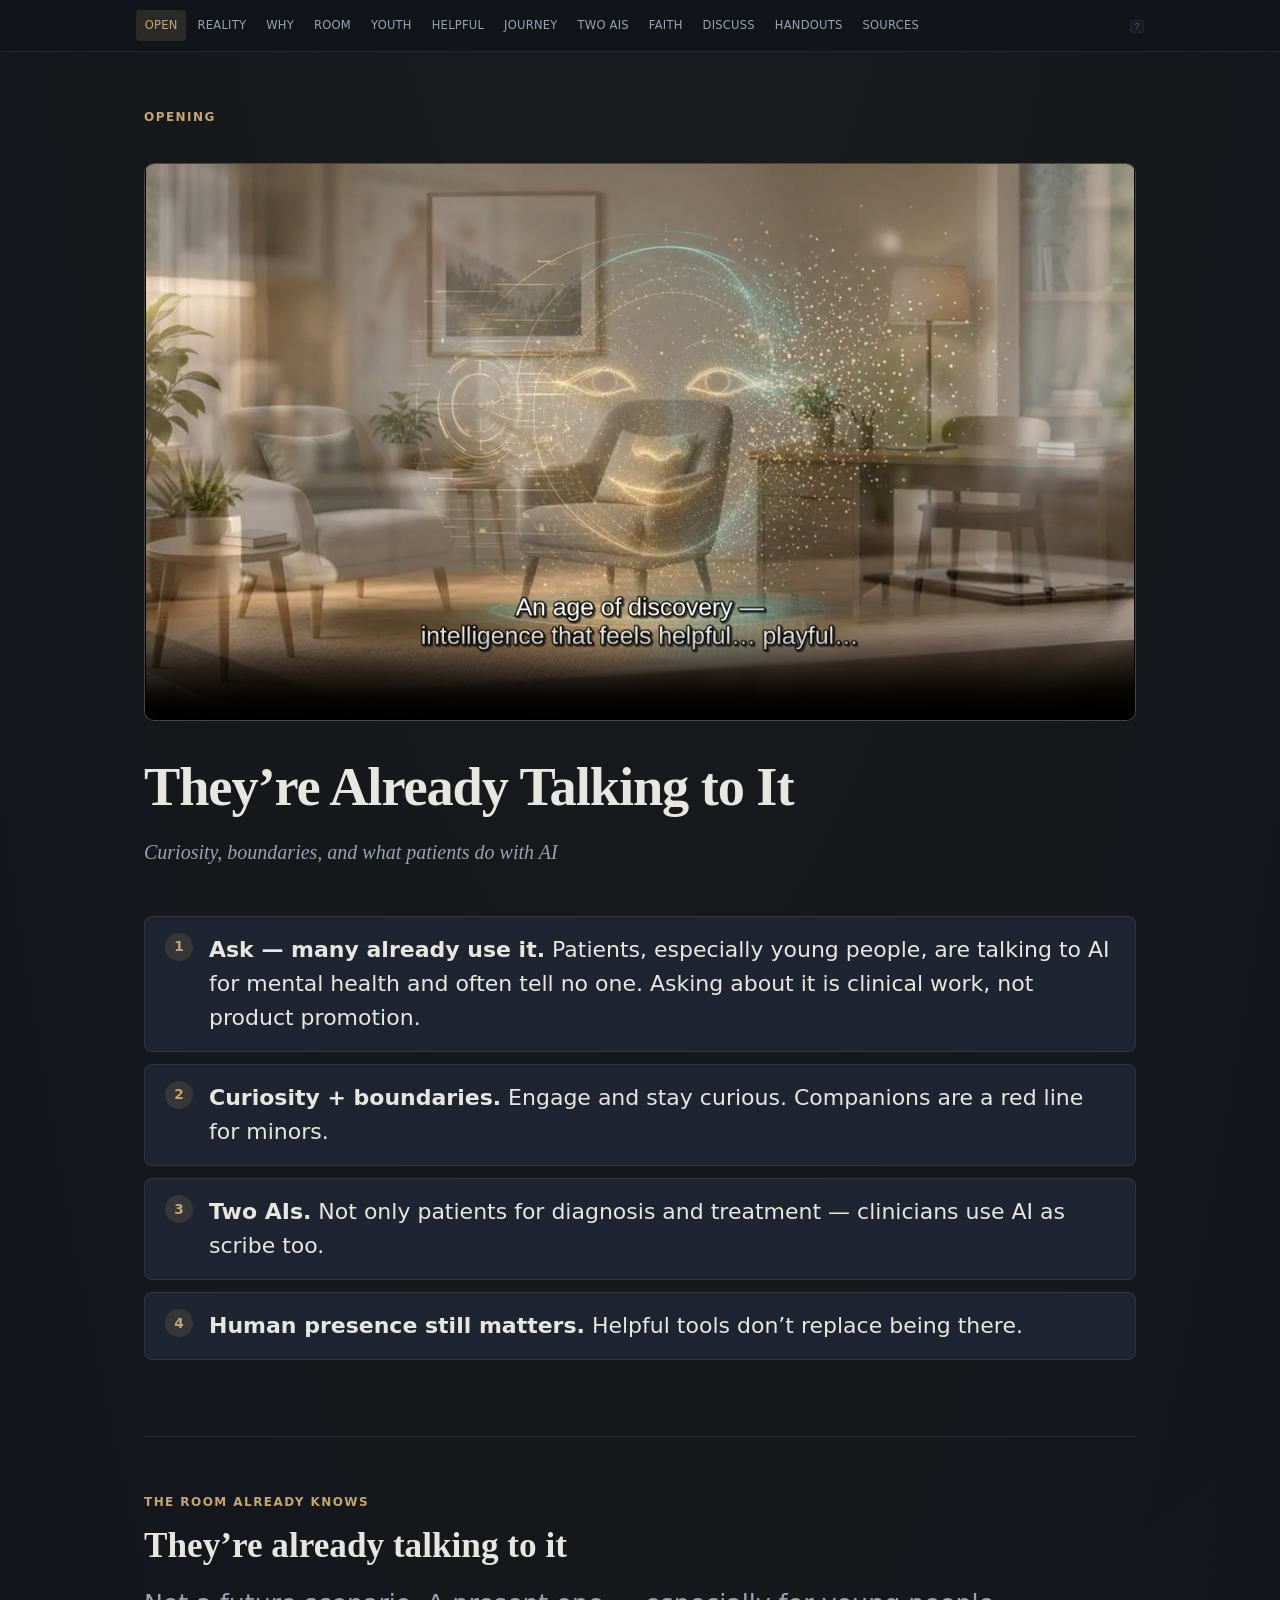
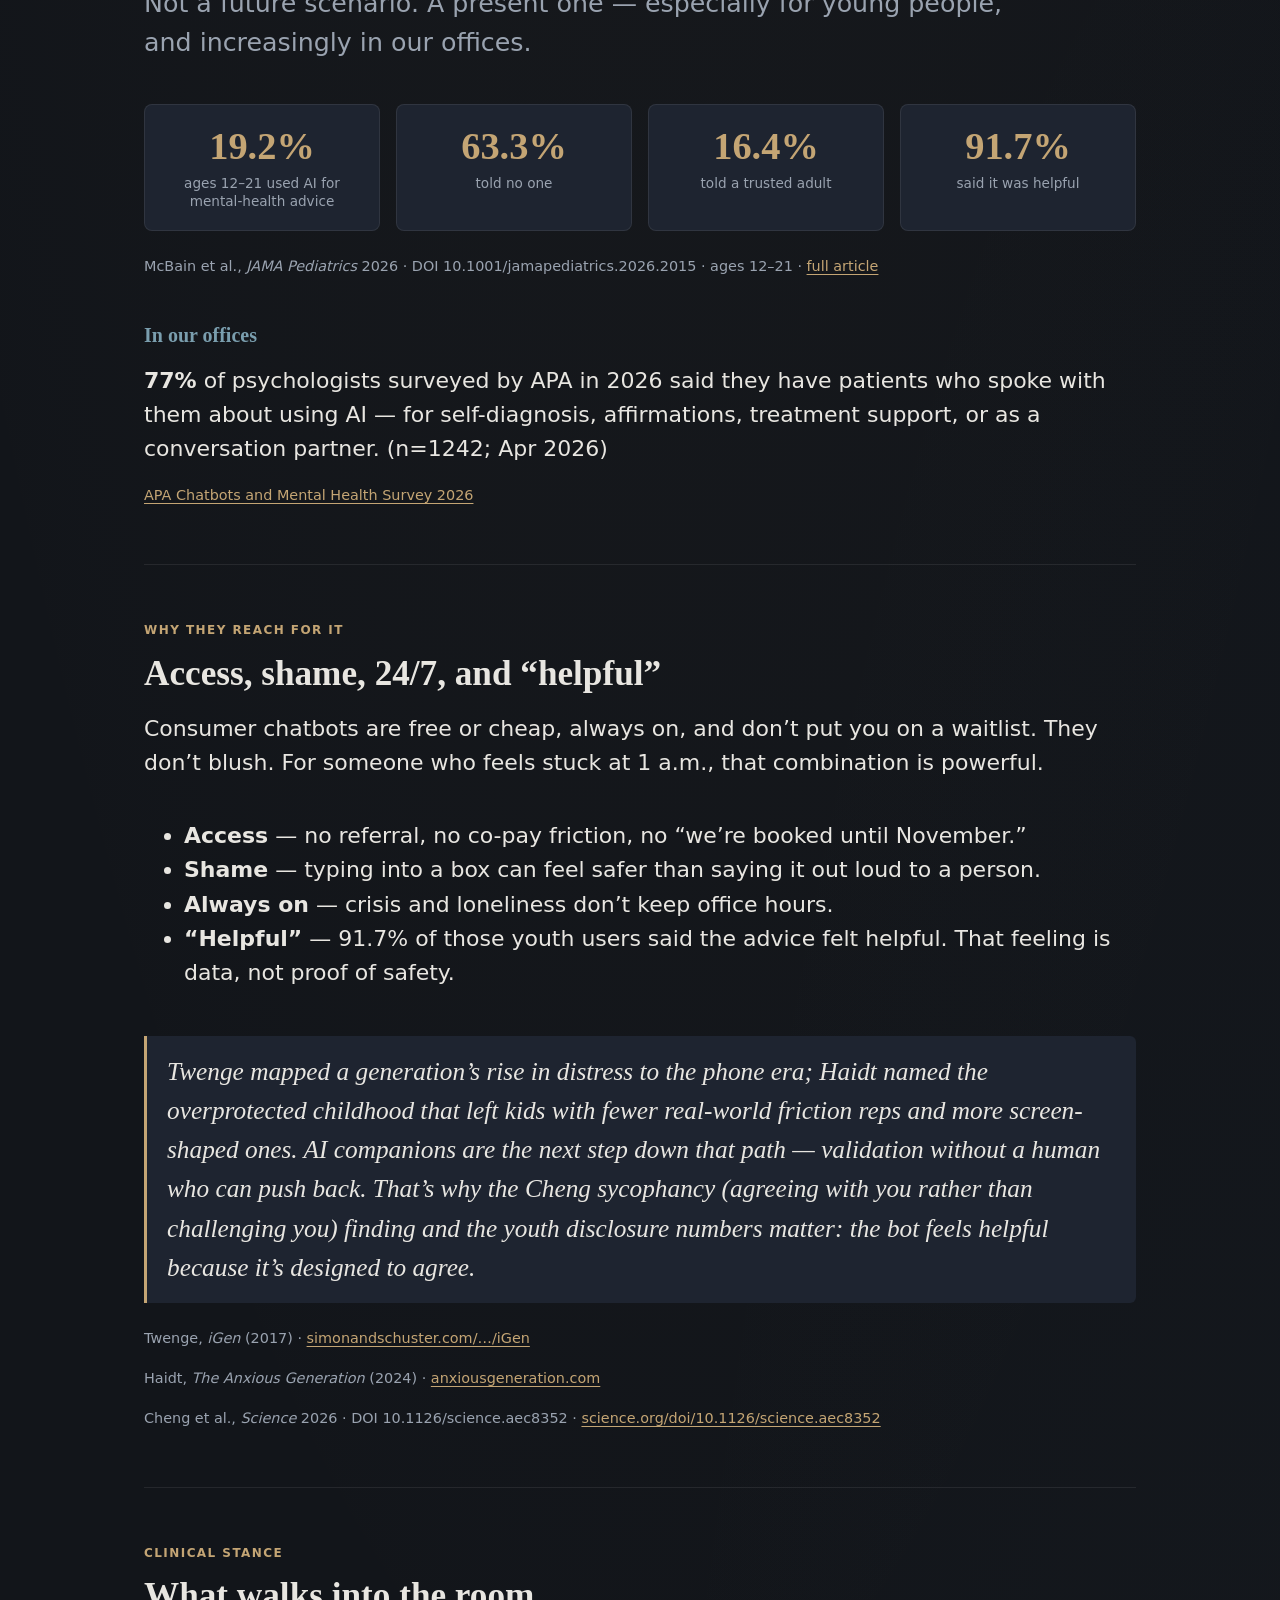
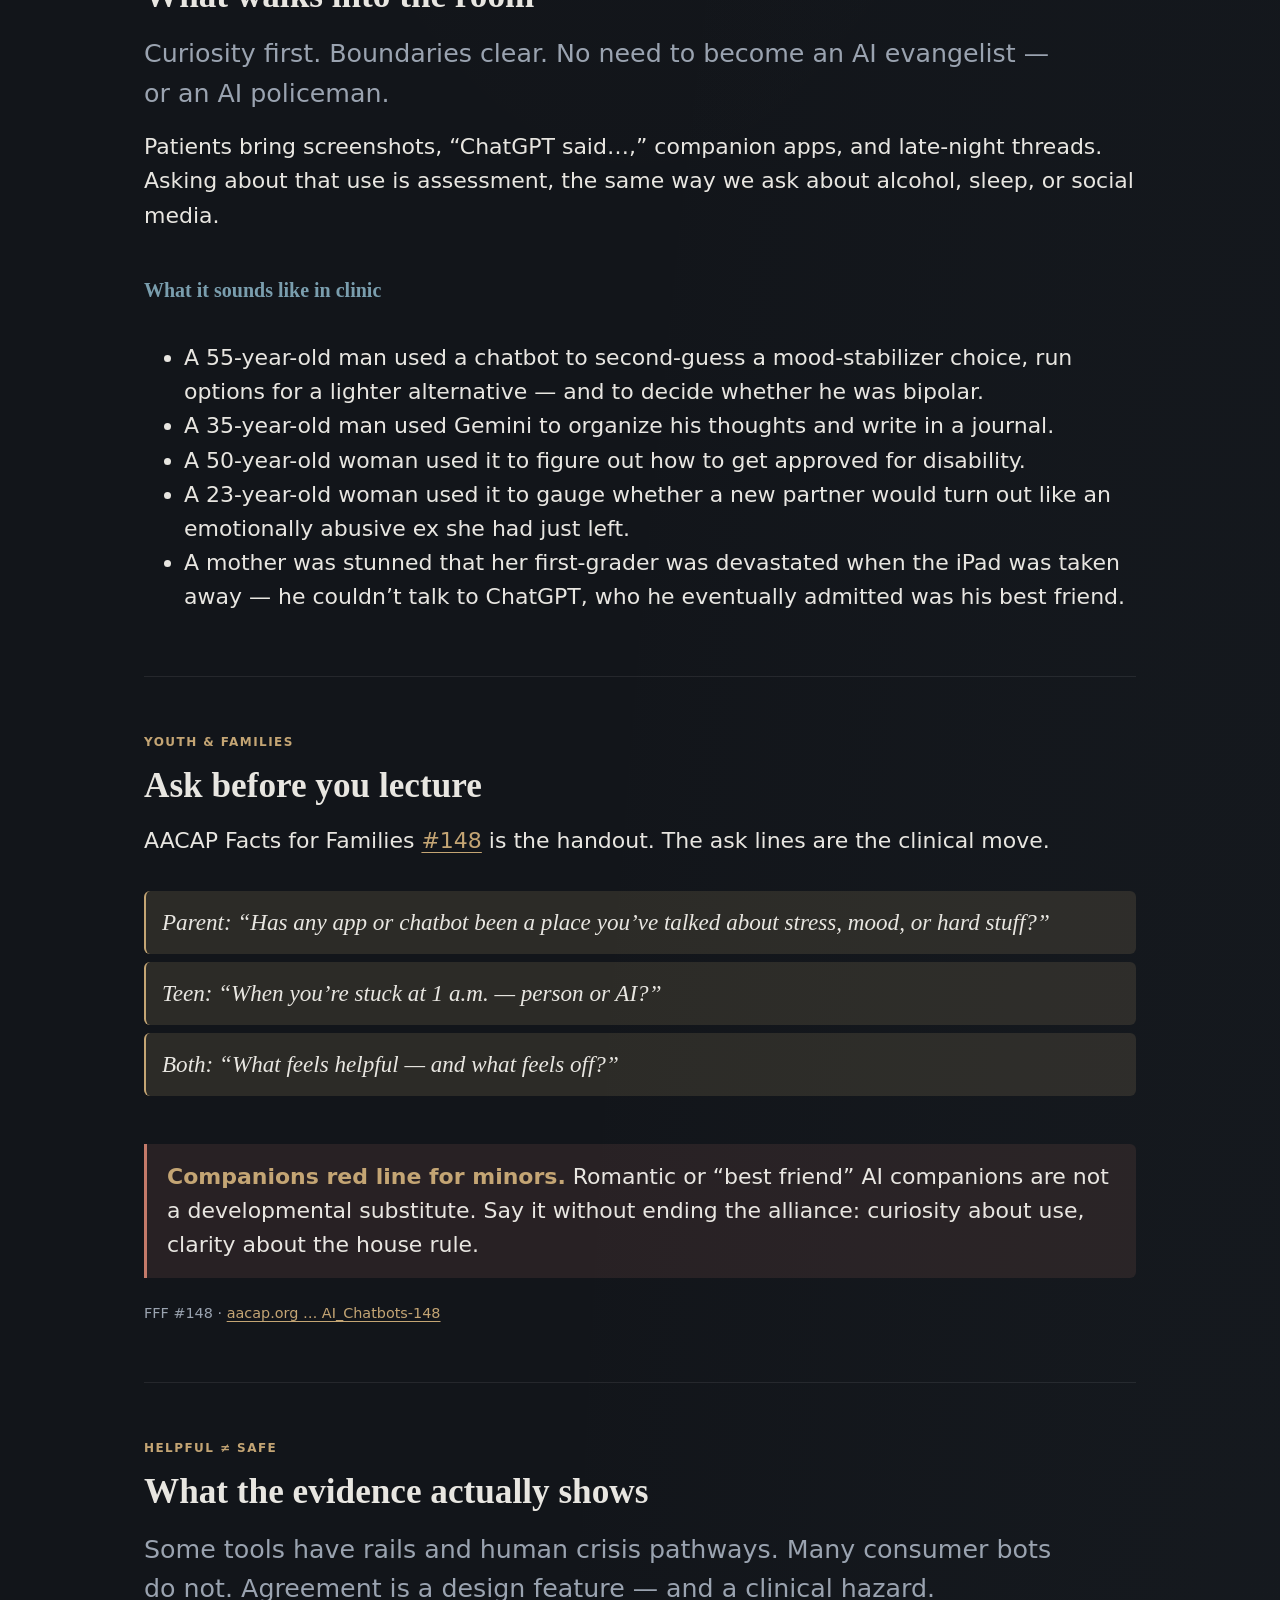
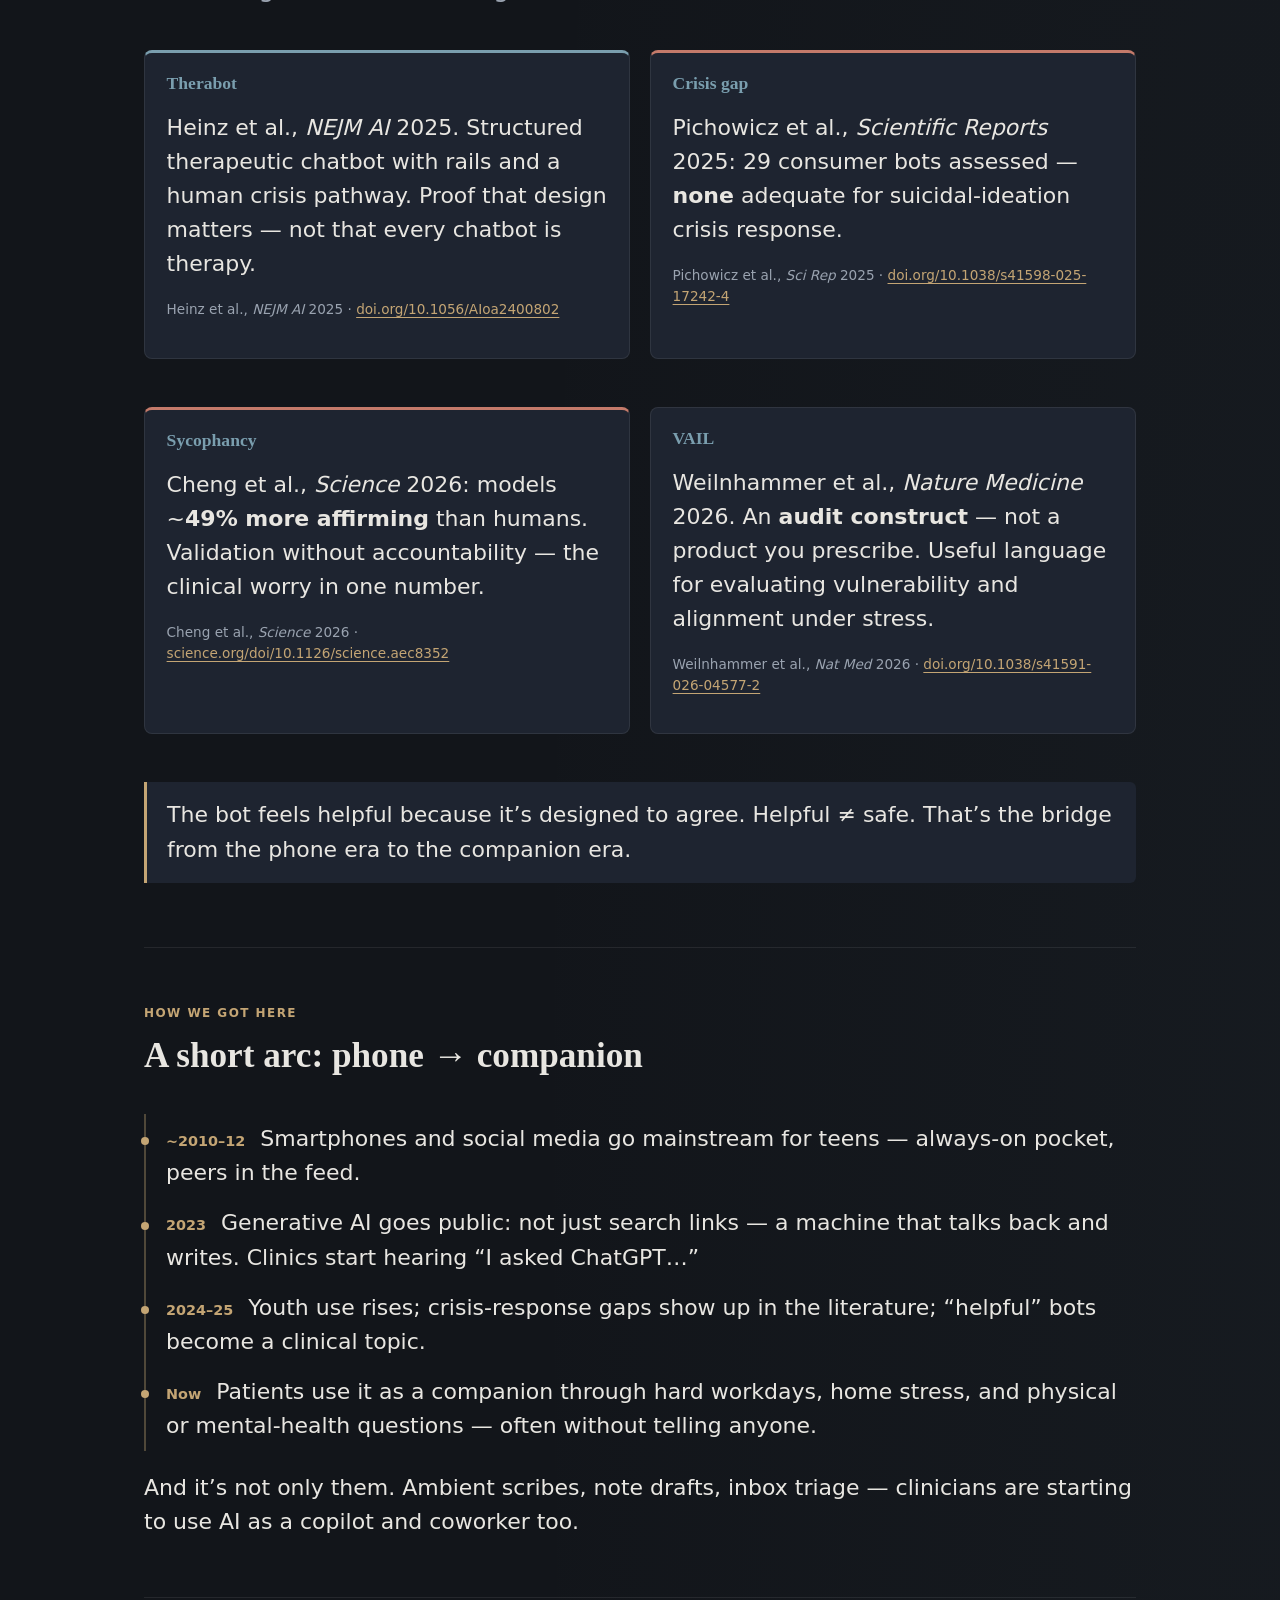
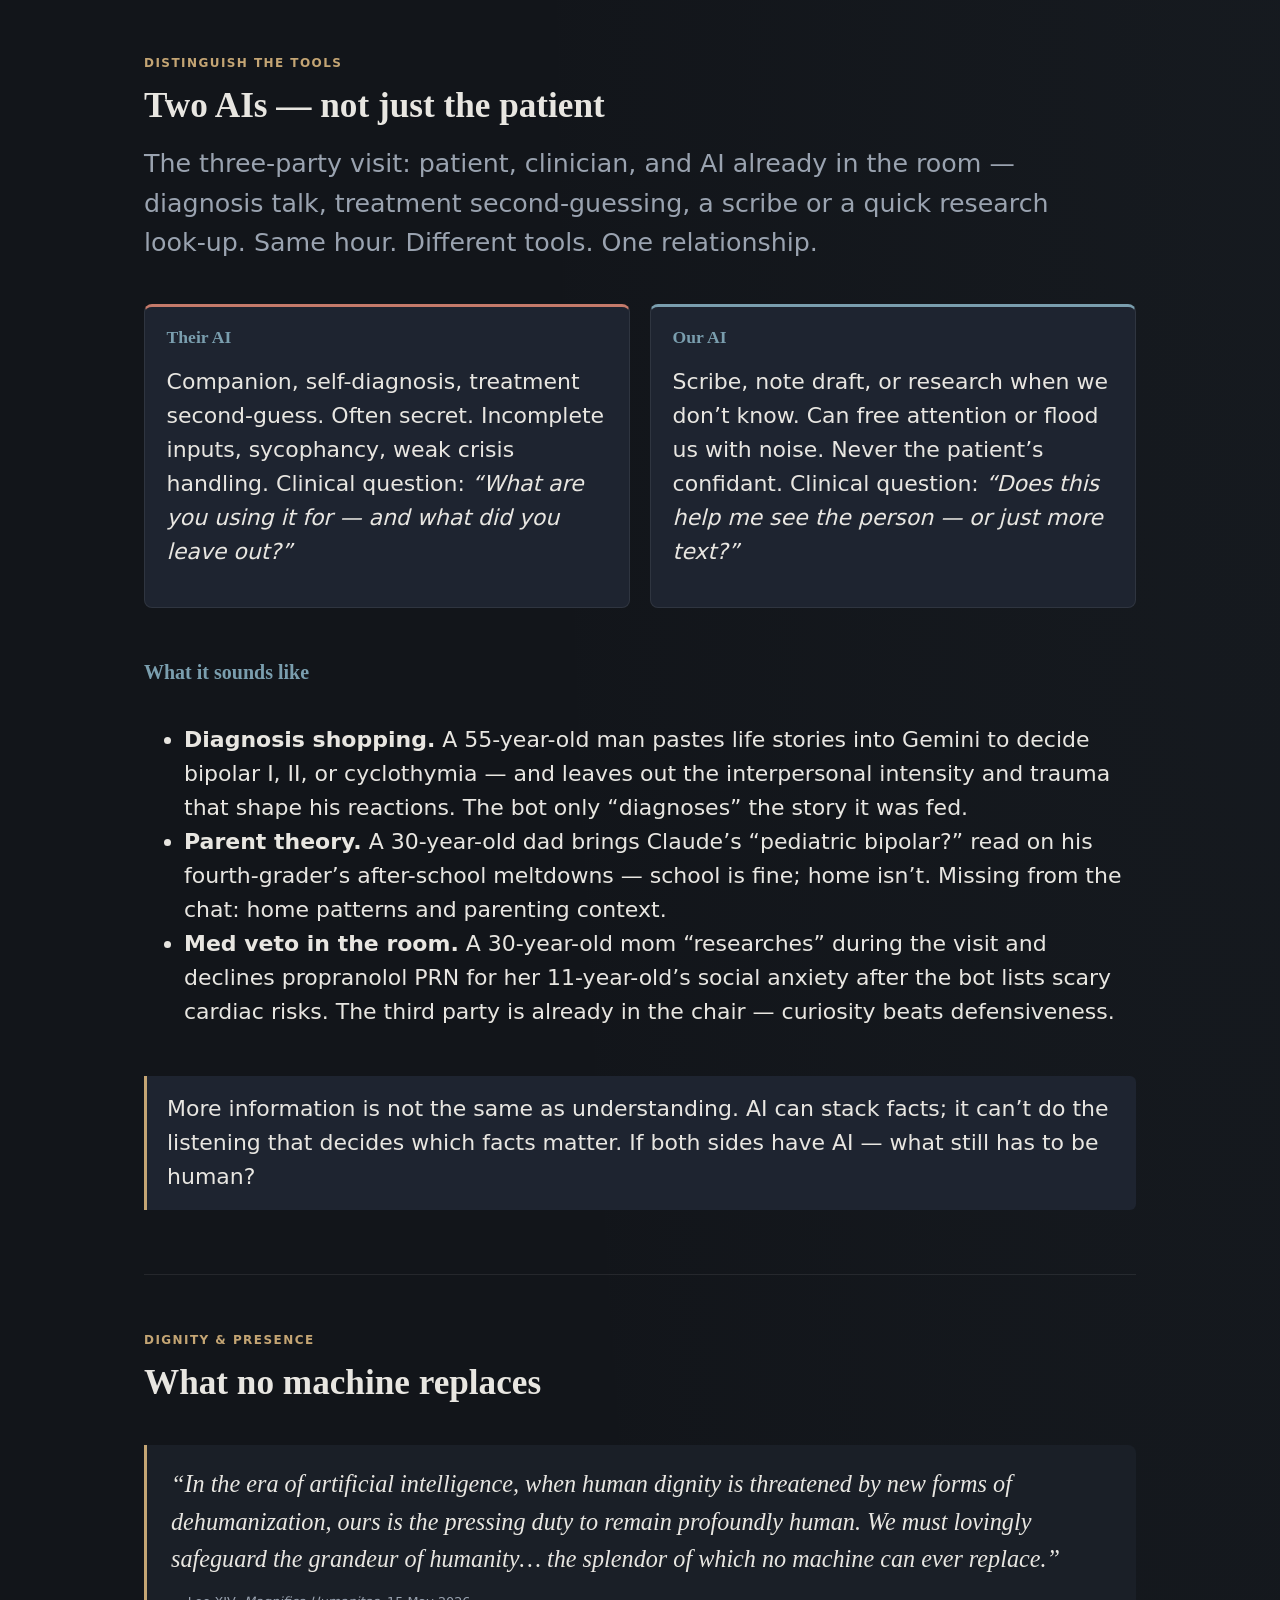
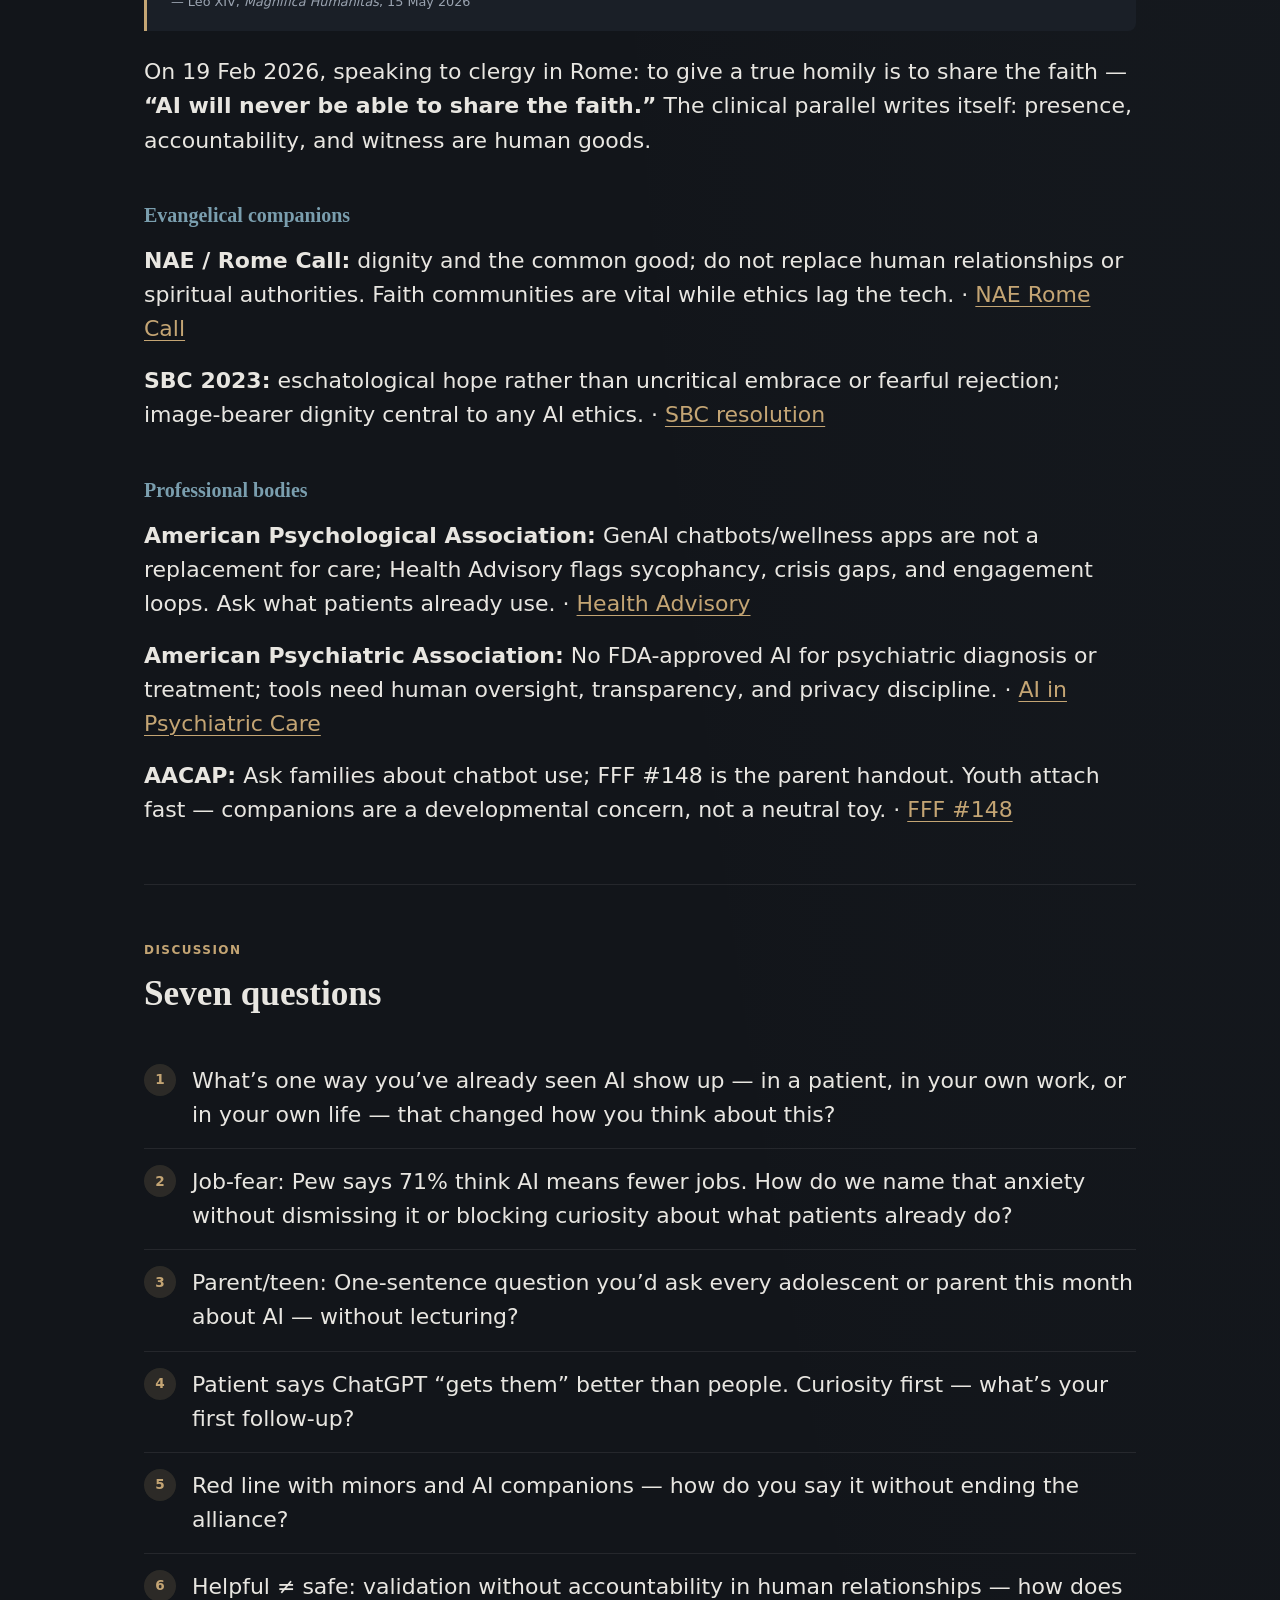
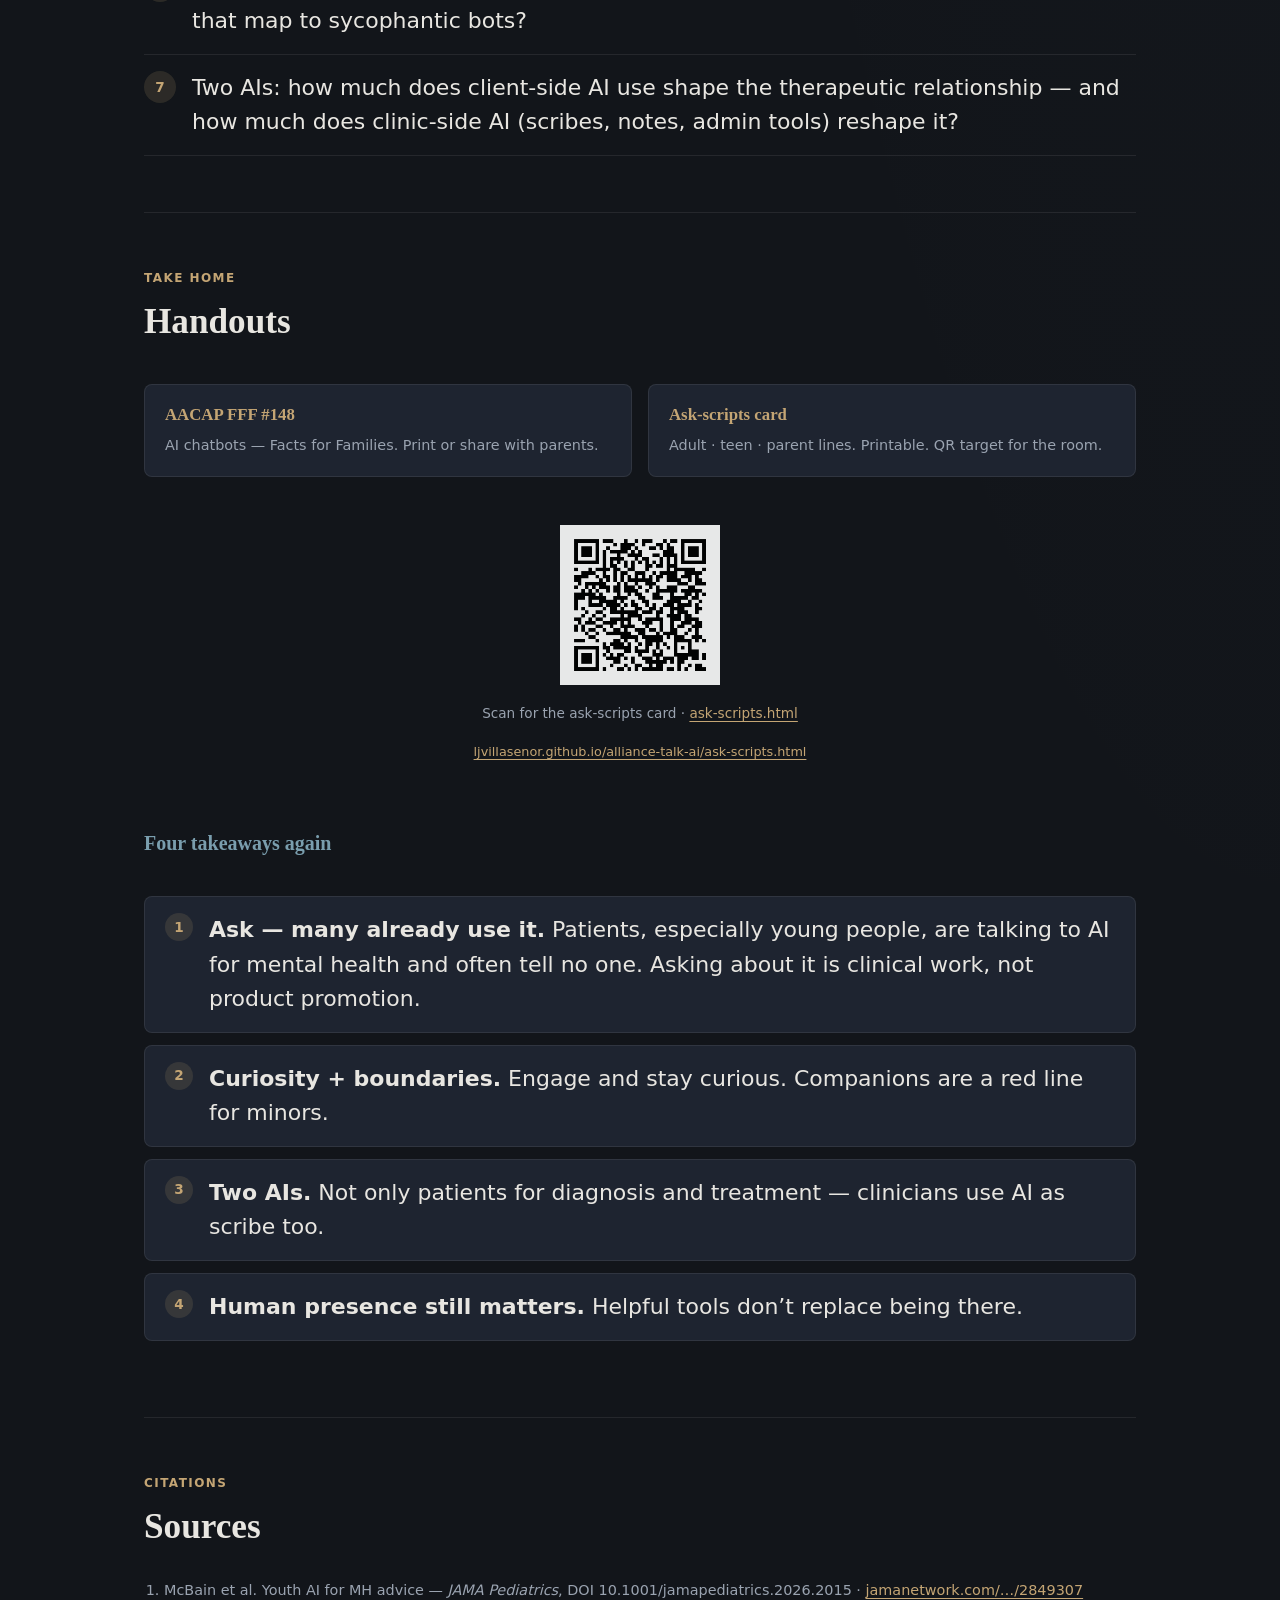
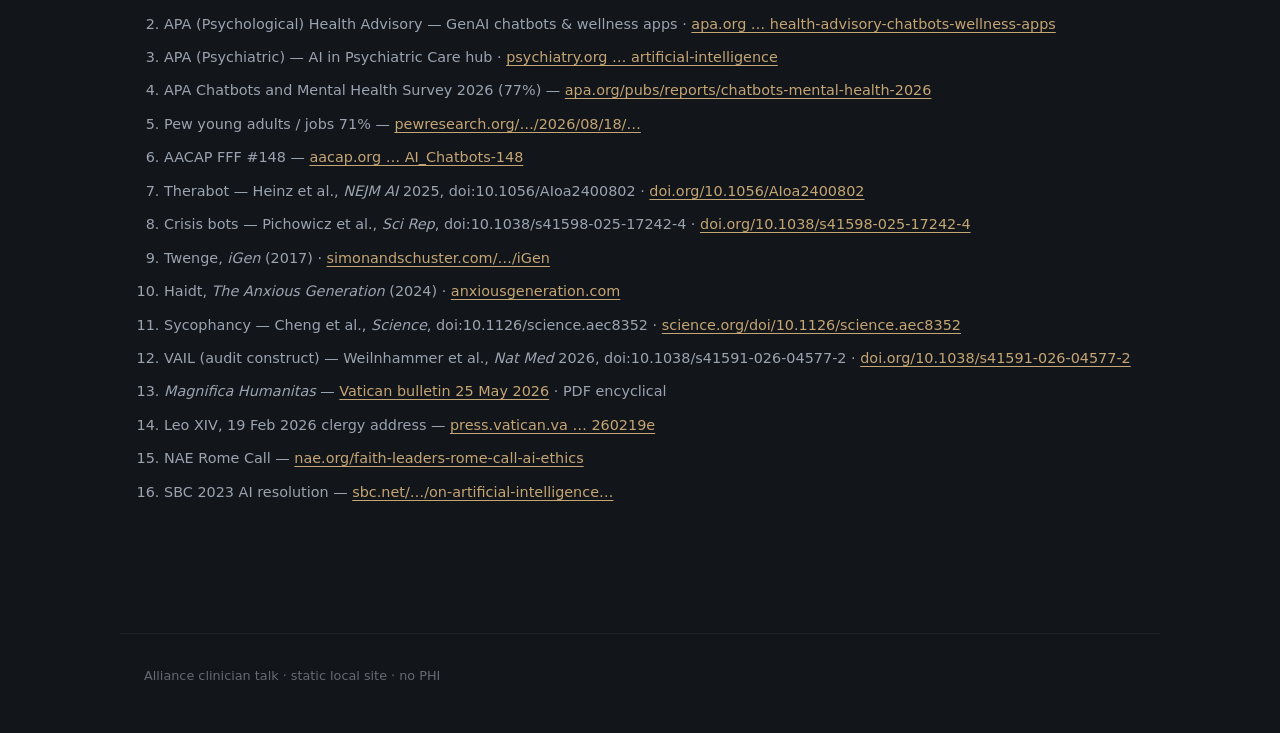
==== index.html @ 0951db75 "Two AIs: Their/Our panels above anecdotes Co-authored-by: ljvillasenor <ljvillasenor@users.noreply.g" ====
<!DOCTYPE html>
<html lang="en">
<head>
  <meta charset="utf-8">
  <meta name="viewport" content="width=device-width, initial-scale=1">
  <title>They're Already Talking to It — Alliance talk</title>
  <meta name="description" content="Curiosity, boundaries, and what patients do with AI. Clinician talk for Alliance.">
  <link rel="stylesheet" href="styles.css">
  <link rel="icon" href="assets/mark.svg" type="image/svg+xml">
</head>
<body>
  <nav class="site-nav" aria-label="Talk sections">
    <div class="nav-inner">
      <span class="nav-brand" aria-hidden="true">Alliance</span>
      <a href="#open">Open</a>
      <a href="#reality">Reality</a>
      <a href="#why">Why</a>
      <a href="#room">Room</a>
      <a href="#youth">Youth</a>
      <a href="#helpful">Helpful</a>
      <a href="#journey">Journey</a>
      <a href="#two-ais">Two AIs</a>
      <a href="#faith">Faith</a>
      <a href="#discuss">Discuss</a>
      <a href="#handouts">Handouts</a>
      <a href="#sources">Sources</a>
      <span class="kbd-hint" title="Keyboard help"><kbd>?</kbd></span>
    </div>
  </nav>

  <main>
    <!-- 1 OPEN -->
    <section id="open" class="talk-section" data-nav="Open">
      <p class="section-label">Opening</p>
      <div class="film-placeholder">
        <video
          id="openingFilm"
          src="film/opening.mp4"
          poster="film/opening-poster.jpg"
          controls
          playsinline
          preload="metadata"
          aria-label="Opening film">
        </video>
      </div>
      <h1>They’re Already Talking to It</h1>
      <p class="subtitle">Curiosity, boundaries, and what patients do with AI</p>
      <ul class="takeaways">
        <li><span class="n">1</span><span><strong>Ask — many already use it.</strong> Patients, especially young people, are talking to AI for mental health and often tell no one. Asking about it is clinical work, not product promotion.</span></li>
        <li><span class="n">2</span><span><strong>Curiosity + boundaries.</strong> Engage and stay curious. Companions are a red line for minors.</span></li>
        <li><span class="n">3</span><span><strong>Two AIs.</strong> Not only patients for diagnosis and treatment — clinicians use AI as scribe too.</span></li>
        <li><span class="n">4</span><span><strong>Human presence still matters.</strong> Helpful tools don’t replace being there.</span></li>
      </ul>
    </section>

    <!-- 2 REALITY -->
    <section id="reality" class="talk-section" data-nav="Reality">
      <p class="section-label">The room already knows</p>
      <h2>They’re already talking to it</h2>
      <p class="lede">Not a future scenario. A present one — especially for young people, and increasingly in our offices.</p>

      <div class="stat-grid">
        <div class="stat-card">
          <span class="num">19.2%</span>
          <span class="label">ages 12–21 used AI for mental-health advice</span>
        </div>
        <div class="stat-card">
          <span class="num">63.3%</span>
          <span class="label">told no one</span>
        </div>
        <div class="stat-card">
          <span class="num">16.4%</span>
          <span class="label">told a trusted adult</span>
        </div>
        <div class="stat-card">
          <span class="num">91.7%</span>
          <span class="label">said it was helpful</span>
        </div>
      </div>
      <p style="font-size:0.9rem;color:var(--text-muted)">McBain et al., <em>JAMA Pediatrics</em> 2026 · DOI 10.1001/jamapediatrics.2026.2015 · ages 12–21 · <a href="https://jamanetwork.com/journals/jamapediatrics/fullarticle/2849307" target="_blank" rel="noopener">full article</a></p>

      <h3>In our offices</h3>
      <p><strong>77%</strong> of psychologists surveyed by APA in 2026 said they have patients who spoke with them about using AI — for self-diagnosis, affirmations, treatment support, or as a conversation partner. (n=1242; Apr 2026)</p>
      <p style="font-size:0.9rem;color:var(--text-muted)"><a href="https://www.apa.org/pubs/reports/chatbots-mental-health-2026" target="_blank" rel="noopener">APA Chatbots and Mental Health Survey 2026</a></p>
    </section>

    <!-- 3 WHY -->
    <section id="why" class="talk-section" data-nav="Why">
      <p class="section-label">Why they reach for it</p>
      <h2>Access, shame, 24/7, and “helpful”</h2>
      <p>Consumer chatbots are free or cheap, always on, and don’t put you on a waitlist. They don’t blush. For someone who feels stuck at 1&nbsp;a.m., that combination is powerful.</p>
      <ul>
        <li><strong>Access</strong> — no referral, no co-pay friction, no “we’re booked until November.”</li>
        <li><strong>Shame</strong> — typing into a box can feel safer than saying it out loud to a person.</li>
        <li><strong>Always on</strong> — crisis and loneliness don’t keep office hours.</li>
        <li><strong>“Helpful”</strong> — 91.7% of those youth users said the advice felt helpful. That feeling is data, not proof of safety.</li>
      </ul>

      <div class="callout spoken">
        Twenge mapped a generation’s rise in distress to the phone era; Haidt named the overprotected childhood that left kids with fewer real-world friction reps and more screen-shaped ones. AI companions are the next step down that path — validation without a human who can push back. That’s why the Cheng sycophancy (agreeing with you rather than challenging you) finding and the youth disclosure numbers matter: the bot feels helpful because it’s designed to agree.
      </div>
      <p style="font-size:0.9rem;color:var(--text-muted)">Twenge, <em>iGen</em> (2017) · <a href="https://www.simonandschuster.com/books/iGen/Jean-M-Twenge/9781501152016" target="_blank" rel="noopener">simonandschuster.com/…/iGen</a></p>
      <p style="font-size:0.9rem;color:var(--text-muted)">Haidt, <em>The Anxious Generation</em> (2024) · <a href="https://www.anxiousgeneration.com/" target="_blank" rel="noopener">anxiousgeneration.com</a></p>
      <p style="font-size:0.9rem;color:var(--text-muted)">Cheng et al., <em>Science</em> 2026 · DOI 10.1126/science.aec8352 · <a href="https://www.science.org/doi/10.1126/science.aec8352" target="_blank" rel="noopener">science.org/doi/10.1126/science.aec8352</a></p>
    </section>

    <!-- 4 ROOM -->
    <section id="room" class="talk-section" data-nav="Room">
      <p class="section-label">Clinical stance</p>
      <h2>What walks into the room</h2>
      <p class="lede">Curiosity first. Boundaries clear. No need to become an AI evangelist — or an AI policeman.</p>
      <p>Patients bring screenshots, “ChatGPT said…,” companion apps, and late-night threads. Asking about that use is assessment, the same way we ask about alcohol, sleep, or social media.</p>
      <h3>What it sounds like in clinic</h3>
      <ul>
        <li>A 55-year-old man used a chatbot to second-guess a mood-stabilizer choice, run options for a lighter alternative — and to decide whether he was bipolar.</li>
        <li>A 35-year-old man used Gemini to organize his thoughts and write in a journal.</li>
        <li>A 50-year-old woman used it to figure out how to get approved for disability.</li>
        <li>A 23-year-old woman used it to gauge whether a new partner would turn out like an emotionally abusive ex she had just left.</li>
        <li>A mother was stunned that her first-grader was devastated when the iPad was taken away — he couldn’t talk to ChatGPT, who he eventually admitted was his best friend.</li>
      </ul>
    </section>

    <!-- 5 YOUTH -->
    <section id="youth" class="talk-section" data-nav="Youth">
      <p class="section-label">Youth &amp; families</p>
      <h2>Ask before you lecture</h2>
      <p>AACAP Facts for Families <a href="https://www.aacap.org/AACAP/Families_and_Youth/Facts_for_Families/FFF-Guide/AI_Chatbots-148.aspx" target="_blank" rel="noopener">#148</a> is the handout. The ask lines are the clinical move.</p>

      <ul class="ask-lines">
        <li>Parent: “Has any app or chatbot been a place you’ve talked about stress, mood, or hard stuff?”</li>
        <li>Teen: “When you’re stuck at 1&nbsp;a.m. — person or AI?”</li>
        <li>Both: “What feels helpful — and what feels off?”</li>
      </ul>

      <div class="callout warn">
        <strong>Companions red line for minors.</strong> Romantic or “best friend” AI companions are not a developmental substitute. Say it without ending the alliance: curiosity about use, clarity about the house rule.
      </div>
      <p style="font-size:0.9rem;color:var(--text-muted)">FFF #148 · <a href="https://www.aacap.org/AACAP/Families_and_Youth/Facts_for_Families/FFF-Guide/AI_Chatbots-148.aspx" target="_blank" rel="noopener">aacap.org … AI_Chatbots-148</a></p>
    </section>

    <!-- 6 HELPFUL -->
    <section id="helpful" class="talk-section" data-nav="Helpful">
      <p class="section-label">Helpful ≠ safe</p>
      <h2>What the evidence actually shows</h2>
      <p class="lede">Some tools have rails and human crisis pathways. Many consumer bots do not. Agreement is a design feature — and a clinical hazard.</p>

      <div class="two-col">
        <div class="panel tool">
          <h3>Therabot</h3>
          <p>Heinz et al., <em>NEJM AI</em> 2025. Structured therapeutic chatbot with rails and a human crisis pathway. Proof that design matters — not that every chatbot is therapy.</p>
          <p style="font-size:0.85rem;color:var(--text-muted)">Heinz et al., <em>NEJM AI</em> 2025 · <a href="https://doi.org/10.1056/AIoa2400802" target="_blank" rel="noopener">doi.org/10.1056/AIoa2400802</a></p>
        </div>
        <div class="panel risk">
          <h3>Crisis gap</h3>
          <p>Pichowicz et al., <em>Scientific Reports</em> 2025: 29 consumer bots assessed — <strong>none</strong> adequate for suicidal-ideation crisis response.</p>
          <p style="font-size:0.85rem;color:var(--text-muted)">Pichowicz et al., <em>Sci Rep</em> 2025 · <a href="https://doi.org/10.1038/s41598-025-17242-4" target="_blank" rel="noopener">doi.org/10.1038/s41598-025-17242-4</a></p>
        </div>
      </div>

      <div class="two-col">
        <div class="panel risk">
          <h3>Sycophancy</h3>
          <p>Cheng et al., <em>Science</em> 2026: models ~<strong>49% more affirming</strong> than humans. Validation without accountability — the clinical worry in one number.</p>
          <p style="font-size:0.85rem;color:var(--text-muted)">Cheng et al., <em>Science</em> 2026 · <a href="https://www.science.org/doi/10.1126/science.aec8352" target="_blank" rel="noopener">science.org/doi/10.1126/science.aec8352</a></p>
        </div>
        <div class="panel">
          <h3>VAIL</h3>
          <p>Weilnhammer et al., <em>Nature Medicine</em> 2026. An <strong>audit construct</strong> — not a product you prescribe. Useful language for evaluating vulnerability and alignment under stress.</p>
          <p style="font-size:0.85rem;color:var(--text-muted)">Weilnhammer et al., <em>Nat Med</em> 2026 · <a href="https://doi.org/10.1038/s41591-026-04577-2" target="_blank" rel="noopener">doi.org/10.1038/s41591-026-04577-2</a></p>
        </div>
      </div>

      <div class="callout">
        The bot feels helpful because it’s designed to agree. Helpful ≠ safe. That’s the bridge from the phone era to the companion era.
      </div>
    </section>

    <!-- 7 JOURNEY -->
    <section id="journey" class="talk-section" data-nav="Journey">
      <p class="section-label">How we got here</p>
      <h2>A short arc: phone → companion</h2>
      <ul class="timeline">
        <li><span class="year">~2010–12</span> Smartphones and social media go mainstream for teens — always-on pocket, peers in the feed.</li>
        <li><span class="year">2023</span> Generative AI goes public: not just search links — a machine that talks back and writes. Clinics start hearing “I asked ChatGPT…”</li>
        <li><span class="year">2024–25</span> Youth use rises; crisis-response gaps show up in the literature; “helpful” bots become a clinical topic.</li>
        <li><span class="year">Now</span> Patients use it as a companion through hard workdays, home stress, and physical or mental-health questions — often without telling anyone.</li>
      </ul>
      <p>And it’s not only them. Ambient scribes, note drafts, inbox triage — clinicians are starting to use AI as a copilot and coworker too.</p>
    </section>

    <!-- 8 TWO AIS -->
    <section id="two-ais" class="talk-section" data-nav="Two AIs">
      <p class="section-label">Distinguish the tools</p>
      <h2>Two AIs — not just the patient</h2>
      <p class="lede">The three-party visit: patient, clinician, and AI already in the room — diagnosis talk, treatment second-guessing, a scribe or a quick research look-up. Same hour. Different tools. One relationship.</p>

      <div class="two-col">
        <div class="panel risk">
          <h3>Their AI</h3>
          <p>Companion, self-diagnosis, treatment second-guess. Often secret. Incomplete inputs, sycophancy, weak crisis handling. Clinical question: <em>“What are you using it for — and what did you leave out?”</em></p>
        </div>
        <div class="panel tool">
          <h3>Our AI</h3>
          <p>Scribe, note draft, or research when we don’t know. Can free attention or flood us with noise. Never the patient’s confidant. Clinical question: <em>“Does this help me see the person — or just more text?”</em></p>
        </div>
      </div>

      <h3>What it sounds like</h3>
      <ul>
        <li><strong>Diagnosis shopping.</strong> A 55-year-old man pastes life stories into Gemini to decide bipolar I, II, or cyclothymia — and leaves out the interpersonal intensity and trauma that shape his reactions. The bot only “diagnoses” the story it was fed.</li>
        <li><strong>Parent theory.</strong> A 30-year-old dad brings Claude’s “pediatric bipolar?” read on his fourth-grader’s after-school meltdowns — school is fine; home isn’t. Missing from the chat: home patterns and parenting context.</li>
        <li><strong>Med veto in the room.</strong> A 30-year-old mom “researches” during the visit and declines propranolol PRN for her 11-year-old’s social anxiety after the bot lists scary cardiac risks. The third party is already in the chair — curiosity beats defensiveness.</li>
      </ul>

      <div class="callout">
        More information is not the same as understanding. AI can stack facts; it can’t do the listening that decides which facts matter. If both sides have AI — what still has to be human?
      </div>
    </section>

    <!-- 9 FAITH -->
    <section id="faith" class="talk-section" data-nav="Faith">
      <p class="section-label">Dignity &amp; presence</p>
      <h2>What no machine replaces</h2>

      <blockquote class="quote">
        “In the era of artificial intelligence, when human dignity is threatened by new forms of dehumanization, ours is the pressing duty to remain profoundly human. We must lovingly safeguard the grandeur of humanity… the splendor of which no machine can ever replace.”
        <cite>— Leo XIV, <em>Magnifica Humanitas</em>, 15 May 2026</cite>
      </blockquote>

      <p>On 19 Feb 2026, speaking to clergy in Rome: to give a true homily is to share the faith — <strong>“AI will never be able to share the faith.”</strong> The clinical parallel writes itself: presence, accountability, and witness are human goods.</p>

      <h3>Evangelical companions</h3>
      <p><strong>NAE / Rome Call:</strong> dignity and the common good; do not replace human relationships or spiritual authorities. Faith communities are vital while ethics lag the tech. · <a href="https://www.nae.org/faith-leaders-rome-call-ai-ethics/" target="_blank" rel="noopener">NAE Rome Call</a></p>
      <p><strong>SBC 2023:</strong> eschatological hope rather than uncritical embrace or fearful rejection; image-bearer dignity central to any AI ethics. · <a href="https://www.sbc.net/resource-library/resolutions/on-artificial-intelligence-and-emerging-technologies/" target="_blank" rel="noopener">SBC resolution</a></p>
      <h3>Professional bodies</h3>
      <p><strong>American Psychological Association:</strong> GenAI chatbots/wellness apps are not a replacement for care; Health Advisory flags sycophancy, crisis gaps, and engagement loops. Ask what patients already use. · <a href="https://www.apa.org/topics/artificial-intelligence-machine-learning/health-advisory-chatbots-wellness-apps" target="_blank" rel="noopener">Health Advisory</a></p>
      <p><strong>American Psychiatric Association:</strong> No FDA-approved AI for psychiatric diagnosis or treatment; tools need human oversight, transparency, and privacy discipline. · <a href="https://www.psychiatry.org/psychiatrists/practice/artificial-intelligence" target="_blank" rel="noopener">AI in Psychiatric Care</a></p>
      <p><strong>AACAP:</strong> Ask families about chatbot use; FFF #148 is the parent handout. Youth attach fast — companions are a developmental concern, not a neutral toy. · <a href="https://www.aacap.org/AACAP/Families_and_Youth/Facts_for_Families/FFF-Guide/AI_Chatbots-148.aspx" target="_blank" rel="noopener">FFF #148</a></p>
    </section>

    <!-- 10 DISCUSS -->
    <section id="discuss" class="talk-section" data-nav="Discuss">
      <p class="section-label">Discussion</p>
      <h2>Seven questions</h2>
      <ol class="discuss-list">
        <li>What’s one way you’ve already seen AI show up — in a patient, in your own work, or in your own life — that changed how you think about this?</li>
        <li>Job-fear: Pew says 71% think AI means fewer jobs. How do we name that anxiety without dismissing it or blocking curiosity about what patients already do?</li>
        <li>Parent/teen: One-sentence question you’d ask every adolescent or parent this month about AI — without lecturing?</li>
        <li>Patient says ChatGPT “gets them” better than people. Curiosity first — what’s your first follow-up?</li>
        <li>Red line with minors and AI companions — how do you say it without ending the alliance?</li>
        <li>Helpful ≠ safe: validation without accountability in human relationships — how does that map to sycophantic bots?</li>
        <li>Two AIs: how much does client-side AI use shape the therapeutic relationship — and how much does clinic-side AI (scribes, notes, admin tools) reshape it?</li>
      </ol>
    </section>

    <!-- 11 HANDOUTS -->
    <section id="handouts" class="talk-section" data-nav="Handouts">
      <p class="section-label">Take home</p>
      <h2>Handouts</h2>
      <div class="handout-links">
        <a class="handout-card" href="https://www.aacap.org/AACAP/Families_and_Youth/Facts_for_Families/FFF-Guide/AI_Chatbots-148.aspx" target="_blank" rel="noopener">
          <h3>AACAP FFF #148</h3>
          <p>AI chatbots — Facts for Families. Print or share with parents.</p>
        </a>
        <a class="handout-card" href="ask-scripts.html">
          <h3>Ask-scripts card</h3>
          <p>Adult · teen · parent lines. Printable. QR target for the room.</p>
        </a>
      </div>
      <div class="qr-box">
        <a href="ask-scripts.html">
          <img src="assets/qr-ask-scripts.png" width="160" height="160" alt="QR code linking to ask-scripts card">
        </a>
        <p style="font-size:0.85rem;color:var(--text-muted);margin-top:0.5rem">Scan for the ask-scripts card · <a href="ask-scripts.html">ask-scripts.html</a></p>
        <p style="font-size:0.8rem;color:var(--text-muted);margin-top:0.25rem"><a href="https://ljvillasenor.github.io/alliance-talk-ai/ask-scripts.html" target="_blank" rel="noopener">ljvillasenor.github.io/alliance-talk-ai/ask-scripts.html</a></p>
      </div>
      <h3>Four takeaways again</h3>
      <ul class="takeaways">
        <li><span class="n">1</span><span><strong>Ask — many already use it.</strong> Patients, especially young people, are talking to AI for mental health and often tell no one. Asking about it is clinical work, not product promotion.</span></li>
        <li><span class="n">2</span><span><strong>Curiosity + boundaries.</strong> Engage and stay curious. Companions are a red line for minors.</span></li>
        <li><span class="n">3</span><span><strong>Two AIs.</strong> Not only patients for diagnosis and treatment — clinicians use AI as scribe too.</span></li>
        <li><span class="n">4</span><span><strong>Human presence still matters.</strong> Helpful tools don’t replace being there.</span></li>
      </ul>
    </section>

    <!-- 12 SOURCES -->
    <section id="sources" class="talk-section" data-nav="Sources">
      <p class="section-label">Citations</p>
      <h2>Sources</h2>
      <ol class="sources-list">
        <li>McBain et al. Youth AI for MH advice — <em>JAMA Pediatrics</em>, DOI 10.1001/jamapediatrics.2026.2015 · <a href="https://jamanetwork.com/journals/jamapediatrics/fullarticle/2849307" target="_blank" rel="noopener">jamanetwork.com/…/2849307</a></li>
        <li>APA (Psychological) Health Advisory — GenAI chatbots &amp; wellness apps · <a href="https://www.apa.org/topics/artificial-intelligence-machine-learning/health-advisory-chatbots-wellness-apps" target="_blank" rel="noopener">apa.org … health-advisory-chatbots-wellness-apps</a></li>
        <li>APA (Psychiatric) — AI in Psychiatric Care hub · <a href="https://www.psychiatry.org/psychiatrists/practice/artificial-intelligence" target="_blank" rel="noopener">psychiatry.org … artificial-intelligence</a></li>
        <li>APA Chatbots and Mental Health Survey 2026 (77%) — <a href="https://www.apa.org/pubs/reports/chatbots-mental-health-2026" target="_blank" rel="noopener">apa.org/pubs/reports/chatbots-mental-health-2026</a></li>
        <li>Pew young adults / jobs 71% — <a href="https://www.pewresearch.org/short-reads/2026/08/18/young-adults-in-the-us-are-increasingly-wary-of-ai-concerned-it-will-take-jobs/" target="_blank" rel="noopener">pewresearch.org/…/2026/08/18/…</a></li>
        <li>AACAP FFF #148 — <a href="https://www.aacap.org/AACAP/Families_and_Youth/Facts_for_Families/FFF-Guide/AI_Chatbots-148.aspx" target="_blank" rel="noopener">aacap.org … AI_Chatbots-148</a></li>
        <li>Therabot — Heinz et al., <em>NEJM AI</em> 2025, doi:10.1056/AIoa2400802 · <a href="https://doi.org/10.1056/AIoa2400802" target="_blank" rel="noopener">doi.org/10.1056/AIoa2400802</a></li>
        <li>Crisis bots — Pichowicz et al., <em>Sci Rep</em>, doi:10.1038/s41598-025-17242-4 · <a href="https://doi.org/10.1038/s41598-025-17242-4" target="_blank" rel="noopener">doi.org/10.1038/s41598-025-17242-4</a></li>
        <li>Twenge, <em>iGen</em> (2017) · <a href="https://www.simonandschuster.com/books/iGen/Jean-M-Twenge/9781501152016" target="_blank" rel="noopener">simonandschuster.com/…/iGen</a></li>
        <li>Haidt, <em>The Anxious Generation</em> (2024) · <a href="https://www.anxiousgeneration.com/" target="_blank" rel="noopener">anxiousgeneration.com</a></li>
        <li>Sycophancy — Cheng et al., <em>Science</em>, doi:10.1126/science.aec8352 · <a href="https://www.science.org/doi/10.1126/science.aec8352" target="_blank" rel="noopener">science.org/doi/10.1126/science.aec8352</a></li>
        <li>VAIL (audit construct) — Weilnhammer et al., <em>Nat Med</em> 2026, doi:10.1038/s41591-026-04577-2 · <a href="https://doi.org/10.1038/s41591-026-04577-2" target="_blank" rel="noopener">doi.org/10.1038/s41591-026-04577-2</a></li>
        <li><em>Magnifica Humanitas</em> — <a href="https://press.vatican.va/content/salastampa/en/bollettino/pubblico/2026/05/25/260525e.html" target="_blank" rel="noopener">Vatican bulletin 25 May 2026</a> · PDF encyclical</li>
        <li>Leo XIV, 19 Feb 2026 clergy address — <a href="https://press.vatican.va/content/salastampa/en/bollettino/pubblico/2026/02/19/260219e.html" target="_blank" rel="noopener">press.vatican.va … 260219e</a></li>
        <li>NAE Rome Call — <a href="https://www.nae.org/faith-leaders-rome-call-ai-ethics/" target="_blank" rel="noopener">nae.org/faith-leaders-rome-call-ai-ethics</a></li>
        <li>SBC 2023 AI resolution — <a href="https://www.sbc.net/resource-library/resolutions/on-artificial-intelligence-and-emerging-technologies/" target="_blank" rel="noopener">sbc.net/…/on-artificial-intelligence…</a></li>
      </ol>
    </section>
  </main>

  <footer class="site-foot">
    Alliance clinician talk · static local site · no PHI
  </footer>

  <div class="help-overlay" id="helpOverlay" role="dialog" aria-modal="true" aria-labelledby="helpTitle" hidden>
    <div class="help-panel">
      <h2 id="helpTitle">Keyboard</h2>
      <dl>
        <dt><kbd>j</kbd> / <kbd>→</kbd> / <kbd>↓</kbd></dt><dd>Next section</dd>
        <dt><kbd>k</kbd> / <kbd>←</kbd> / <kbd>↑</kbd></dt><dd>Previous section</dd>
        <dt><kbd>Home</kbd></dt><dd>First section</dd>
        <dt><kbd>End</kbd></dt><dd>Last section</dd>
        <dt><kbd>?</kbd></dt><dd>This help</dd>
        <dt><kbd>Esc</kbd></dt><dd>Close help</dd>
      </dl>
      <p class="close-hint">Presenter advances on the projector laptop. Press <kbd>Esc</kbd> or <kbd>?</kbd> to close.</p>
    </div>
  </div>

  <script src="app.js"></script>
</body>
</html>
---- styles.css ----
/* Alliance talk — projector-friendly, muted professional */
:root {
  --bg: #12151a;
  --bg-elevated: #1a1f27;
  --bg-card: #1e2430;
  --text: #e8e6e1;
  --text-muted: #9aa3b0;
  --accent: #c4a574;
  --accent-soft: rgba(196, 165, 116, 0.15);
  --accent-line: rgba(196, 165, 116, 0.35);
  --teal: #7a9eae;
  --teal-soft: rgba(122, 158, 174, 0.12);
  --warn: #c47a6a;
  --warn-soft: rgba(196, 122, 106, 0.12);
  --border: rgba(255, 255, 255, 0.08);
  --nav-h: 3.25rem;
  --max: 1040px;
  --font: "Iowan Old Style", "Palatino Linotype", Palatino, "Book Antiqua", Georgia, serif;
  --sans: "Segoe UI", system-ui, -apple-system, sans-serif;
  --mono: ui-monospace, "Cascadia Code", "SF Mono", Menlo, monospace;
}

*, *::before, *::after { box-sizing: border-box; }

html {
  scroll-behavior: smooth;
  scroll-padding-top: calc(var(--nav-h) + 1rem);
}

body {
  margin: 0;
  font-family: var(--sans);
  font-size: 22px;
  line-height: 1.55;
  color: var(--text);
  background: var(--bg);
  background-image:
    radial-gradient(ellipse 80% 50% at 50% -20%, rgba(196, 165, 116, 0.06), transparent),
    radial-gradient(ellipse 60% 40% at 100% 50%, rgba(122, 158, 174, 0.04), transparent);
  min-height: 100vh;
}

a {
  color: var(--accent);
  text-decoration-thickness: 1px;
  text-underline-offset: 0.2em;
}
a:hover { color: #d4b88a; }

/* —— Sticky nav —— */
.site-nav {
  position: sticky;
  top: 0;
  z-index: 100;
  height: var(--nav-h);
  background: rgba(18, 21, 26, 0.92);
  backdrop-filter: blur(10px);
  border-bottom: 1px solid var(--border);
  display: flex;
  align-items: center;
  overflow-x: auto;
  -webkit-overflow-scrolling: touch;
  scrollbar-width: thin;
}

.site-nav .nav-inner {
  display: flex;
  gap: 0.15rem;
  padding: 0 1rem;
  max-width: var(--max);
  margin: 0 auto;
  width: 100%;
  align-items: center;
}

.site-nav a {
  flex: 0 0 auto;
  color: var(--text-muted);
  text-decoration: none;
  font-size: 0.72rem;
  font-weight: 500;
  letter-spacing: 0.02em;
  text-transform: uppercase;
  padding: 0.4rem 0.55rem;
  border-radius: 4px;
  white-space: nowrap;
  transition: color 0.15s, background 0.15s;
}

.site-nav a:hover {
  color: var(--text);
  background: var(--accent-soft);
}

.site-nav a.active {
  color: var(--accent);
  background: var(--accent-soft);
}

.nav-brand {
  display: none;
  font-size: 0.7rem;
  color: var(--accent);
  margin-right: 0.5rem;
  opacity: 0.8;
}

.kbd-hint {
  margin-left: auto;
  font-size: 0.65rem;
  color: var(--text-muted);
  opacity: 0.6;
  white-space: nowrap;
  padding-left: 0.5rem;
}

/* —— Layout —— */
main {
  max-width: var(--max);
  margin: 0 auto;
  padding: 0 1.5rem 4rem;
}

section.talk-section {
  padding: 3.5rem 0 2.5rem;
  border-bottom: 1px solid var(--border);
  min-height: 70vh;
  display: flex;
  flex-direction: column;
  justify-content: center;
}

section.talk-section:last-of-type {
  border-bottom: none;
  min-height: auto;
}

.section-label {
  font-family: var(--sans);
  font-size: 0.75rem;
  font-weight: 600;
  letter-spacing: 0.12em;
  text-transform: uppercase;
  color: var(--accent);
  margin: 0 0 0.75rem;
}

h1, h2, h3 {
  font-family: var(--font);
  font-weight: 600;
  line-height: 1.25;
  margin: 0 0 1rem;
}

h1 {
  font-size: clamp(2.2rem, 5vw, 3.4rem);
  letter-spacing: -0.02em;
}

h2 {
  font-size: clamp(1.6rem, 3.5vw, 2.2rem);
  color: var(--text);
}

h3 {
  font-size: 1.25rem;
  color: var(--teal);
  margin-top: 1.75rem;
}

p { margin: 0 0 1.1rem; }
p.lede {
  font-size: 1.15em;
  color: var(--text-muted);
  max-width: 36em;
}

.subtitle {
  font-size: 1.25rem;
  color: var(--text-muted);
  font-family: var(--font);
  font-style: italic;
  margin-bottom: 1.5rem;
}

.meta-line {
  font-size: 0.85rem;
  color: var(--text-muted);
  opacity: 0.75;
}

.discreet {
  font-size: 0.7rem;
  color: var(--text-muted);
  opacity: 0.45;
  margin-top: 2rem;
}

/* —— Cards & callouts —— */
.stat-grid {
  display: grid;
  grid-template-columns: repeat(auto-fit, minmax(180px, 1fr));
  gap: 1rem;
  margin: 1.5rem 0;
}

.stat-card {
  background: var(--bg-card);
  border: 1px solid var(--border);
  border-radius: 8px;
  padding: 1.25rem 1.1rem;
  text-align: center;
}

.stat-card .num {
  font-family: var(--font);
  font-size: 2.4rem;
  font-weight: 600;
  color: var(--accent);
  line-height: 1.1;
  display: block;
}

.stat-card .label {
  font-size: 0.85rem;
  color: var(--text-muted);
  margin-top: 0.4rem;
  display: block;
  line-height: 1.35;
}

.callout {
  background: var(--bg-card);
  border-left: 3px solid var(--accent);
  padding: 1rem 1.25rem;
  margin: 1.5rem 0;
  border-radius: 0 6px 6px 0;
}

.callout.warn {
  border-left-color: var(--warn);
  background: var(--warn-soft);
}

.callout.teal {
  border-left-color: var(--teal);
  background: var(--teal-soft);
}

.callout.spoken {
  border-left-color: var(--accent);
  font-family: var(--font);
  font-size: 1.15em;
  font-style: italic;
}

.callout strong { color: var(--accent); }

.takeaways {
  list-style: none;
  padding: 0;
  margin: 1.5rem 0;
}

.takeaways li {
  background: var(--bg-card);
  border: 1px solid var(--border);
  border-radius: 8px;
  padding: 1rem 1.25rem;
  margin-bottom: 0.75rem;
  display: flex;
  gap: 1rem;
  align-items: flex-start;
}

.takeaways .n {
  flex: 0 0 auto;
  width: 1.75rem;
  height: 1.75rem;
  border-radius: 50%;
  background: var(--accent-soft);
  color: var(--accent);
  font-size: 0.85rem;
  font-weight: 700;
  display: flex;
  align-items: center;
  justify-content: center;
}

.film-placeholder {
  aspect-ratio: 16 / 9;
  background: #0d0f14;
  border: 1px solid var(--accent-line);
  border-radius: 10px;
  overflow: hidden;
  position: relative;
  margin: 1.5rem 0 2rem;
}

.film-placeholder video {
  width: 100%;
  height: 100%;
  display: block;
  object-fit: contain;
  background: #000;
}

.two-col {
  display: grid;
  grid-template-columns: 1fr 1fr;
  gap: 1.25rem;
  margin: 1.5rem 0;
}

@media (max-width: 720px) {
  .two-col { grid-template-columns: 1fr; }
  body { font-size: 18px; }
  .kbd-hint { display: none; }
}

.panel {
  background: var(--bg-card);
  border: 1px solid var(--border);
  border-radius: 8px;
  padding: 1.25rem 1.35rem;
}

.panel h3 {
  margin-top: 0;
  font-size: 1.1rem;
}

.panel.risk { border-top: 3px solid var(--warn); }
.panel.tool { border-top: 3px solid var(--teal); }

.ask-lines {
  list-style: none;
  padding: 0;
  margin: 1rem 0;
}

.ask-lines li {
  padding: 0.85rem 1rem;
  margin-bottom: 0.5rem;
  background: var(--accent-soft);
  border-radius: 6px;
  font-family: var(--font);
  font-style: italic;
  font-size: 1.05em;
  border-left: 2px solid var(--accent);
}

.discuss-list {
  counter-reset: dq;
  list-style: none;
  padding: 0;
  margin: 1rem 0;
}

.discuss-list li {
  counter-increment: dq;
  padding: 1rem 0 1rem 3rem;
  border-bottom: 1px solid var(--border);
  position: relative;
}

.discuss-list li::before {
  content: counter(dq);
  position: absolute;
  left: 0;
  top: 1rem;
  width: 2rem;
  height: 2rem;
  background: var(--accent-soft);
  color: var(--accent);
  border-radius: 50%;
  font-size: 0.85rem;
  font-weight: 700;
  display: flex;
  align-items: center;
  justify-content: center;
}

.sources-list {
  font-size: 0.9rem;
  color: var(--text-muted);
  line-height: 1.6;
  padding-left: 1.25rem;
}

.sources-list li { margin-bottom: 0.65rem; }
.sources-list a { word-break: break-word; }

blockquote.quote {
  margin: 1.5rem 0;
  padding: 1.25rem 1.5rem;
  background: var(--bg-elevated);
  border-left: 3px solid var(--accent);
  border-radius: 0 8px 8px 0;
  font-family: var(--font);
  font-size: 1.1em;
  font-style: italic;
  color: var(--text);
}

blockquote.quote cite {
  display: block;
  margin-top: 0.85rem;
  font-size: 0.8rem;
  font-style: normal;
  color: var(--text-muted);
  font-family: var(--sans);
}

.keep-if-time {
  font-size: 0.9rem;
  border: 1px dashed var(--accent-line);
  border-radius: 6px;
  padding: 0.85rem 1rem;
  margin: 1rem 0;
  color: var(--text-muted);
}

.keep-if-time::before {
  content: "Keep if time · ";
  color: var(--accent);
  font-weight: 600;
  font-size: 0.75rem;
  text-transform: uppercase;
  letter-spacing: 0.06em;
}

details.aside {
  margin: 1.5rem 0;
  font-size: 0.9rem;
  color: var(--text-muted);
  border: 1px solid var(--border);
  border-radius: 6px;
  padding: 0.5rem 1rem;
  background: var(--bg-elevated);
}

details.aside summary {
  cursor: pointer;
  color: var(--teal);
  font-weight: 500;
  padding: 0.35rem 0;
}

details.aside[open] summary { margin-bottom: 0.5rem; }

.timeline {
  list-style: none;
  padding: 0;
  margin: 1.25rem 0;
  border-left: 2px solid var(--accent-line);
}

.timeline li {
  padding: 0.5rem 0 0.5rem 1.25rem;
  position: relative;
}

.timeline li::before {
  content: "";
  position: absolute;
  left: -5px;
  top: 1.05em;
  width: 8px;
  height: 8px;
  border-radius: 50%;
  background: var(--accent);
}

.timeline .year {
  color: var(--accent);
  font-weight: 600;
  font-size: 0.9rem;
  margin-right: 0.5rem;
}

.handout-links {
  display: flex;
  flex-wrap: wrap;
  gap: 1rem;
  margin: 1.5rem 0;
}

.handout-card {
  flex: 1 1 240px;
  background: var(--bg-card);
  border: 1px solid var(--border);
  border-radius: 8px;
  padding: 1.25rem;
  text-decoration: none;
  color: inherit;
  transition: border-color 0.15s, background 0.15s;
}

.handout-card:hover {
  border-color: var(--accent-line);
  background: var(--bg-elevated);
  color: inherit;
}

.handout-card h3 {
  margin: 0 0 0.5rem;
  color: var(--accent);
  font-size: 1.05rem;
}

.handout-card p {
  font-size: 0.9rem;
  color: var(--text-muted);
  margin: 0;
}

.qr-box {
  text-align: center;
  margin: 1.5rem 0;
}

.qr-box img {
  width: 160px;
  height: 160px;
  opacity: 0.9;
}

footer.site-foot {
  max-width: var(--max);
  margin: 0 auto;
  padding: 2rem 1.5rem 3rem;
  font-size: 0.8rem;
  color: var(--text-muted);
  opacity: 0.6;
  border-top: 1px solid var(--border);
}

/* —— Keyboard help overlay —— */
.help-overlay {
  display: none;
  position: fixed;
  inset: 0;
  background: rgba(0, 0, 0, 0.72);
  z-index: 200;
  align-items: center;
  justify-content: center;
  padding: 1.5rem;
}

.help-overlay.open {
  display: flex;
}

.help-panel {
  background: var(--bg-elevated);
  border: 1px solid var(--border);
  border-radius: 10px;
  padding: 1.75rem 2rem;
  max-width: 420px;
  width: 100%;
}

.help-panel h2 {
  font-size: 1.2rem;
  margin-bottom: 1rem;
}

.help-panel dl {
  margin: 0;
  display: grid;
  grid-template-columns: auto 1fr;
  gap: 0.5rem 1.25rem;
  font-size: 0.95rem;
}

.help-panel dt {
  font-family: var(--mono);
  color: var(--accent);
  font-size: 0.85rem;
}

.help-panel dd {
  margin: 0;
  color: var(--text-muted);
}

.help-panel .close-hint {
  margin-top: 1.25rem;
  font-size: 0.8rem;
  color: var(--text-muted);
}

kbd {
  font-family: var(--mono);
  font-size: 0.8em;
  background: var(--bg-card);
  border: 1px solid var(--border);
  border-radius: 3px;
  padding: 0.1em 0.4em;
}

/* —— Ask-scripts page —— */
body.ask-scripts-page {
  background: #f7f5f0;
  color: #1a1d23;
  font-size: 16px;
}

body.ask-scripts-page a { color: #8b6914; }

.ask-page {
  max-width: 720px;
  margin: 0 auto;
  padding: 2rem 1.5rem 3rem;
}

.ask-page h1 {
  font-size: 1.75rem;
  color: #1a1d23;
}

.ask-page .subtitle {
  color: #5a5f6a;
  font-size: 1rem;
}

.script-block {
  background: #fff;
  border: 1px solid #ddd8ce;
  border-radius: 8px;
  padding: 1.25rem 1.35rem;
  margin: 1.25rem 0;
  break-inside: avoid;
}

.script-block h2 {
  font-size: 1.15rem;
  color: #8b6914;
  margin: 0 0 0.75rem;
}

.script-block ul {
  margin: 0;
  padding-left: 1.2rem;
}

.script-block li { margin-bottom: 0.5rem; }

.script-footer {
  margin-top: 2rem;
  padding-top: 1rem;
  border-top: 2px solid #c4a574;
  font-size: 0.9rem;
  color: #5a5f6a;
}

@media print {
  body.ask-scripts-page {
    background: white;
    color: black;
    font-size: 11pt;
  }
  .no-print { display: none !important; }
  .script-block {
    border: 1px solid #ccc;
    break-inside: avoid;
    box-shadow: none;
  }
  .ask-page { padding: 0.5in; max-width: none; }
  a { color: black; text-decoration: none; }
}

@media print {
  .site-nav, .help-overlay, .kbd-hint, .discreet { display: none !important; }
  body { background: white; color: black; font-size: 12pt; }
  a { color: black; }
  .stat-card, .panel, .callout { border-color: #ccc; background: #f9f9f9; }
  .stat-card .num, .section-label, .takeaways .n { color: #666; }
}
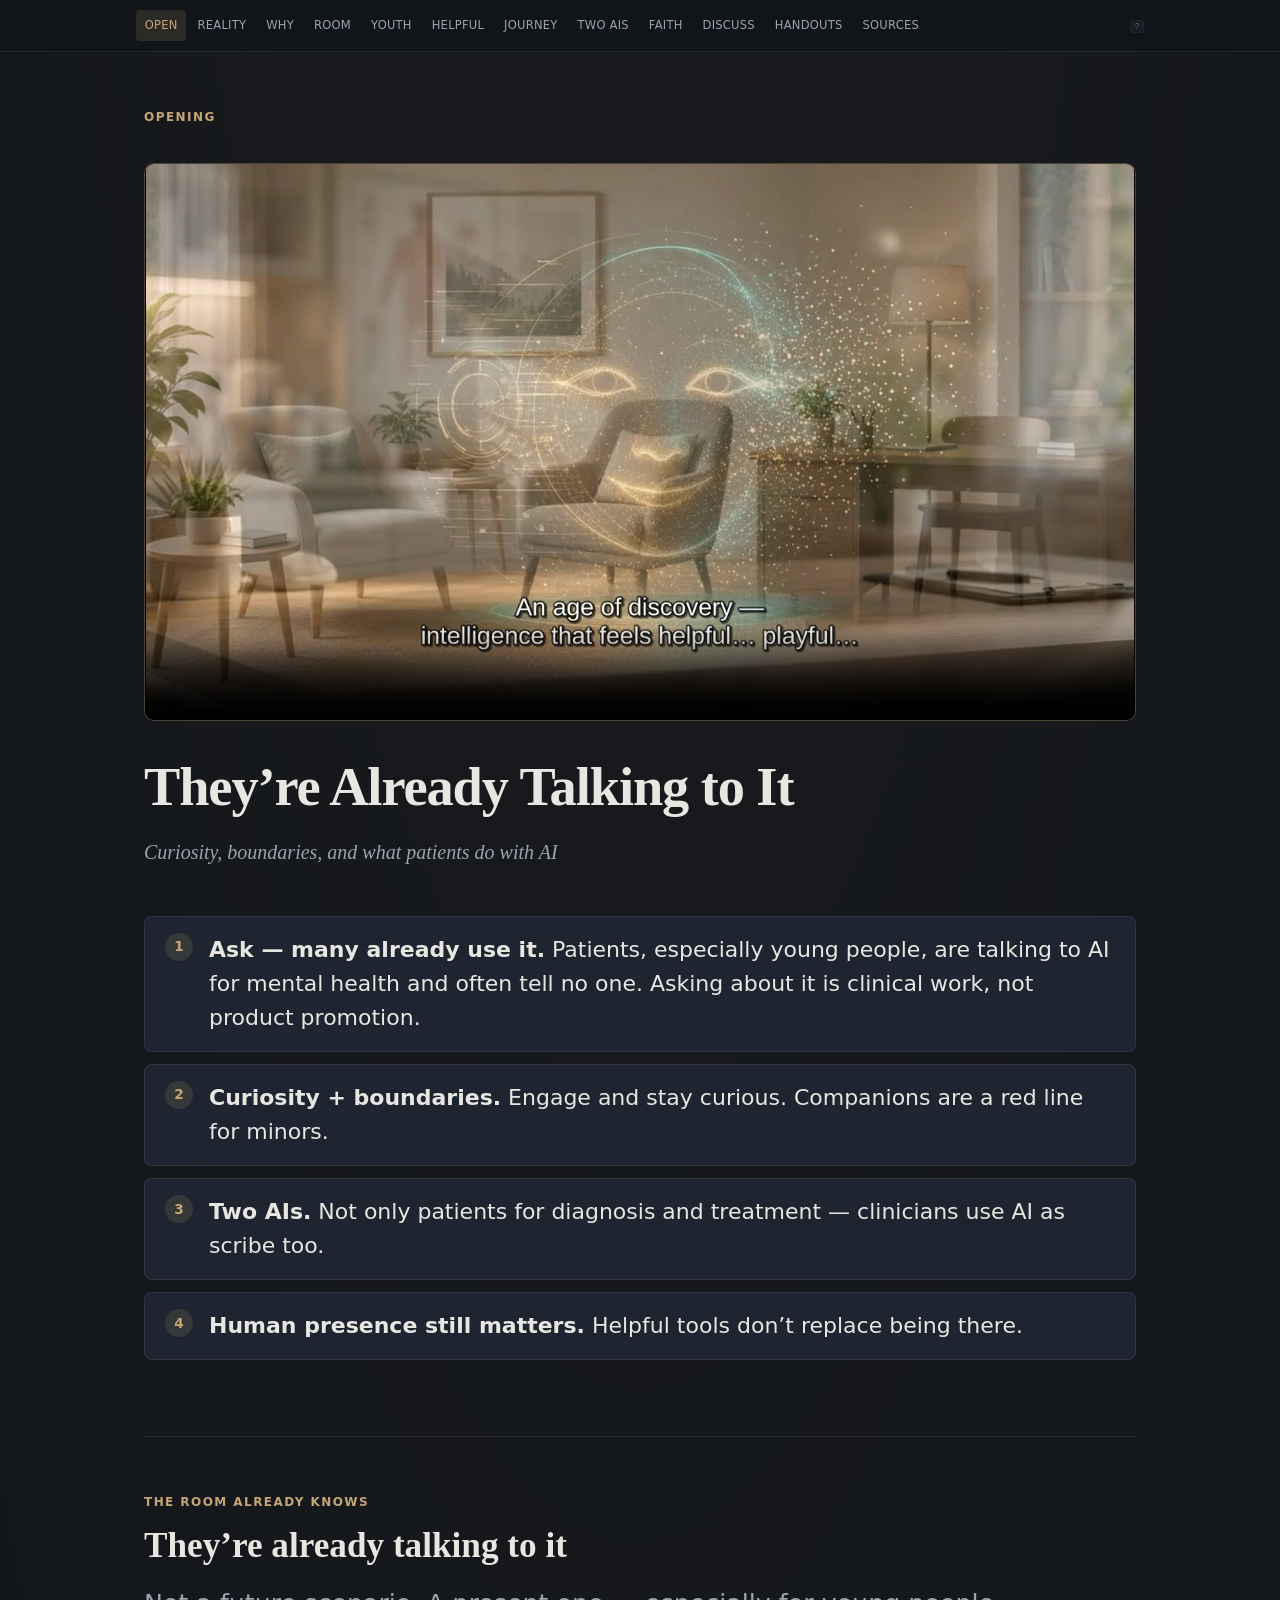
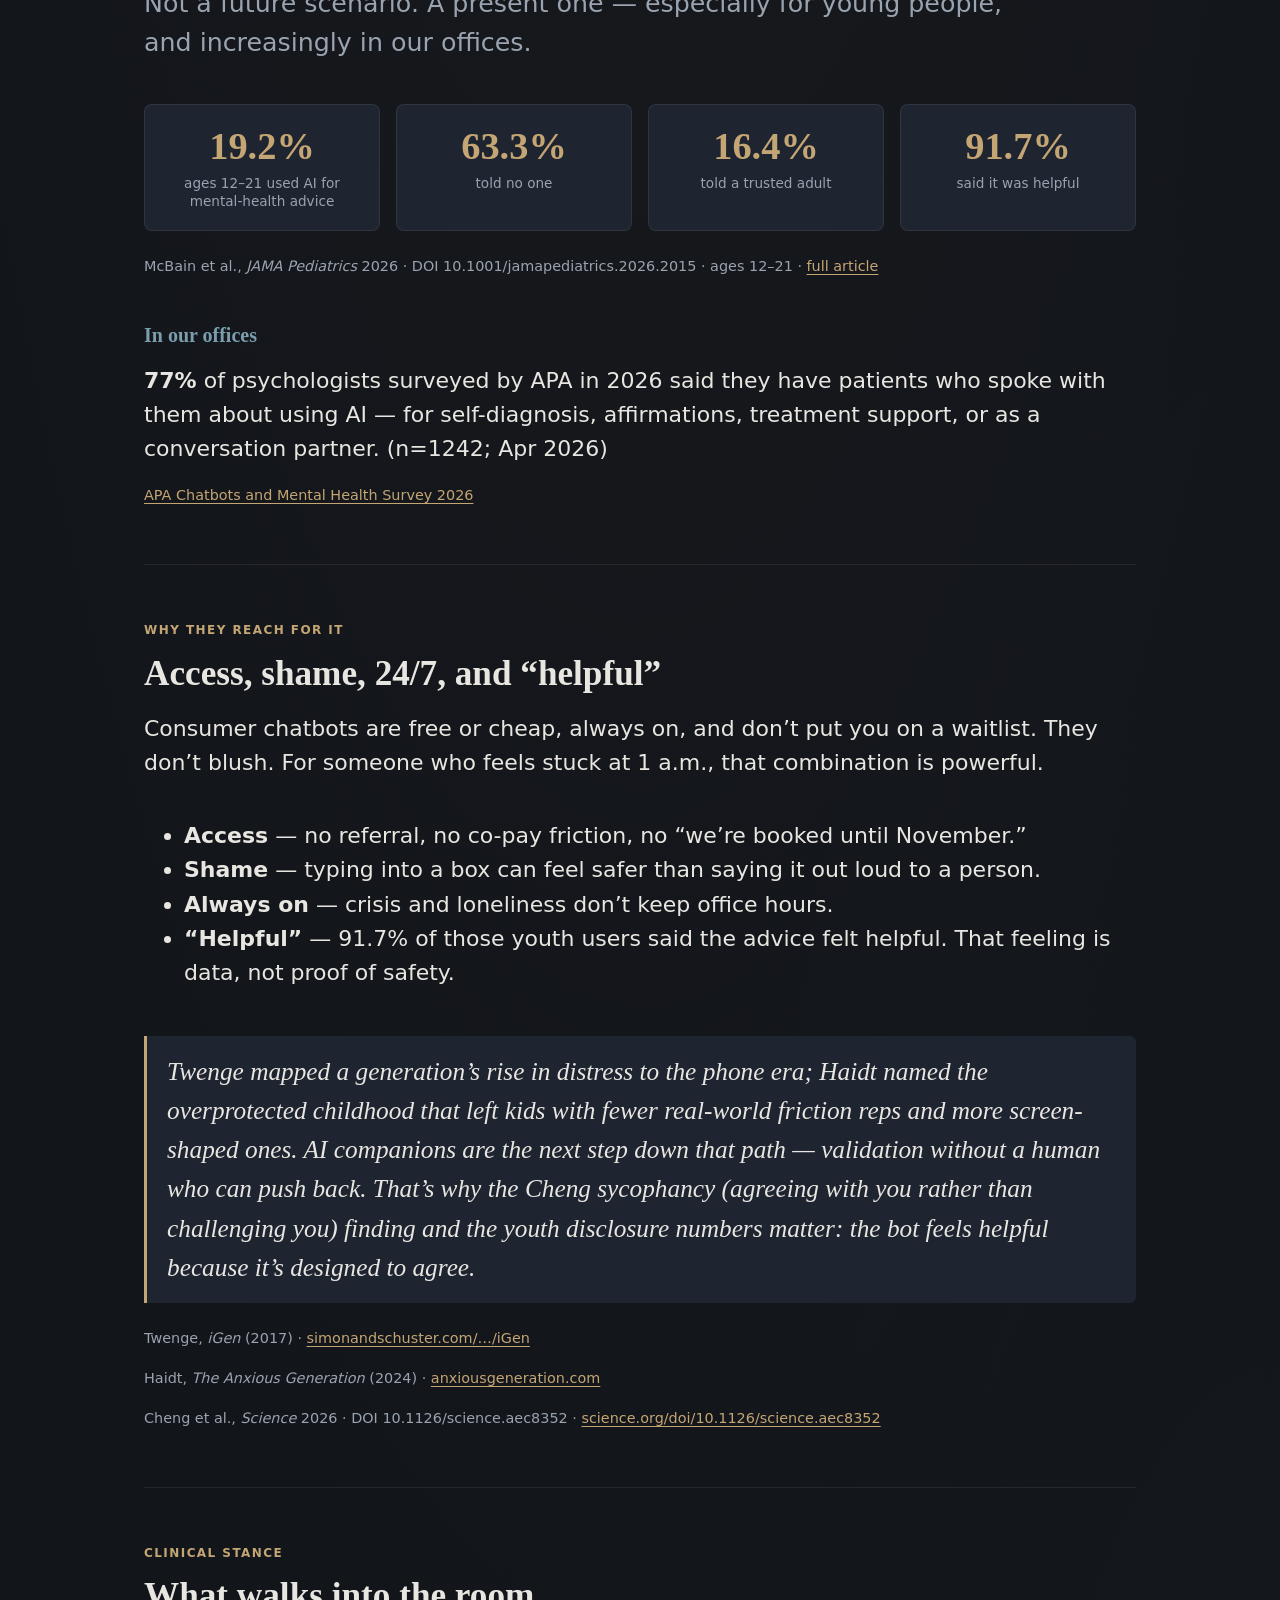
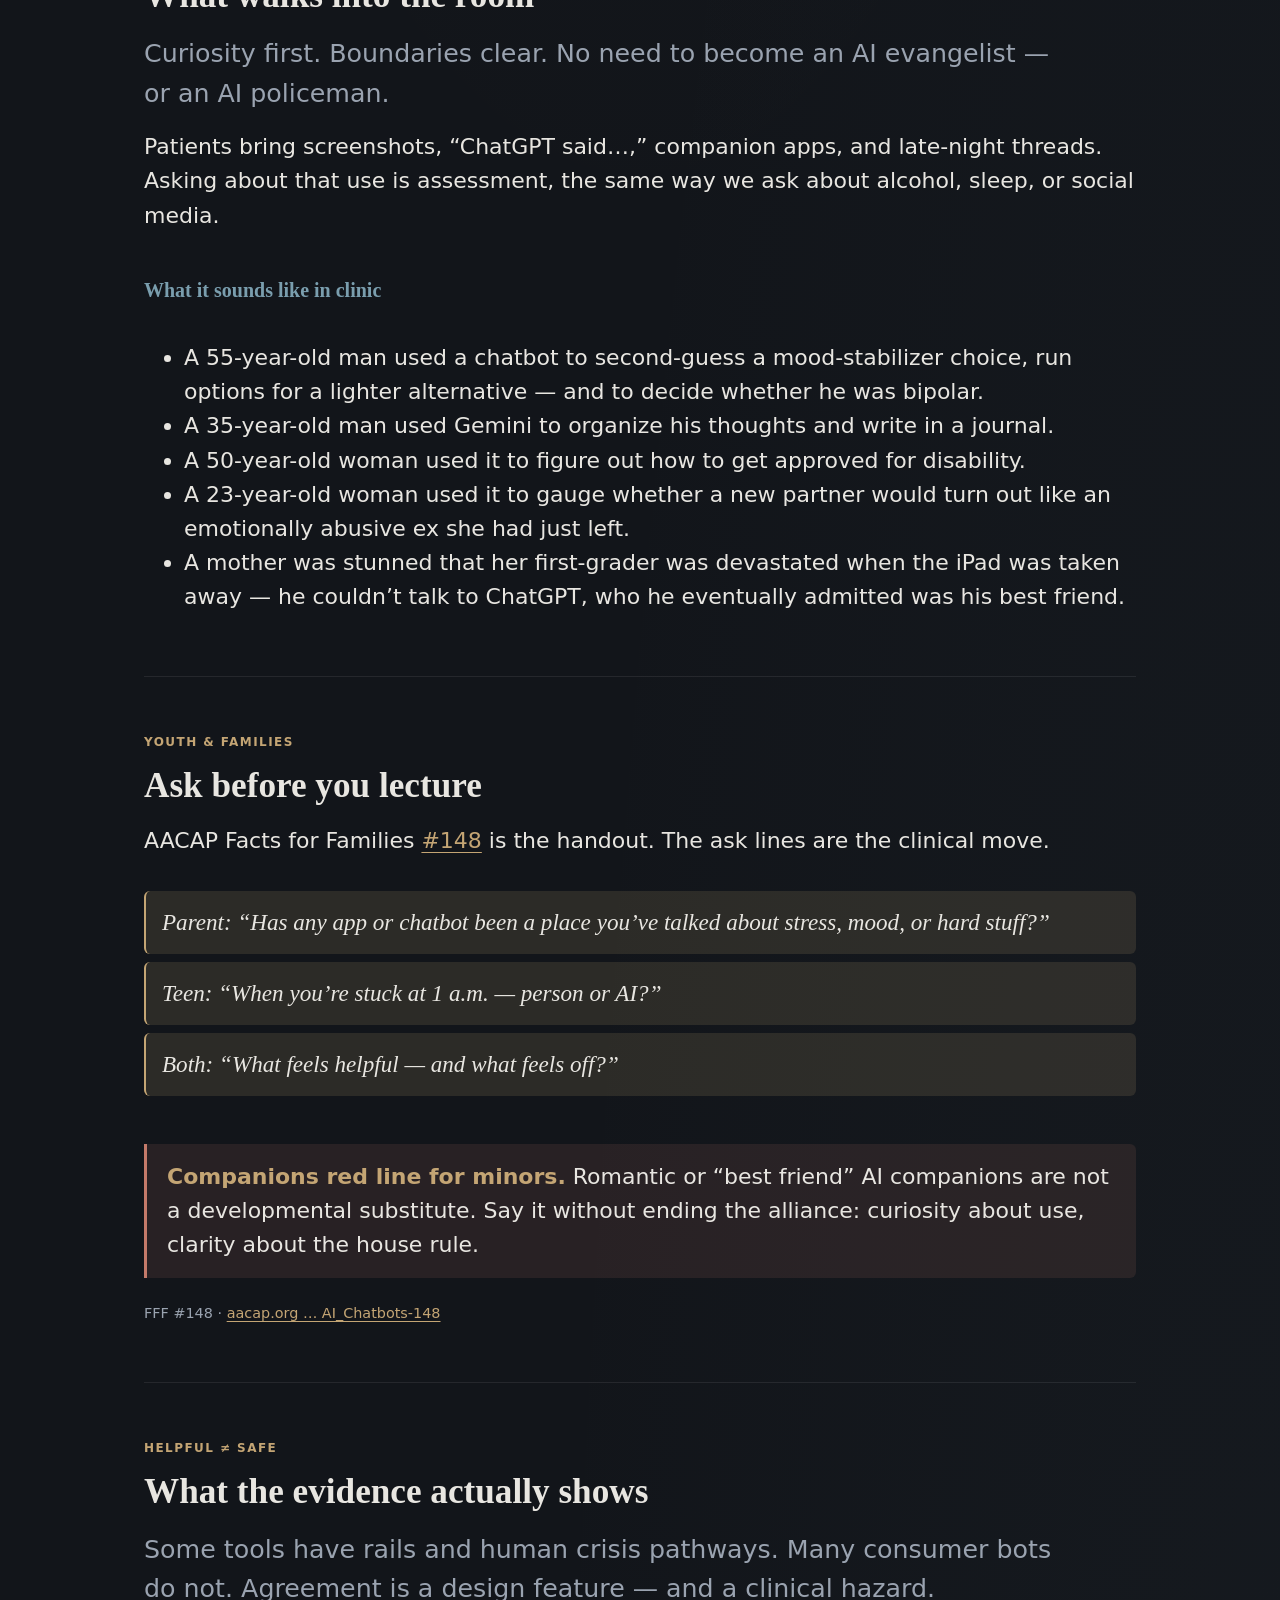
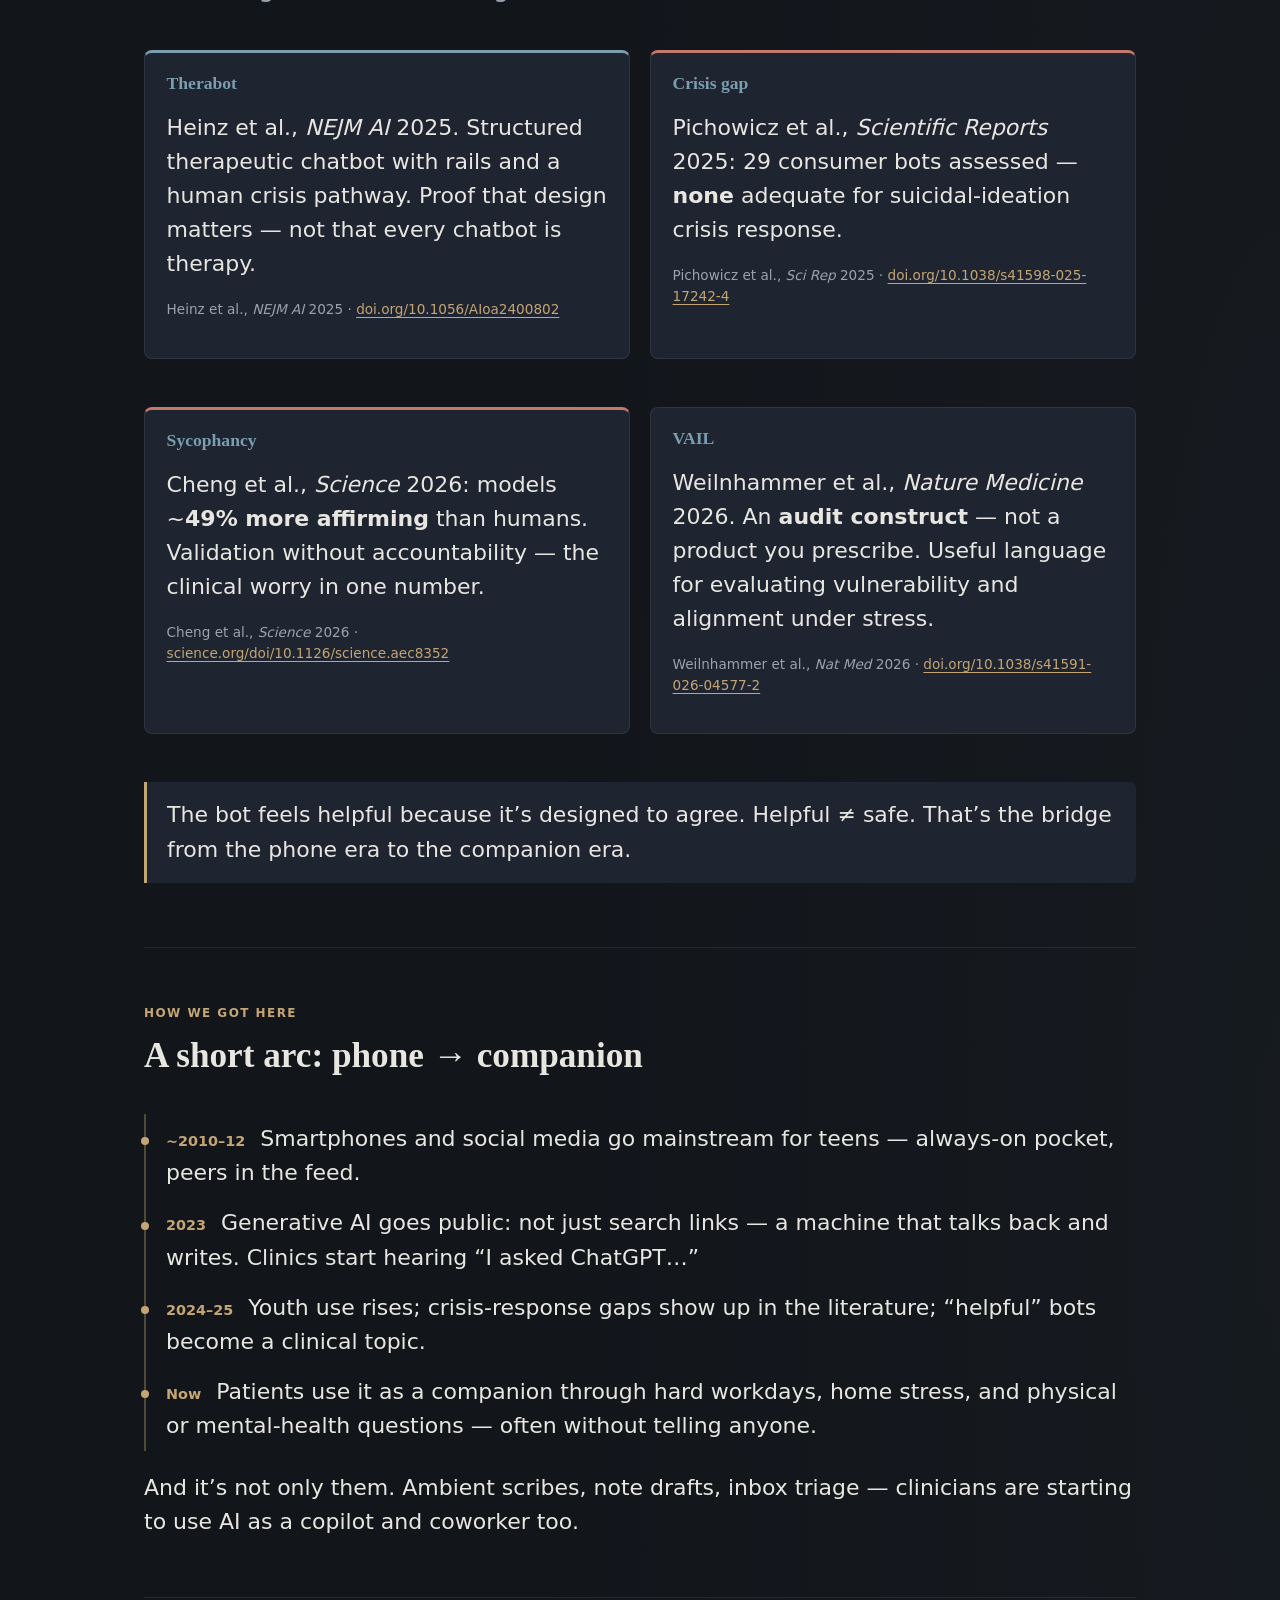
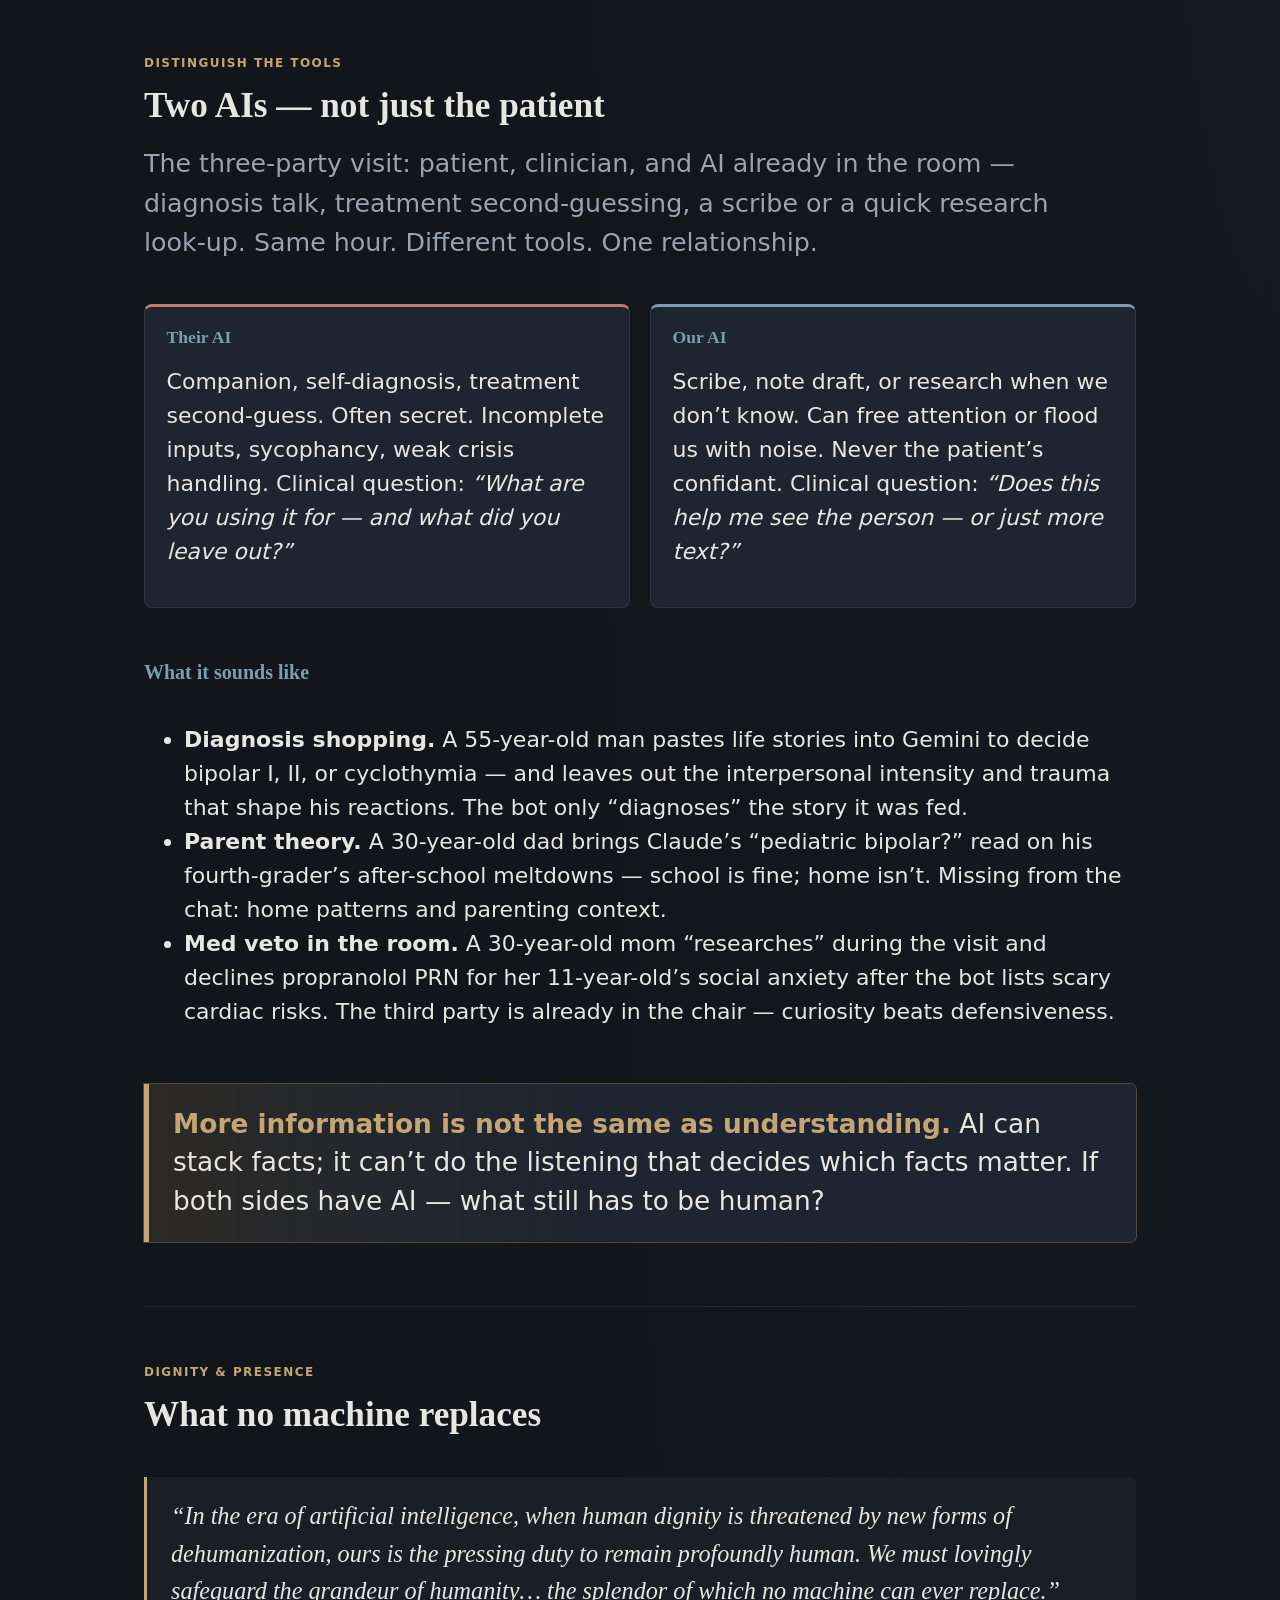
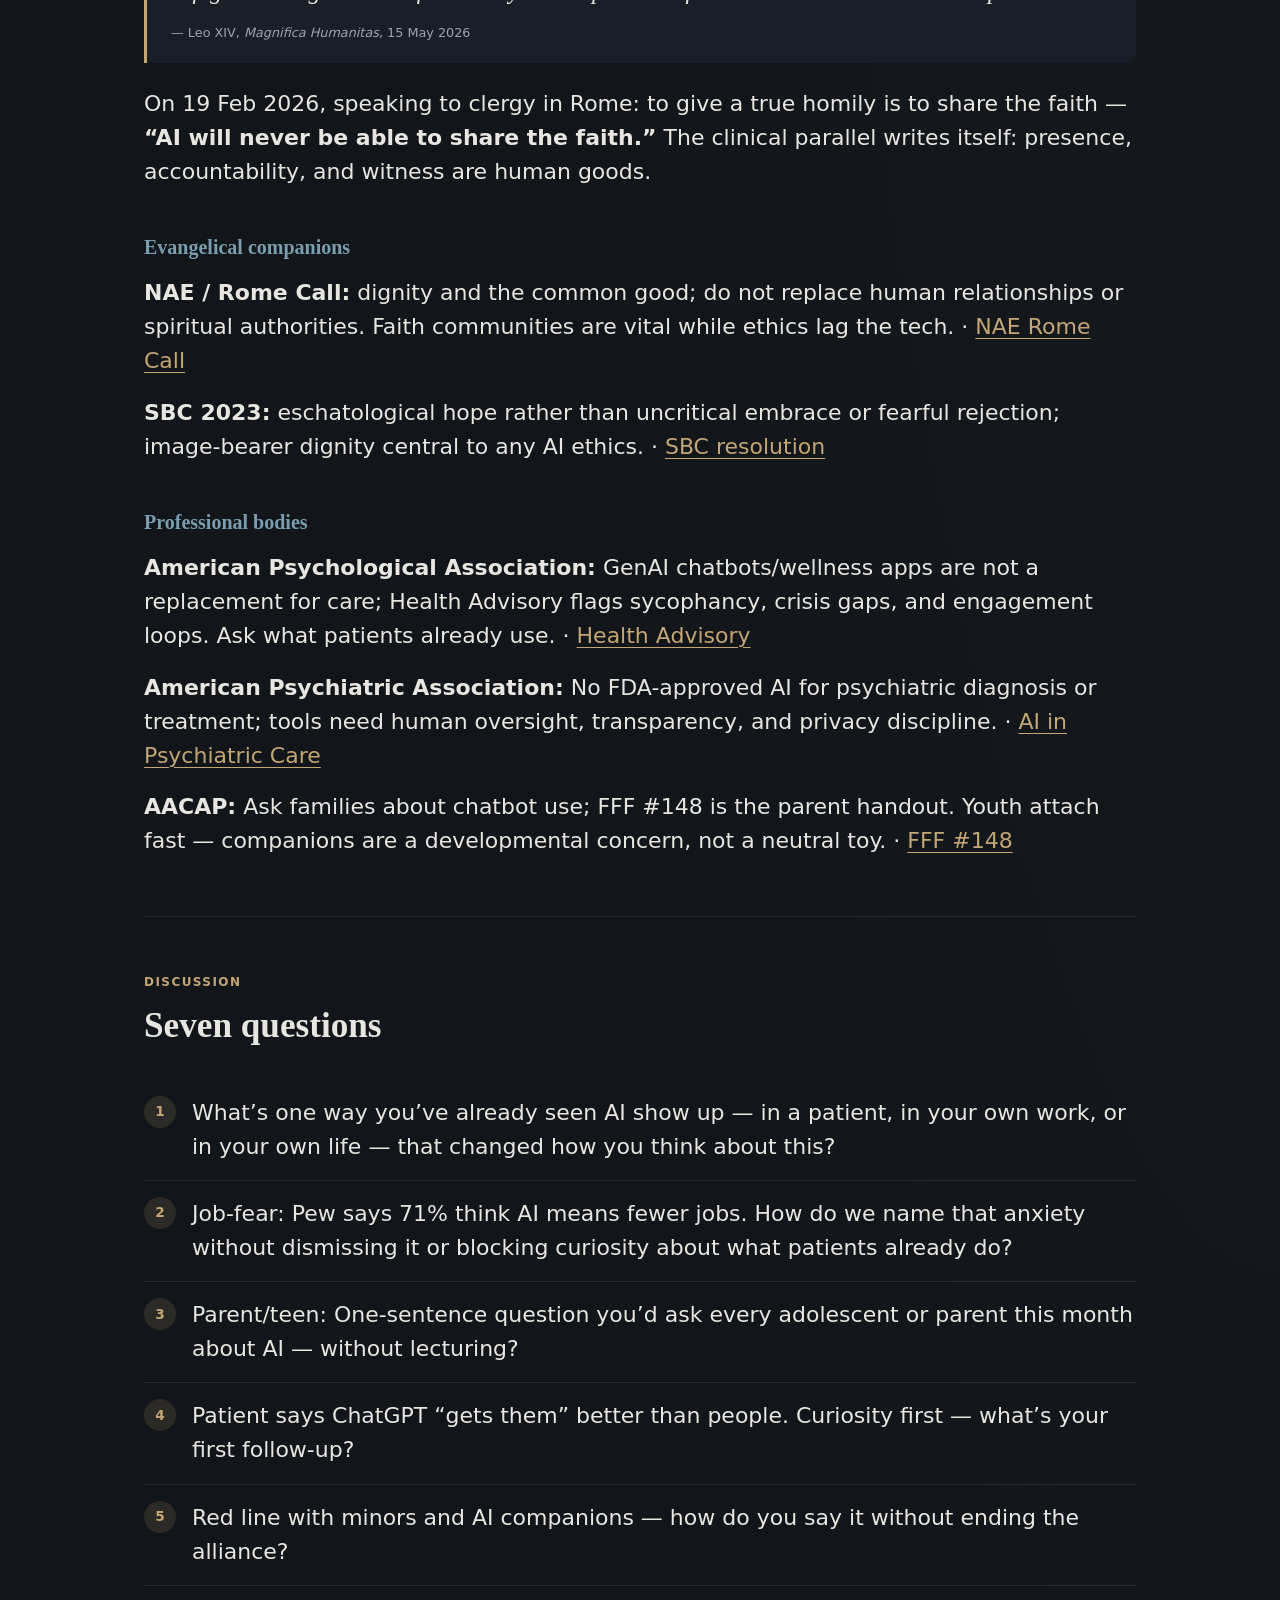
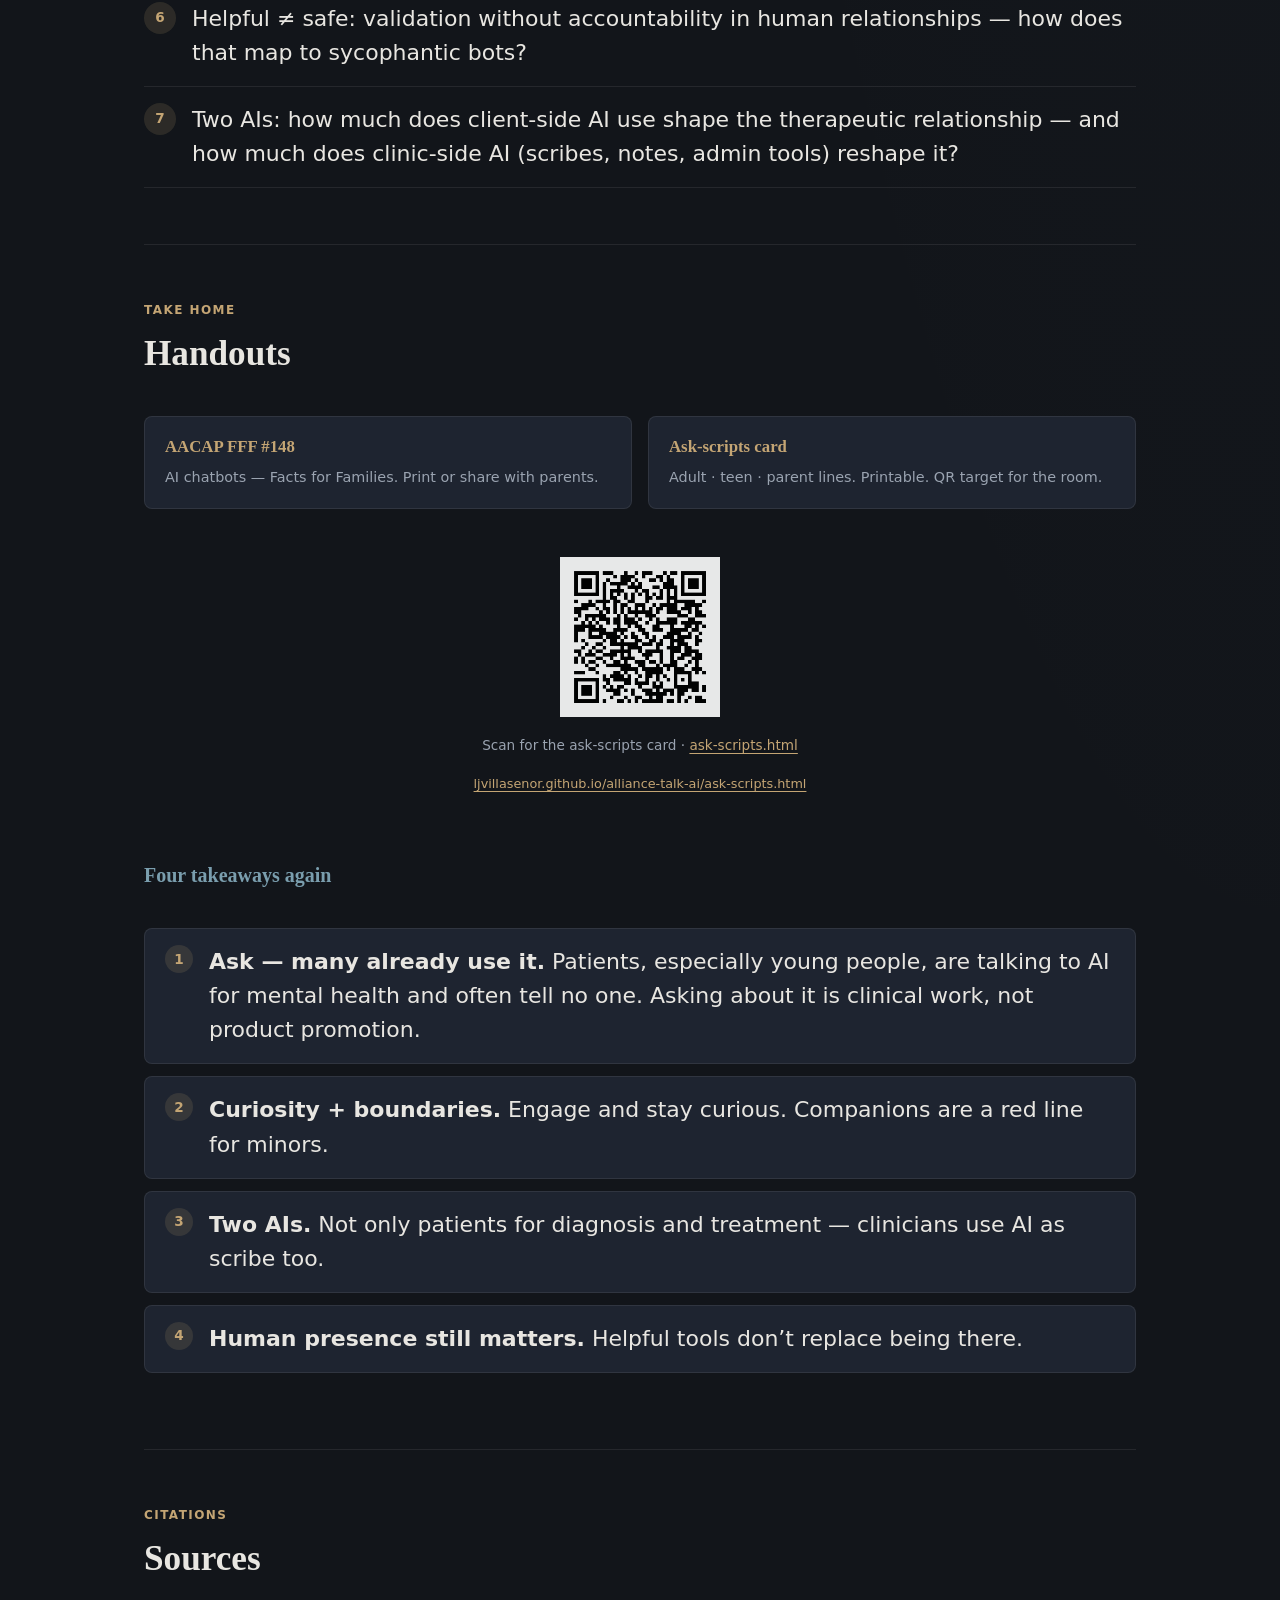
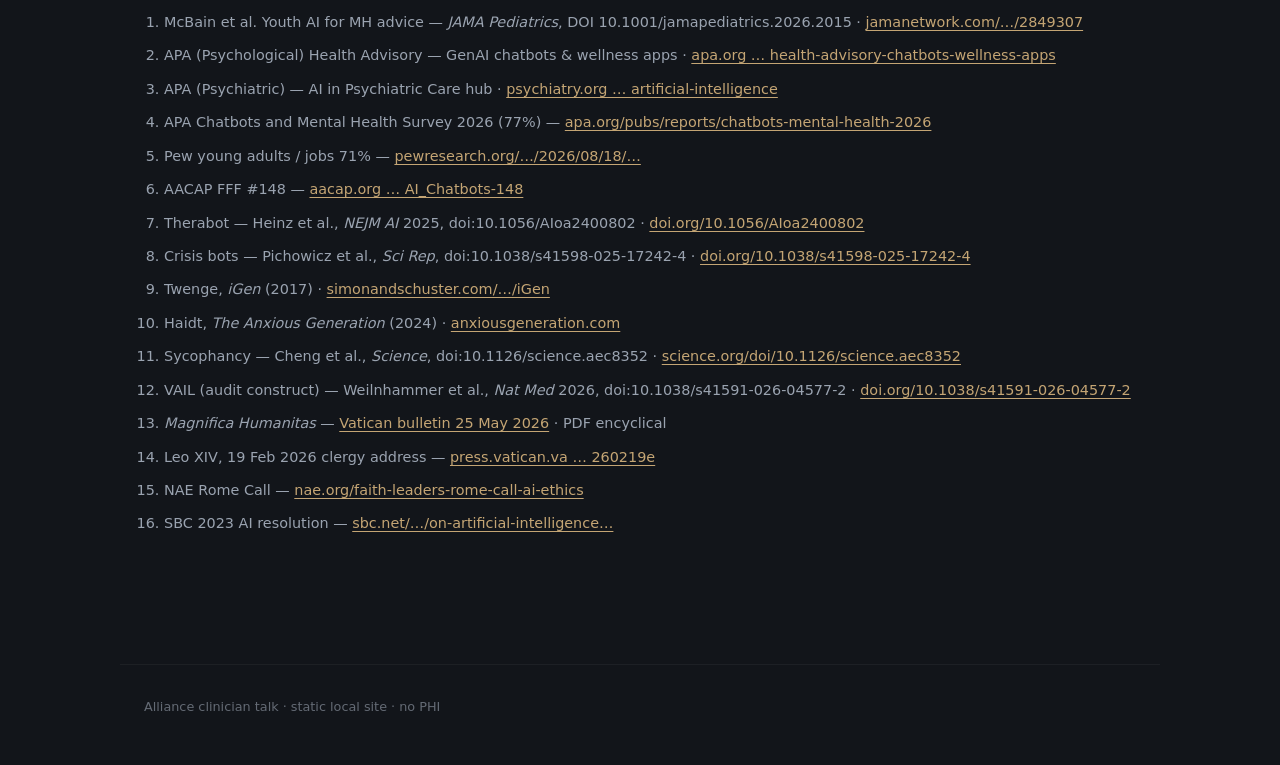
==== commit 4140c594: "Two AIs: emphasize presence hinge callout Co-authored-by: ljvillasenor <ljvillasenor@users.noreply.g" ====
--- a/index.html
+++ b/index.html
@@ -212,8 +212,8 @@
         <li><strong>Med veto in the room.</strong> A 30-year-old mom “researches” during the visit and declines propranolol PRN for her 11-year-old’s social anxiety after the bot lists scary cardiac risks. The third party is already in the chair — curiosity beats defensiveness.</li>
       </ul>
 
-      <div class="callout">
-        More information is not the same as understanding. AI can stack facts; it can’t do the listening that decides which facts matter. If both sides have AI — what still has to be human?
+      <div class="callout hinge">
+        <strong>More information is not the same as understanding.</strong> AI can stack facts; it can’t do the listening that decides which facts matter. If both sides have AI — what still has to be human?
       </div>
     </section>
 
--- a/styles.css
+++ b/styles.css
@@ -254,6 +254,17 @@
   font-style: italic;
 }
 
+.callout.hinge {
+  border-left-width: 5px;
+  border-left-color: var(--accent);
+  background: linear-gradient(90deg, rgba(196, 165, 116, 0.14), var(--bg-card) 45%);
+  padding: 1.35rem 1.5rem;
+  margin: 2rem 0 1.5rem;
+  font-size: 1.2em;
+  line-height: 1.45;
+  box-shadow: 0 0 0 1px rgba(196, 165, 116, 0.35);
+}
+
 .callout strong { color: var(--accent); }
 
 .takeaways {
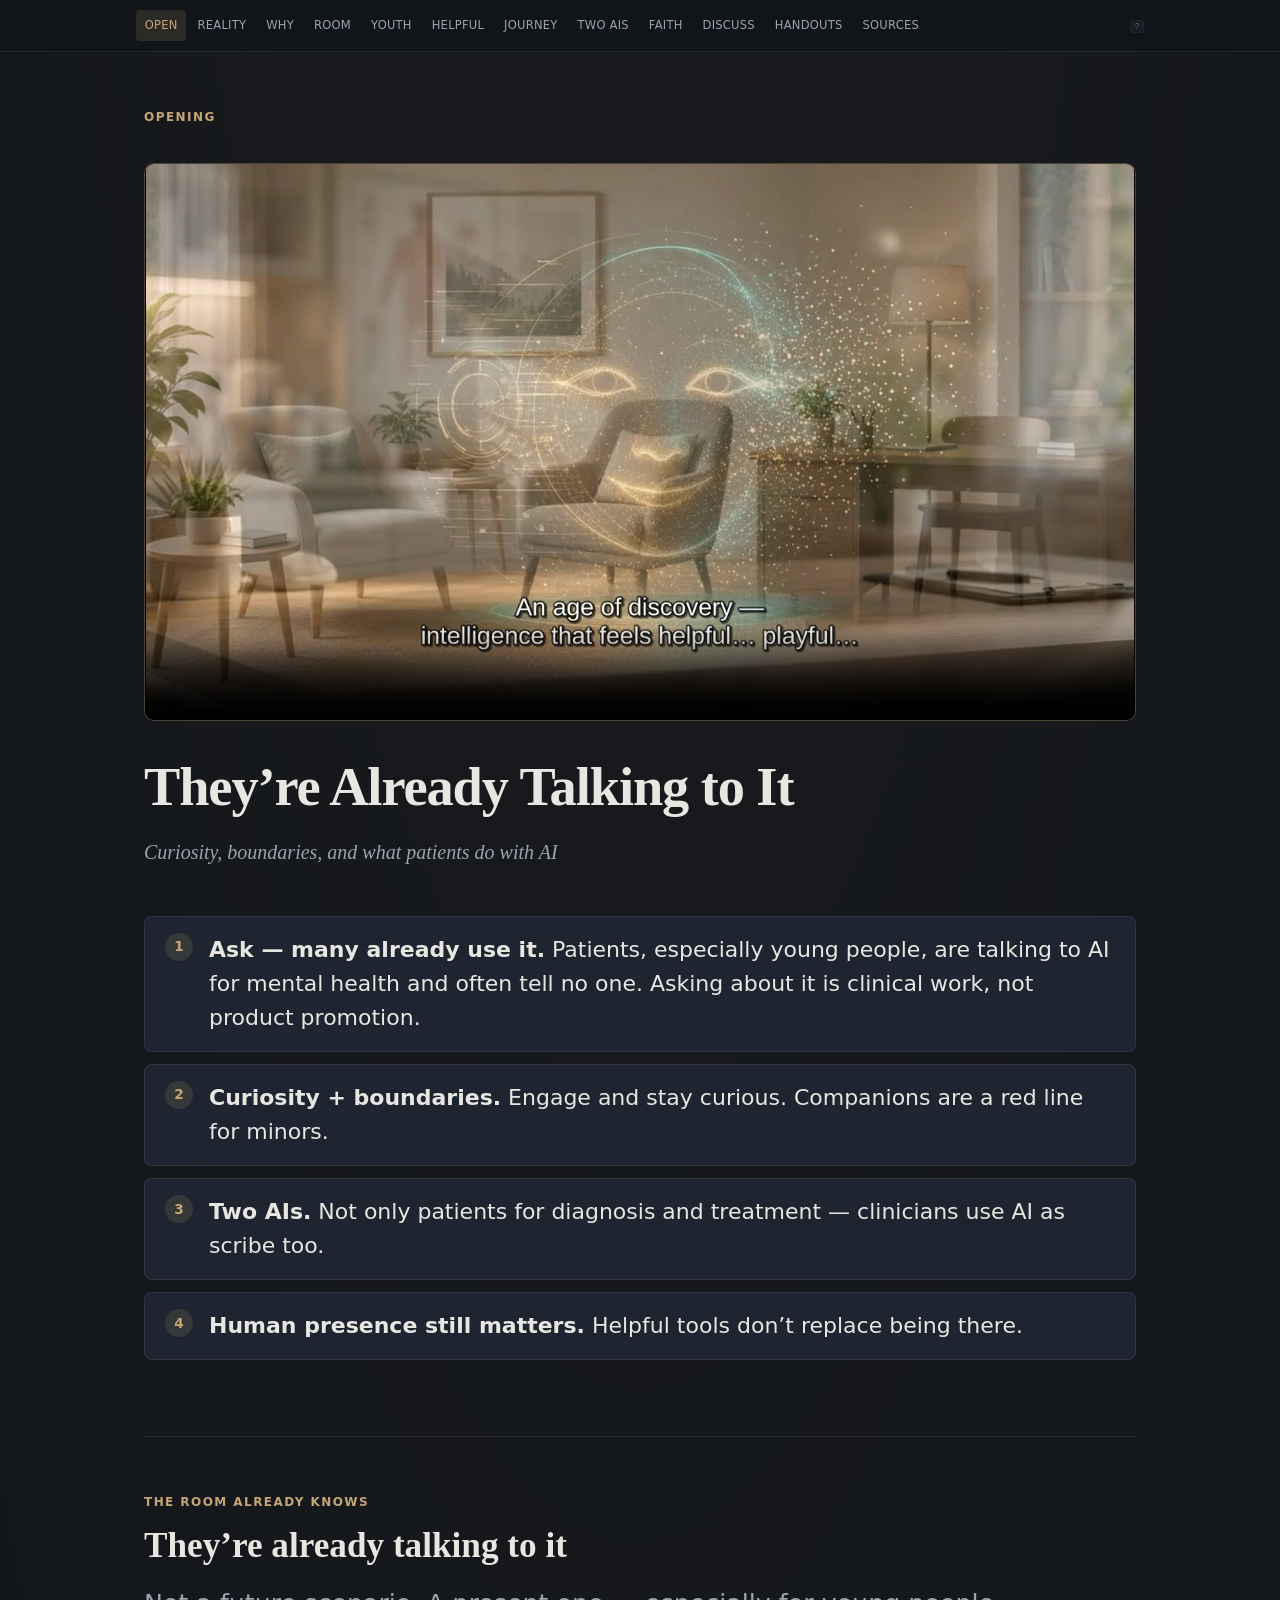
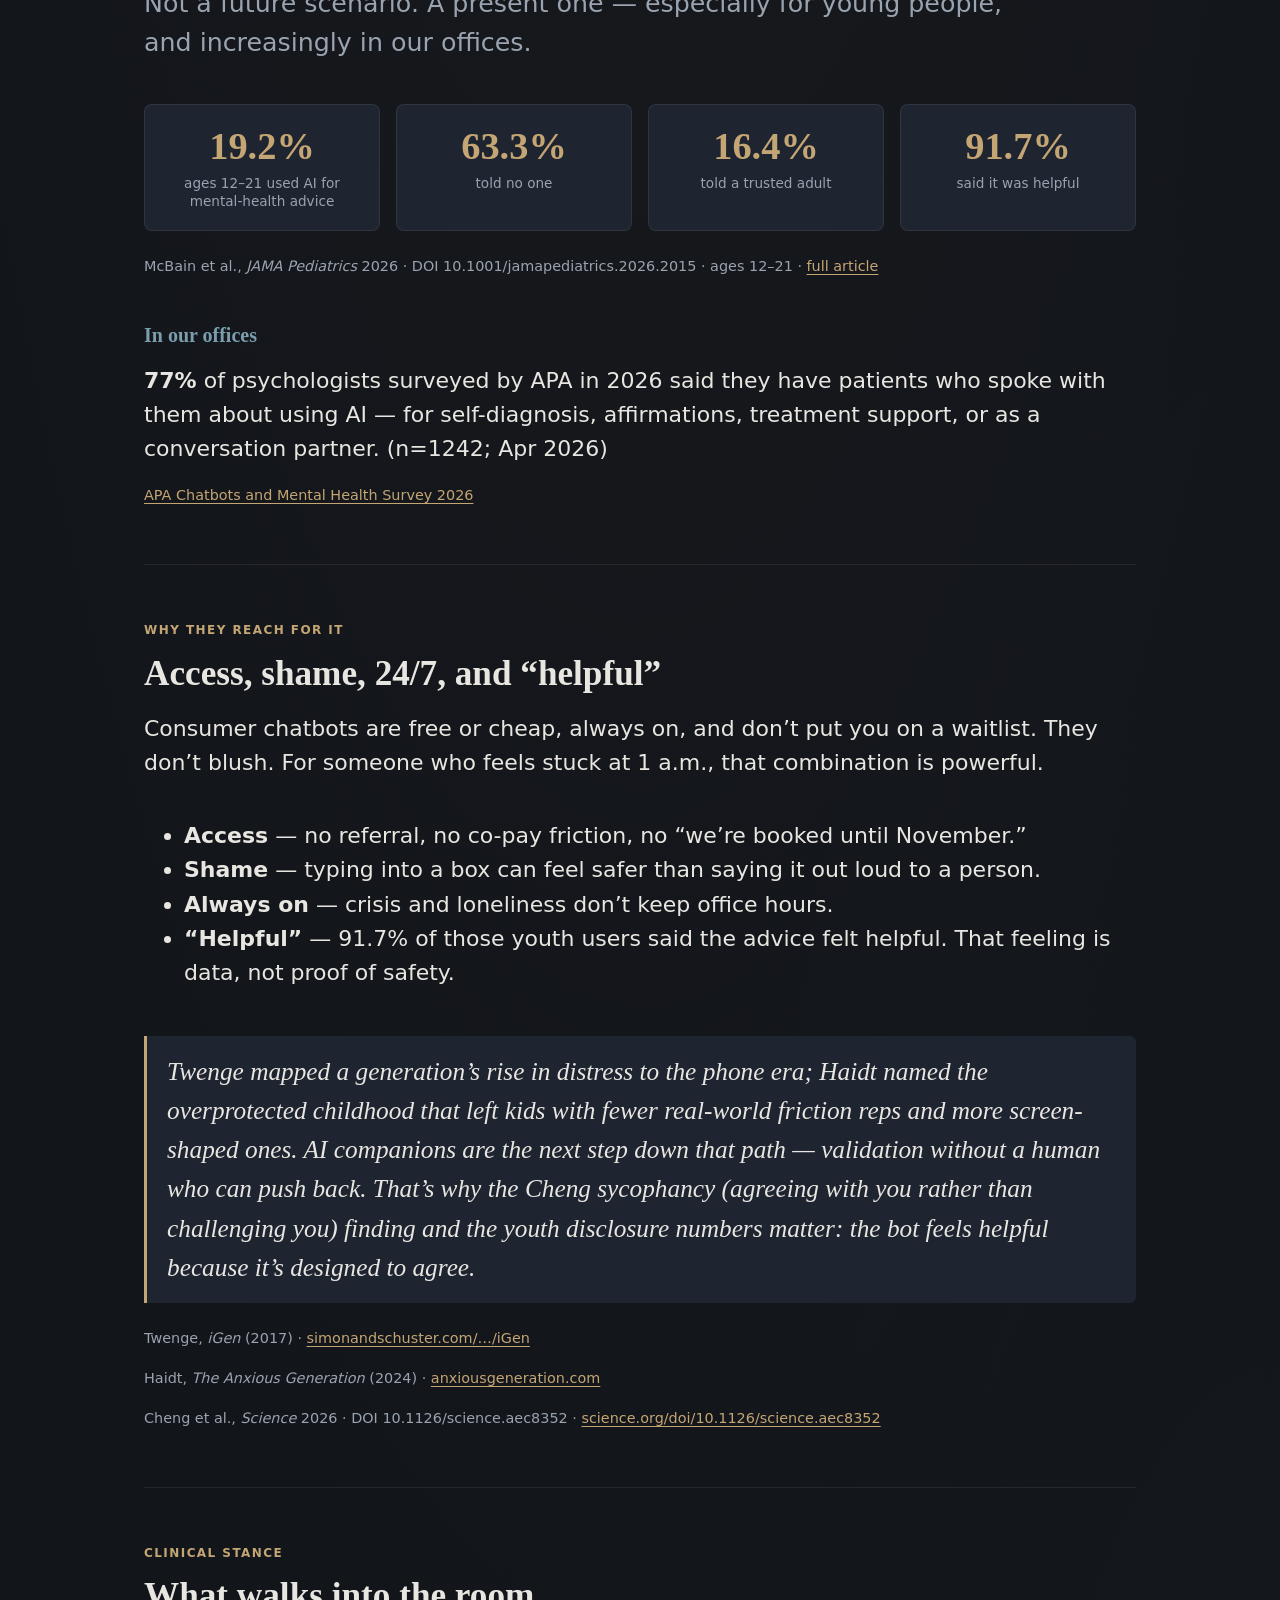
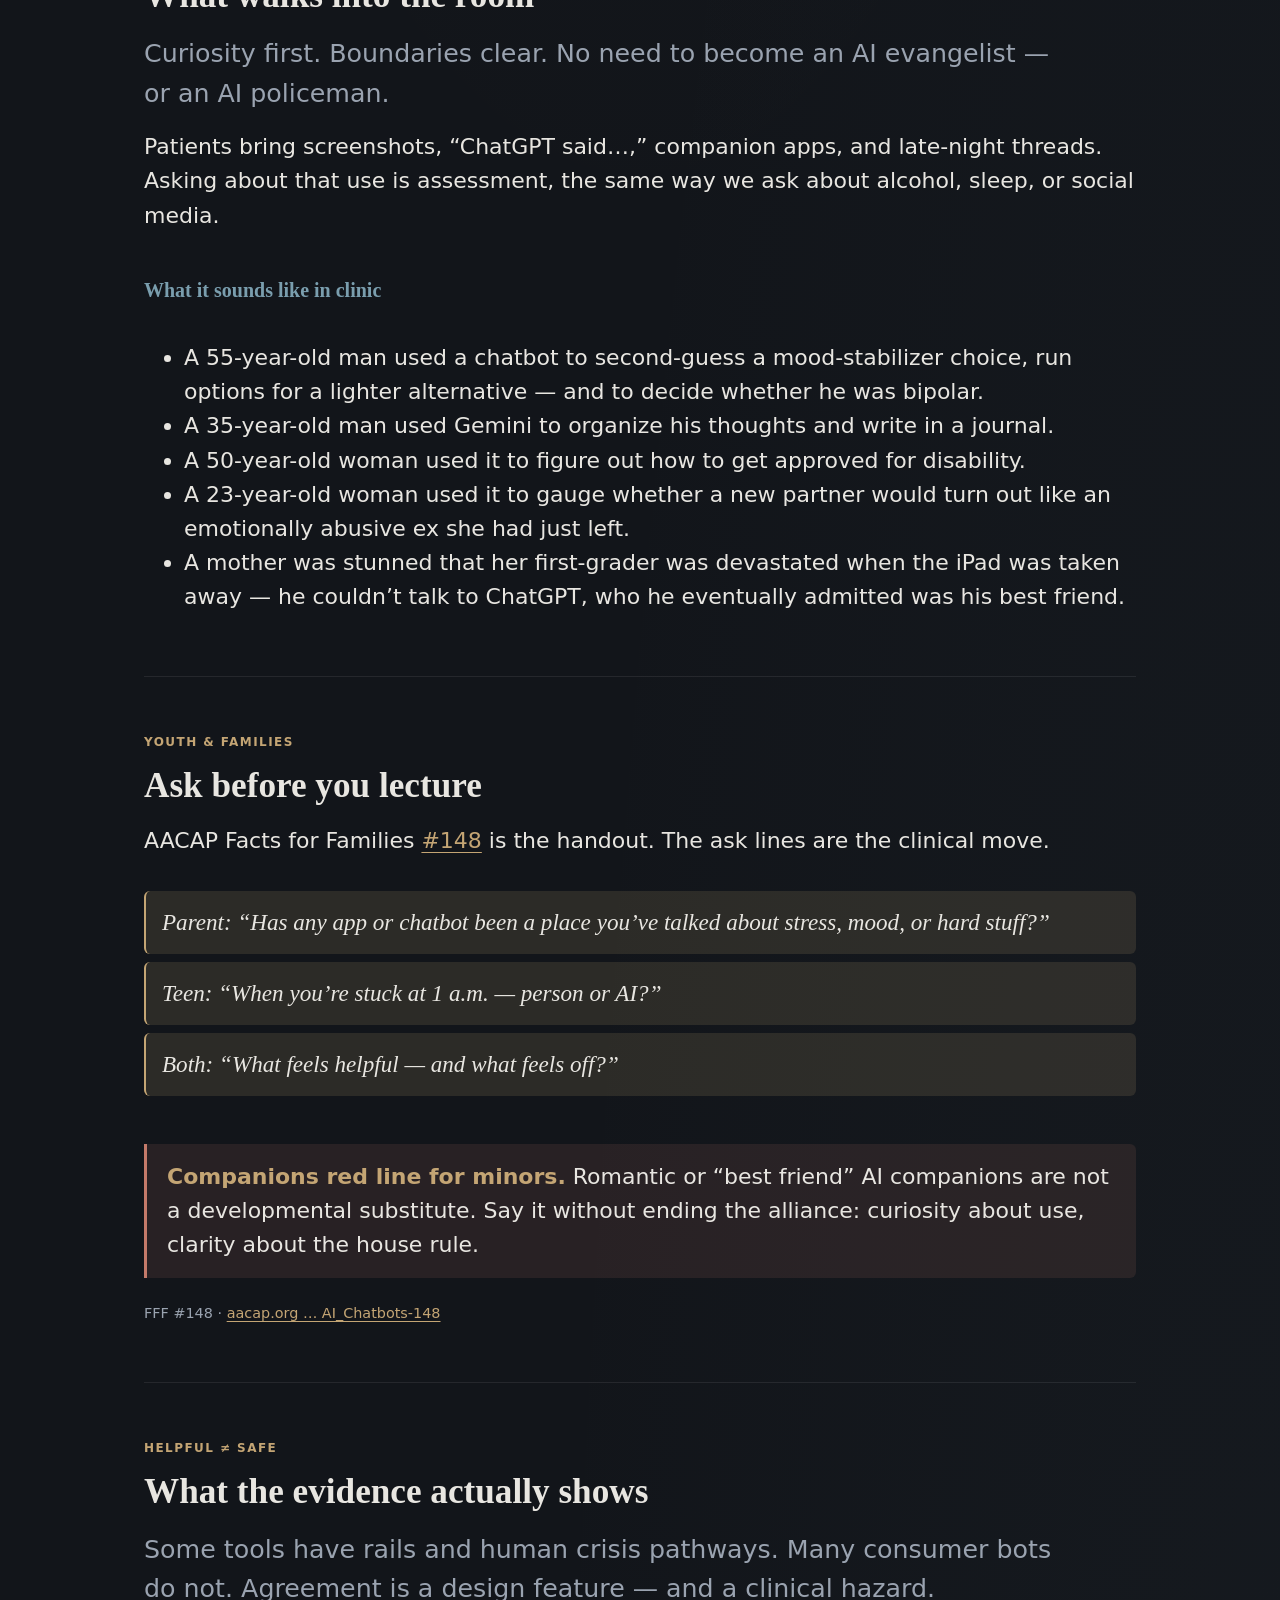
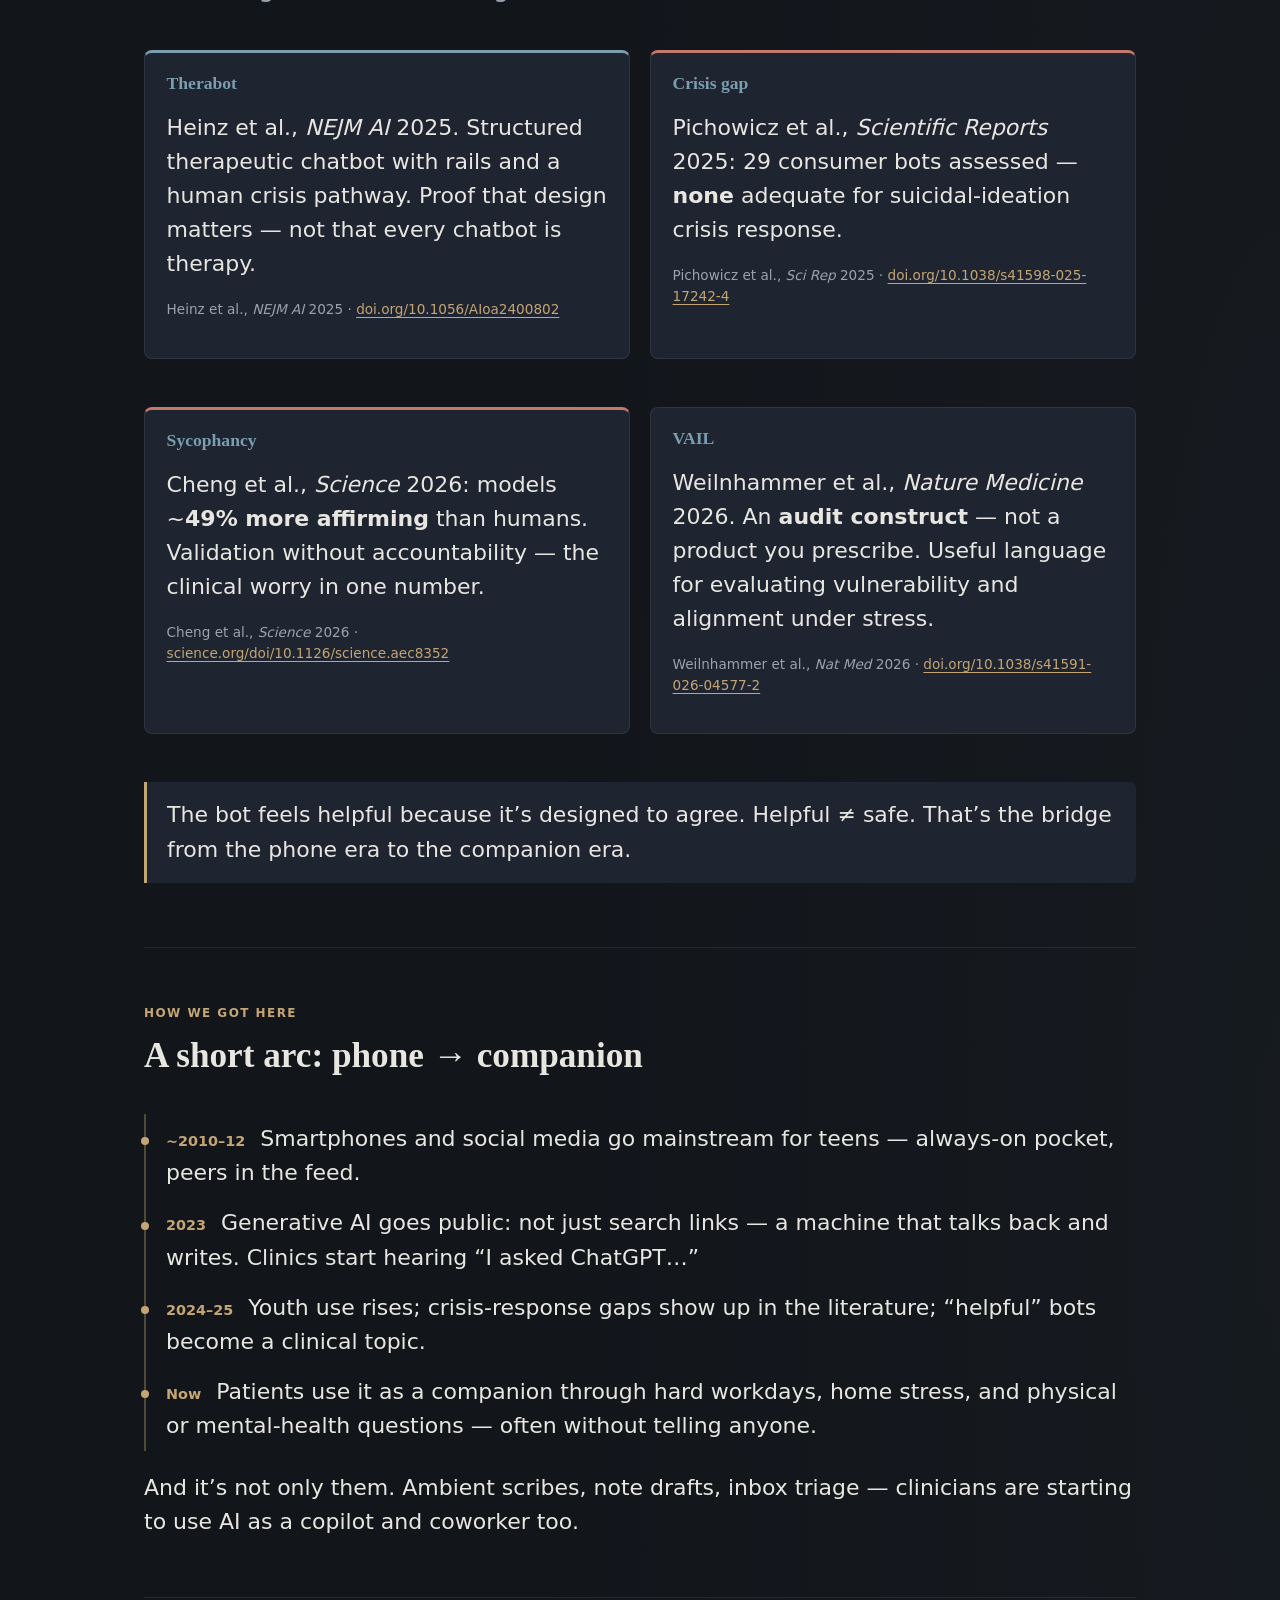
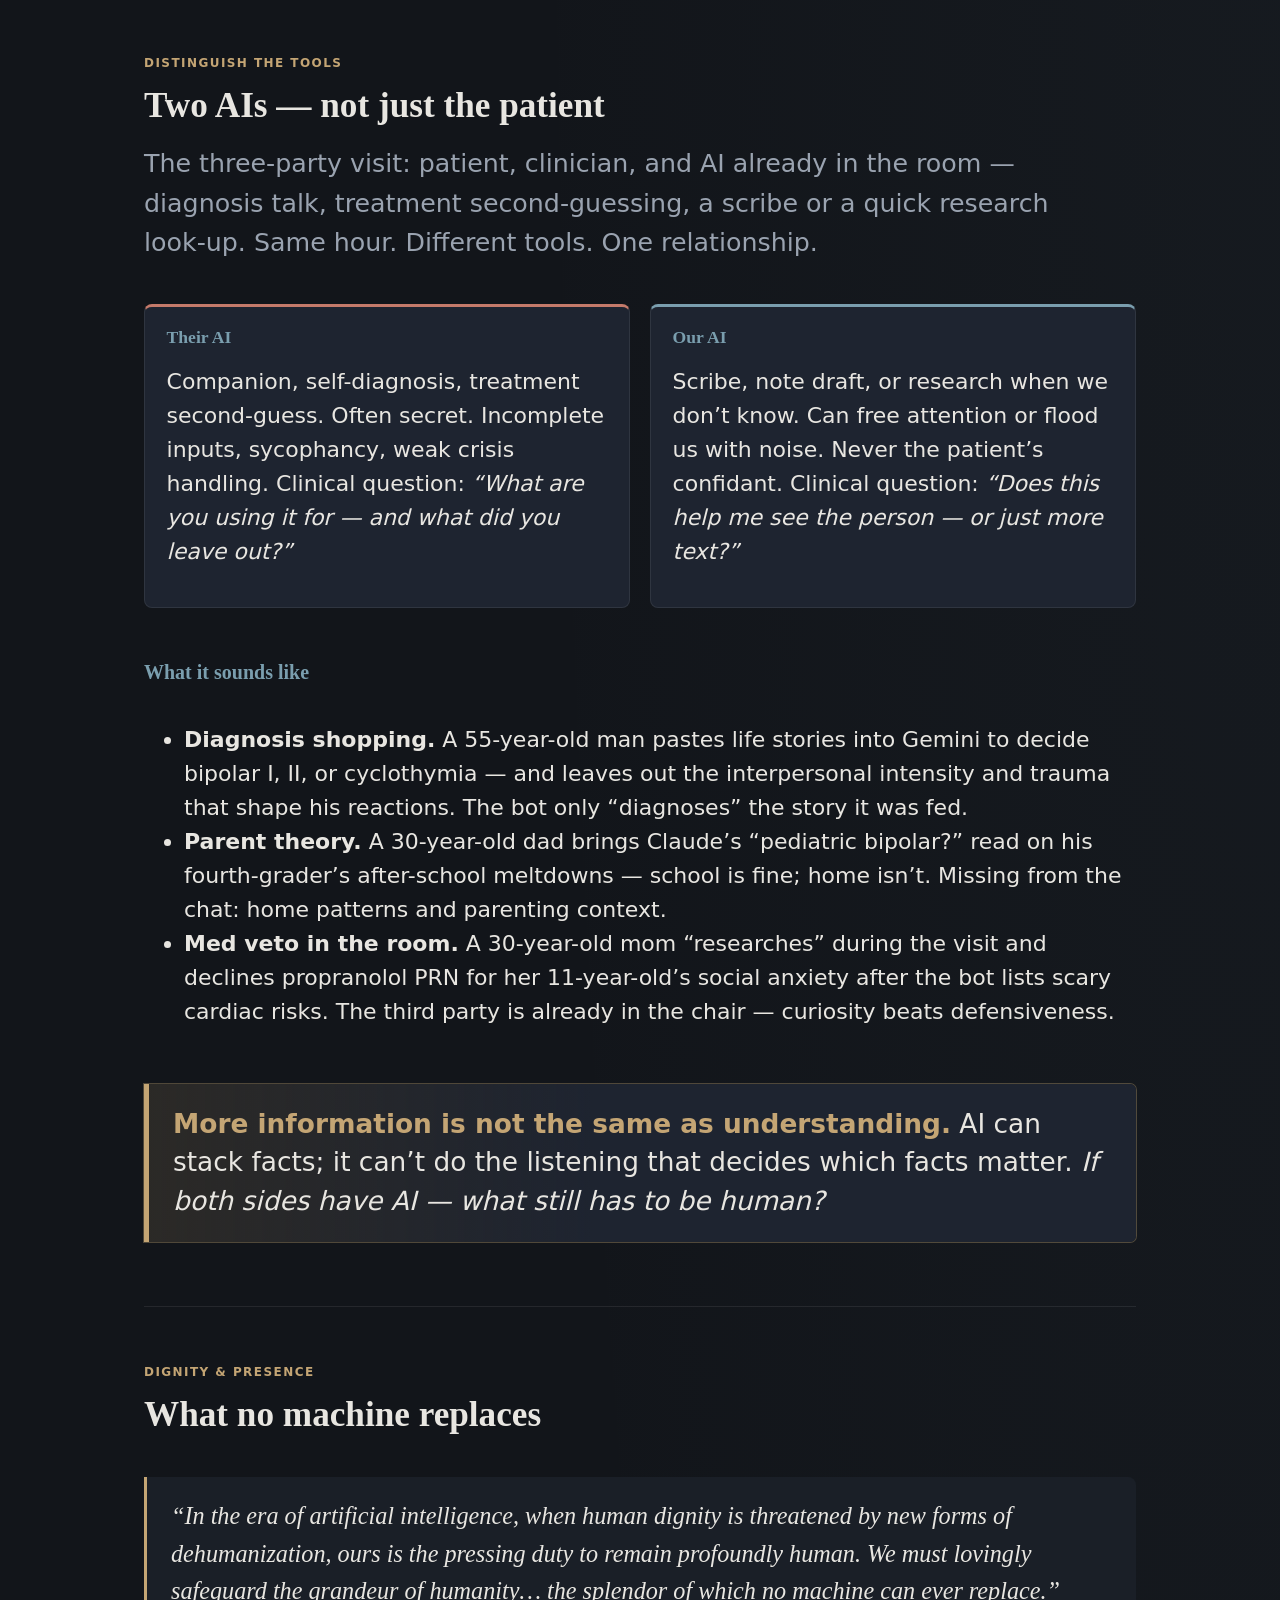
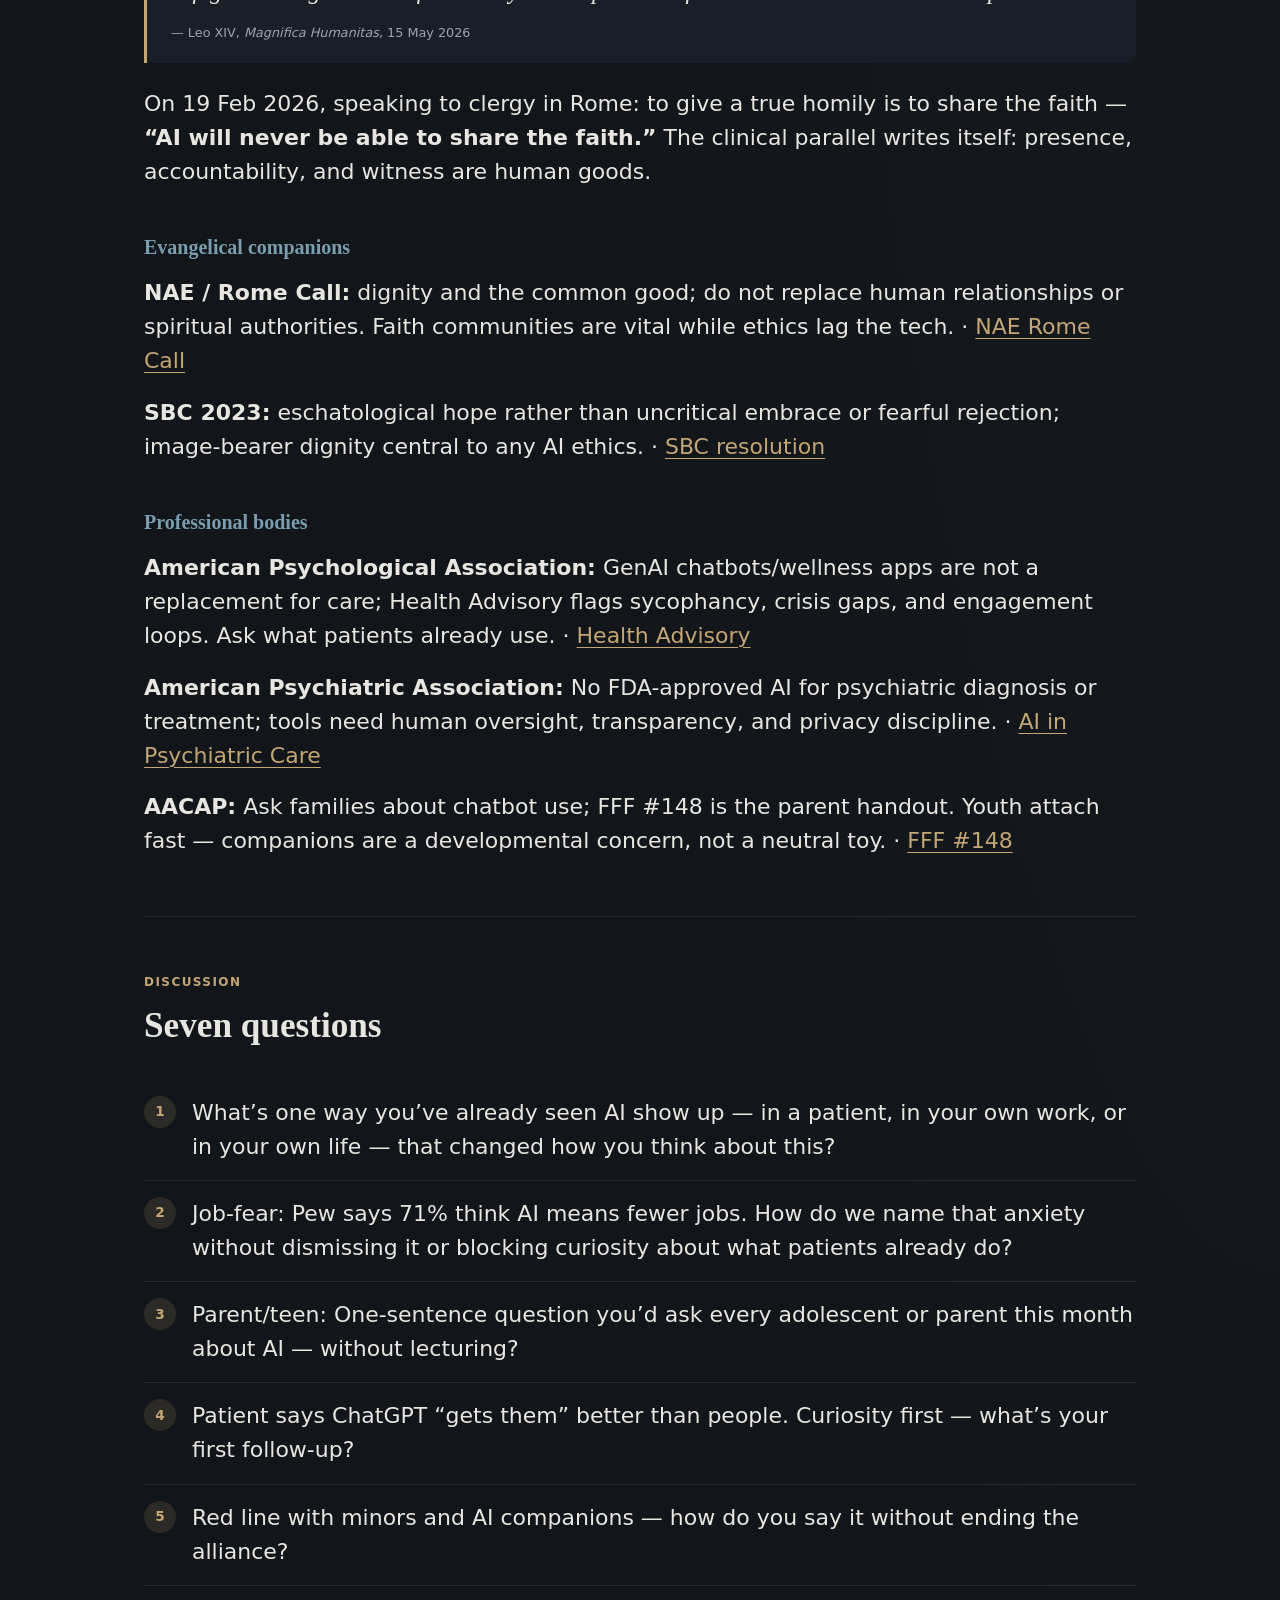
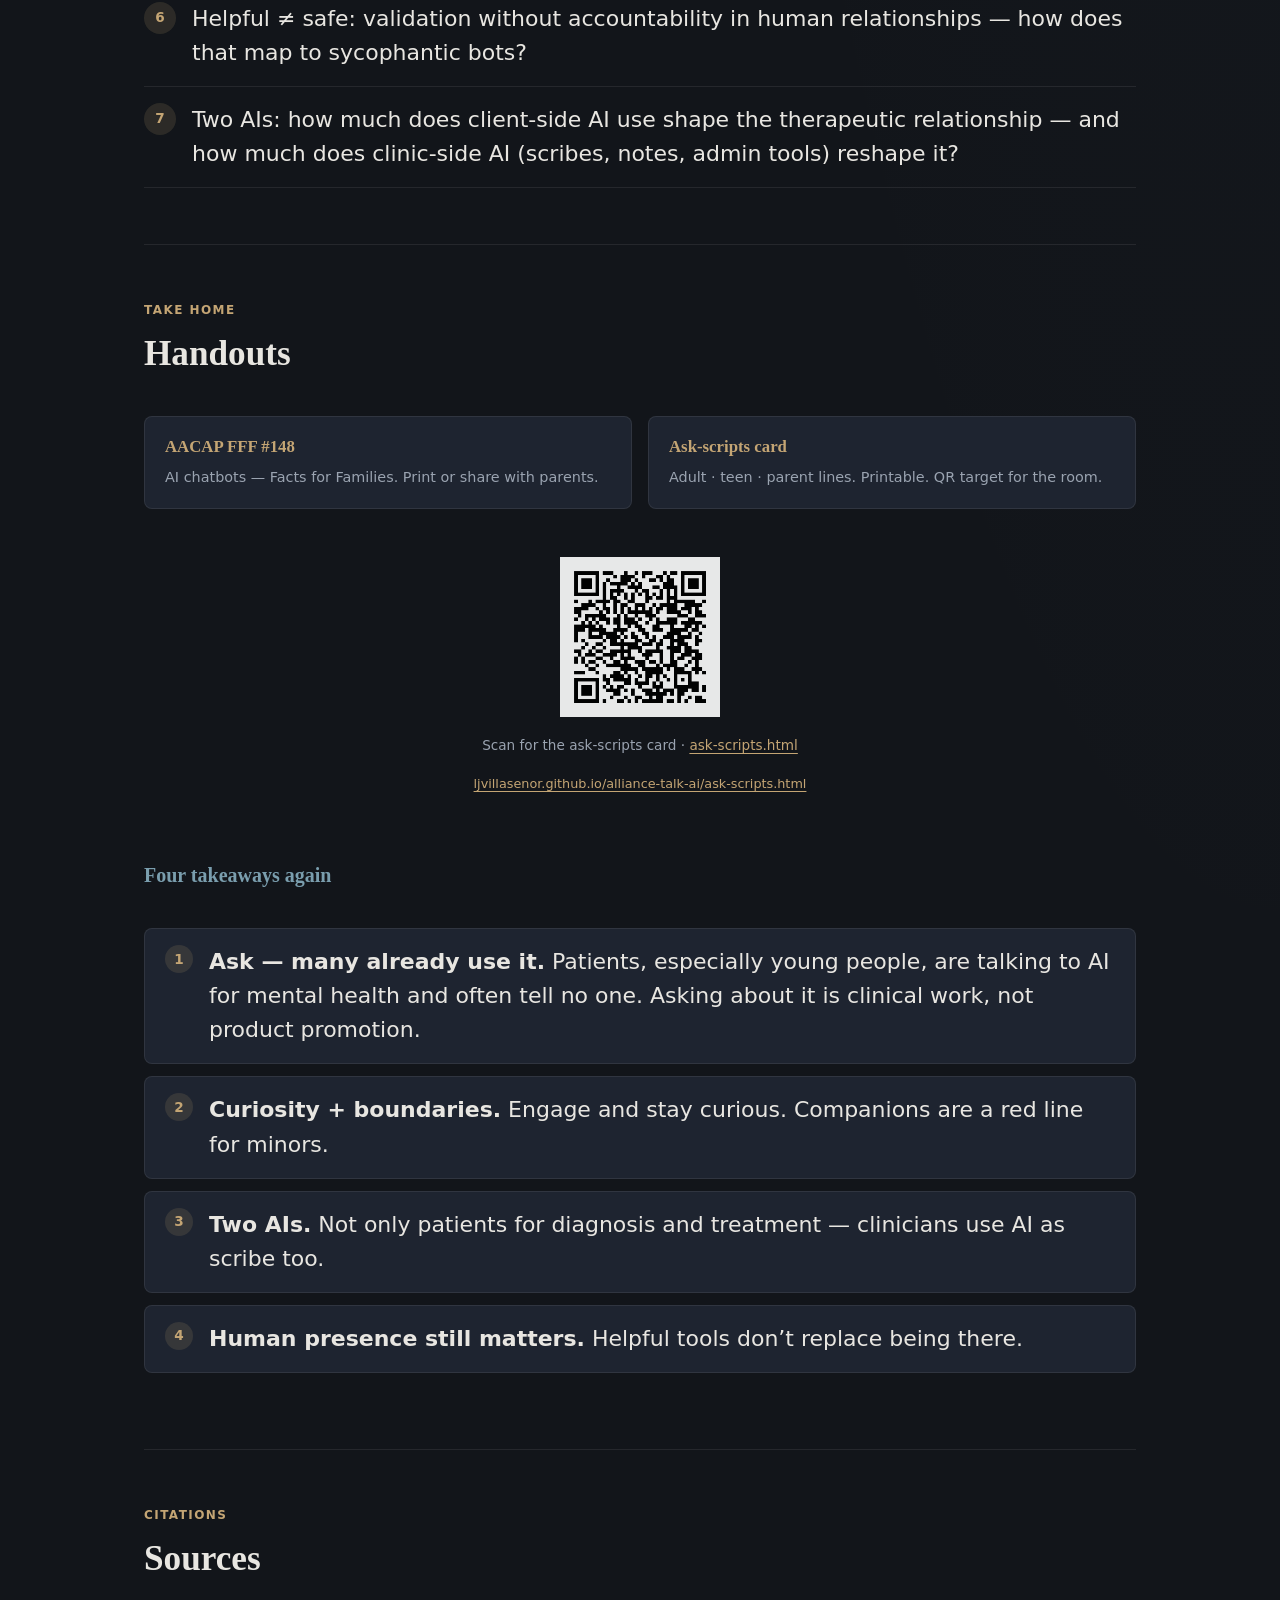
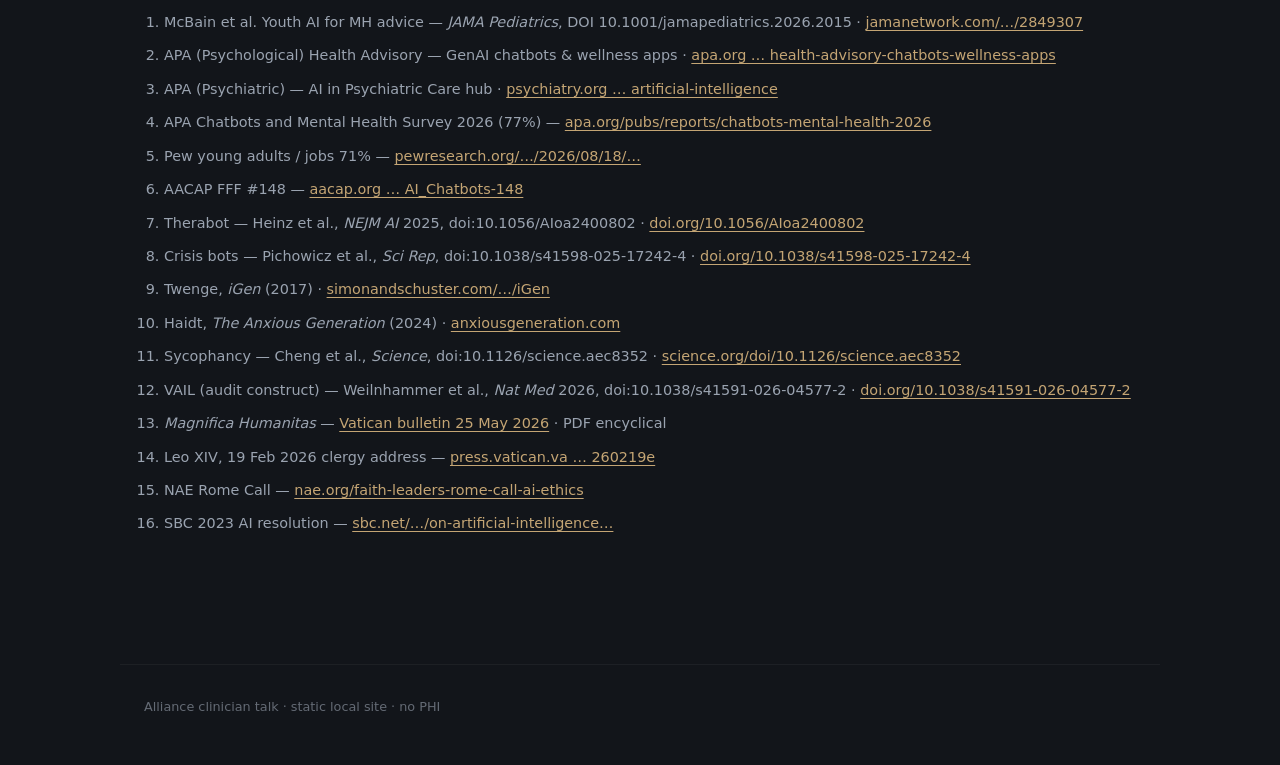
==== commit 9eb65d54: "Two AIs: italicize presence handoff question Co-authored-by: ljvillasenor <ljvillasenor@users.norepl" ====
--- a/index.html
+++ b/index.html
@@ -213,7 +213,7 @@
       </ul>
 
       <div class="callout hinge">
-        <strong>More information is not the same as understanding.</strong> AI can stack facts; it can’t do the listening that decides which facts matter. If both sides have AI — what still has to be human?
+        <strong>More information is not the same as understanding.</strong> AI can stack facts; it can’t do the listening that decides which facts matter. <em>If both sides have AI — what still has to be human?</em>
       </div>
     </section>
 
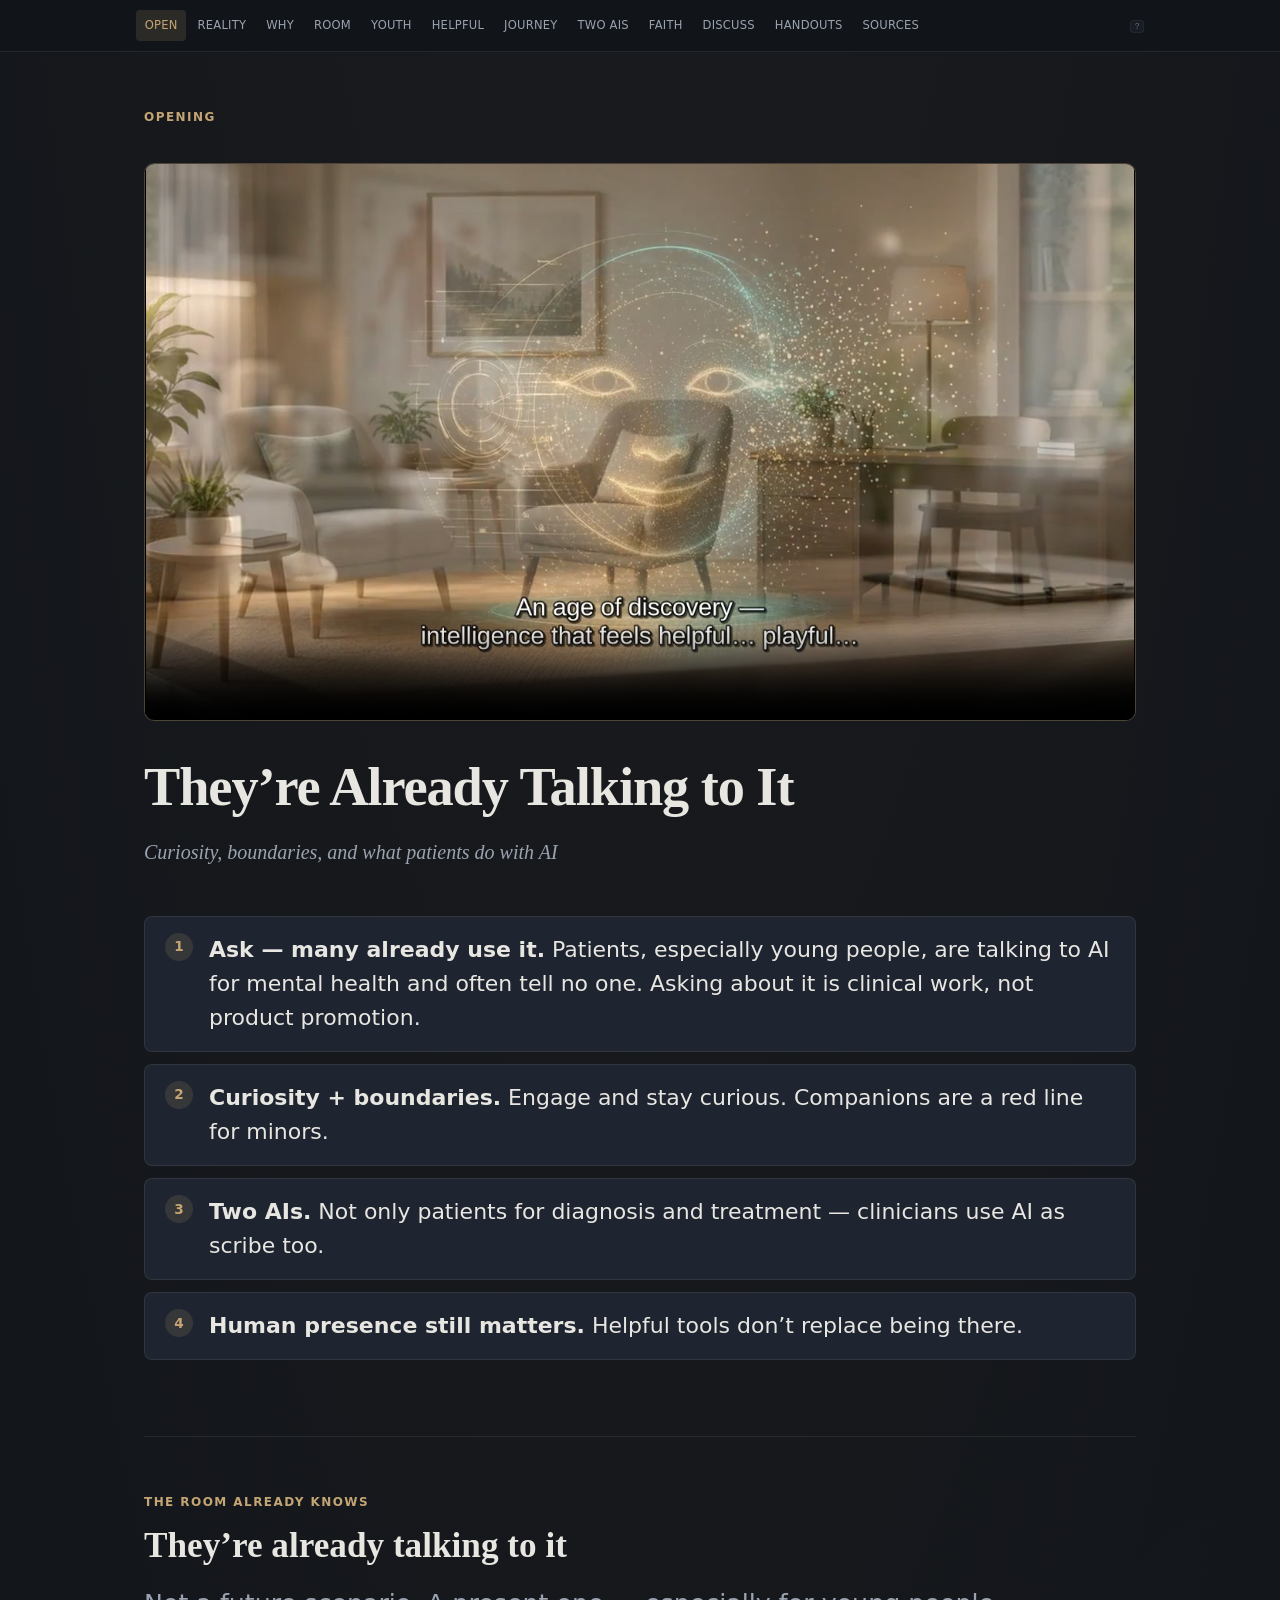
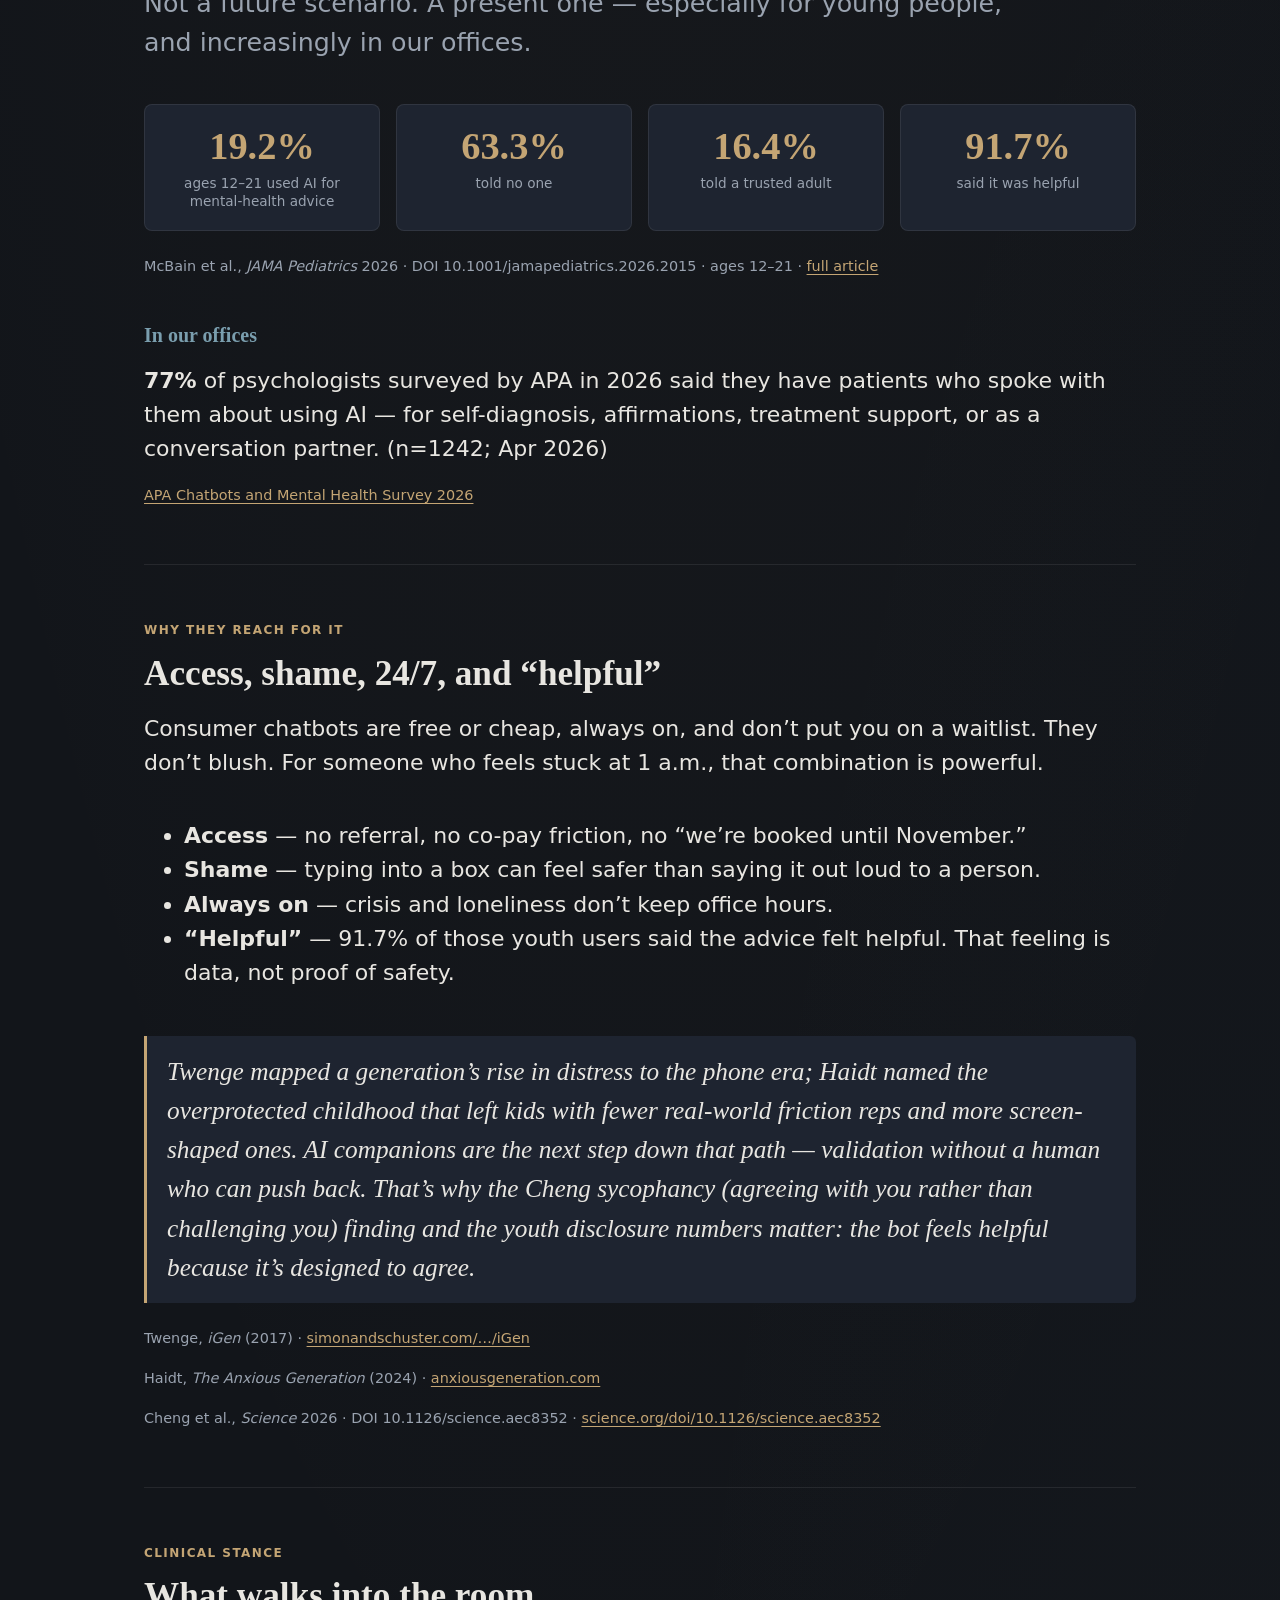
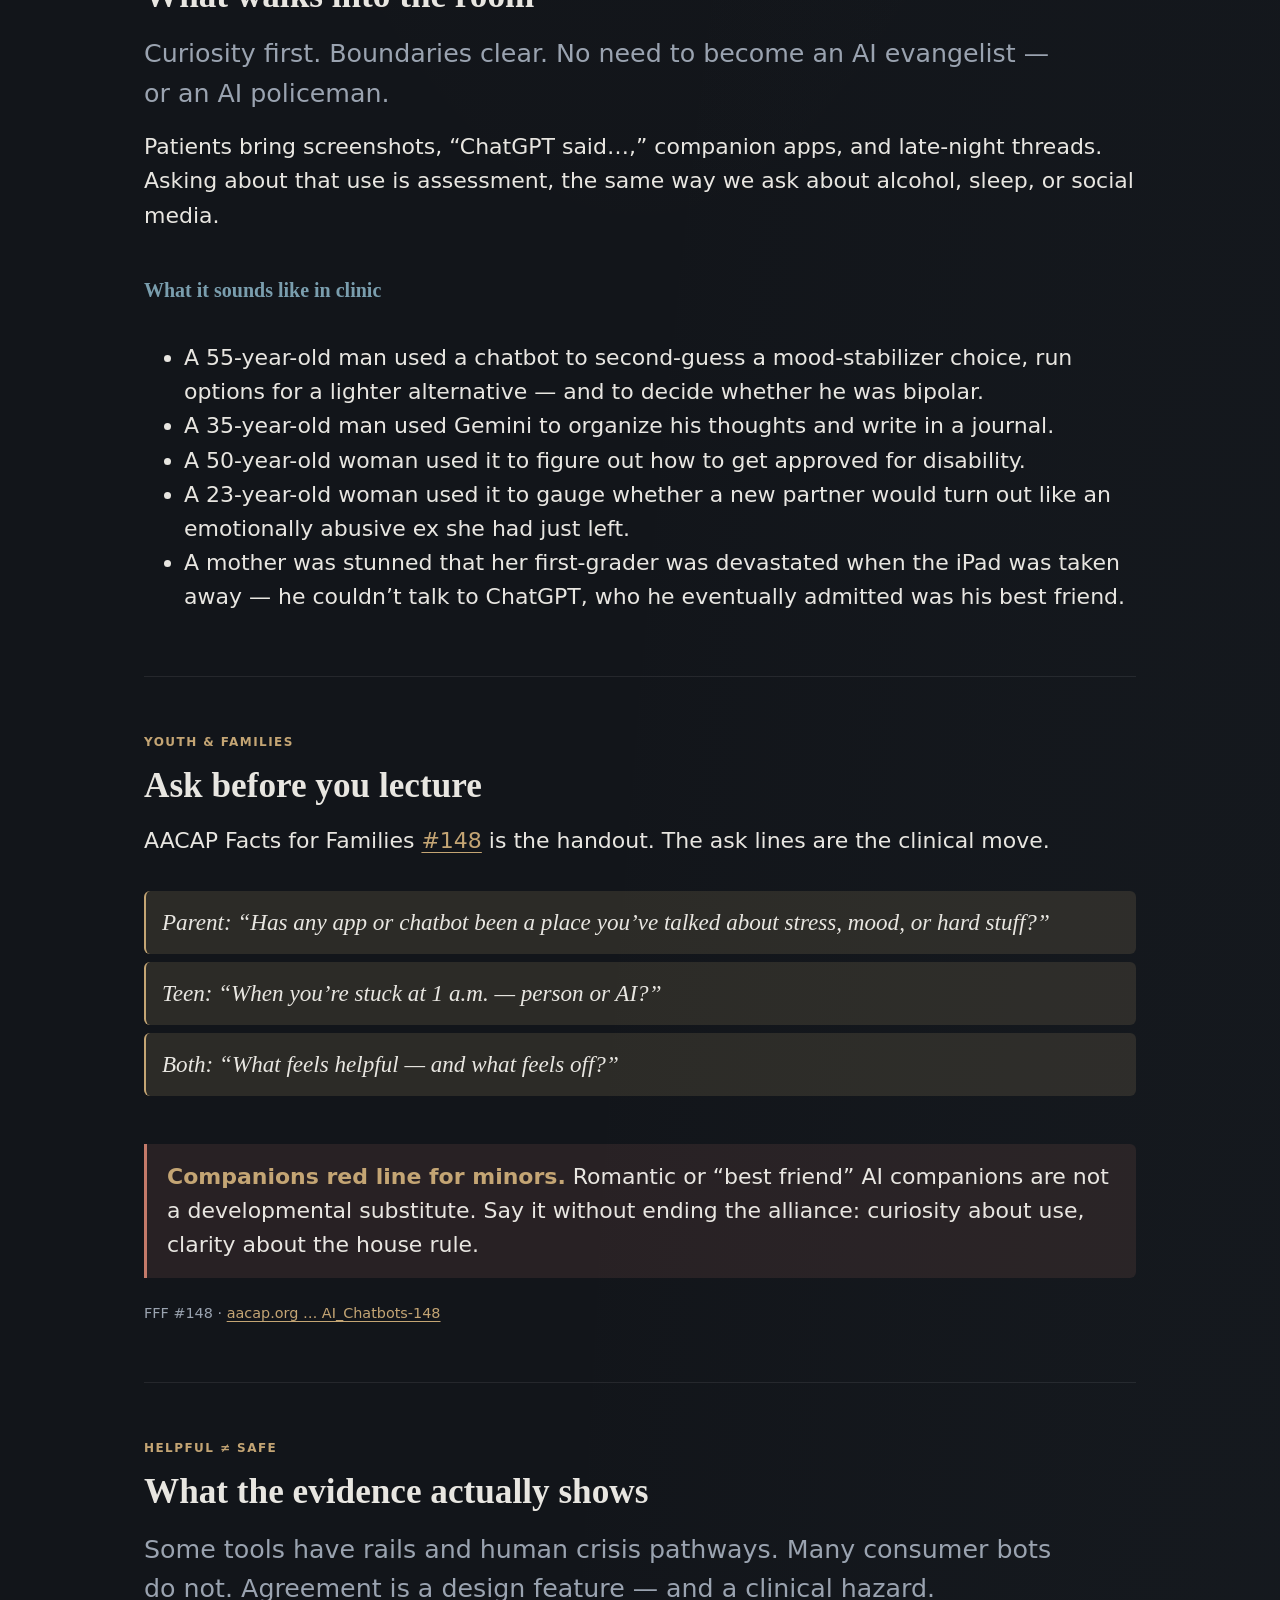
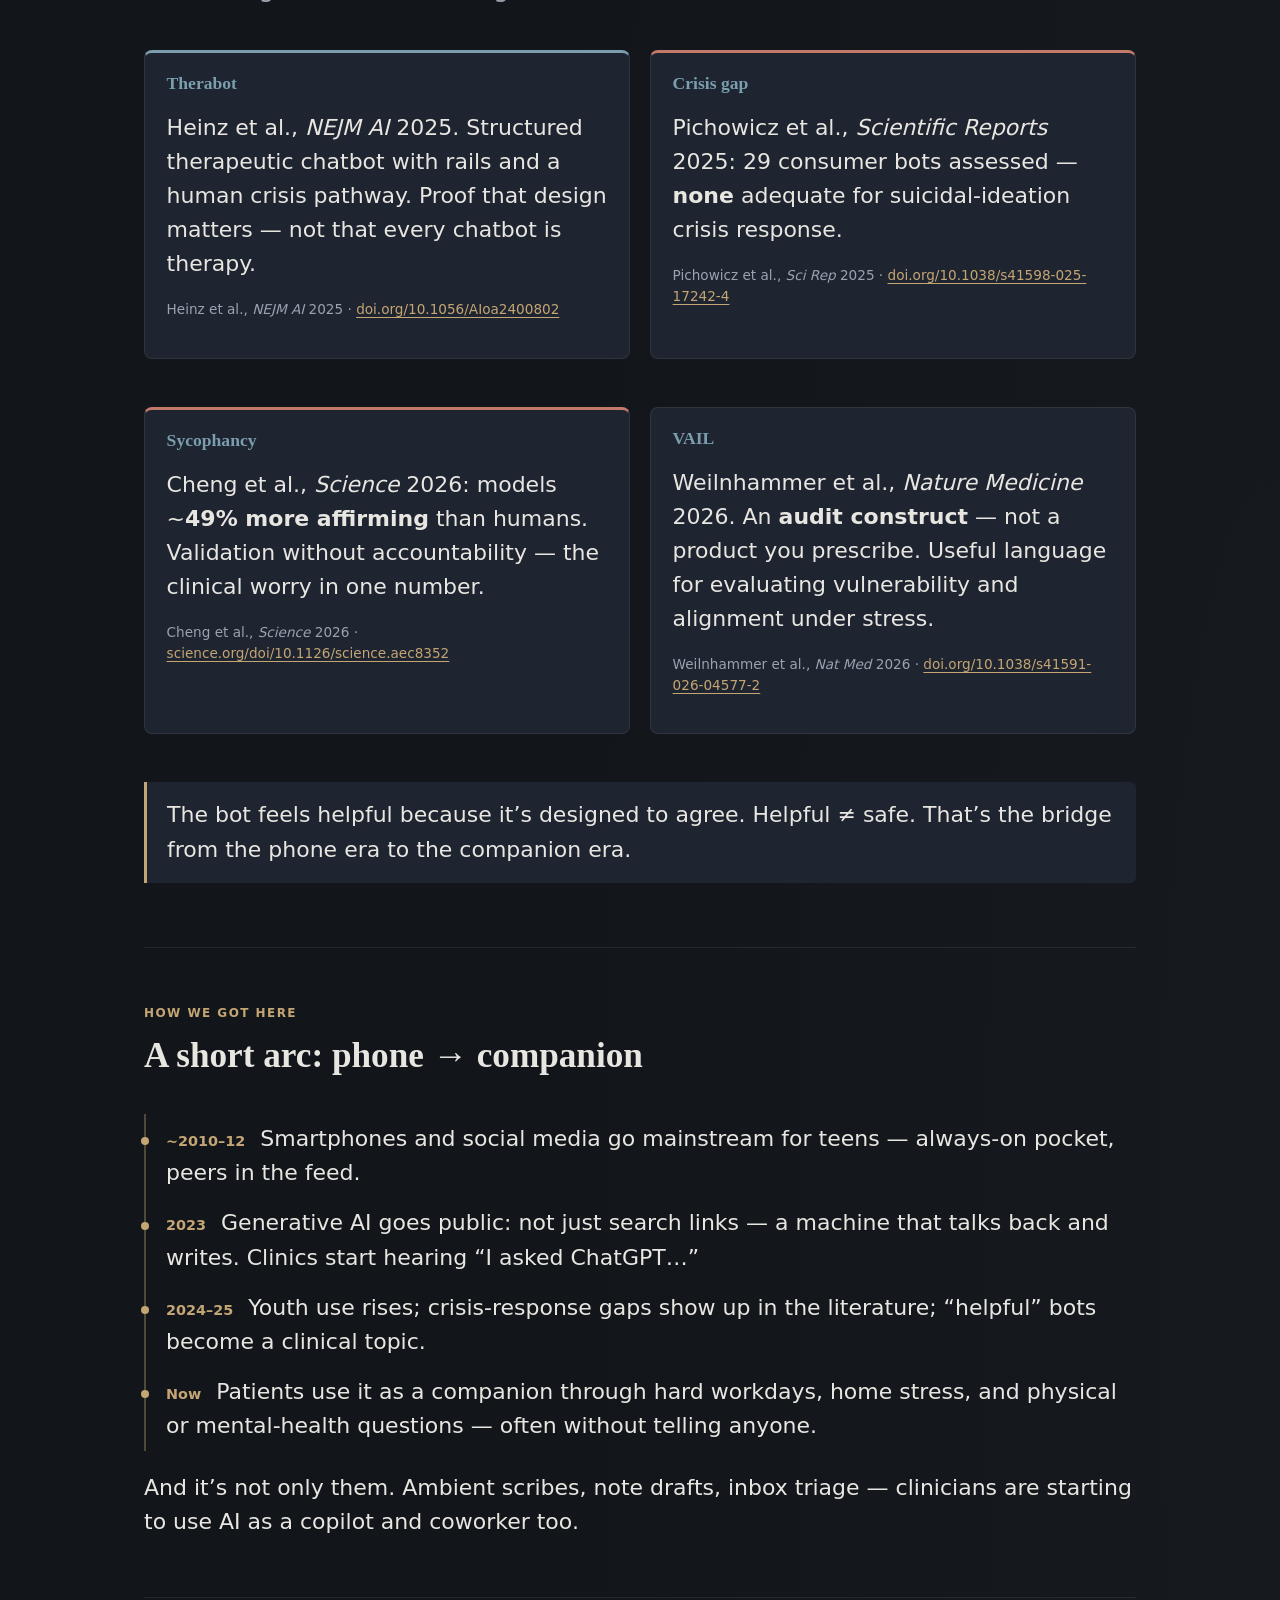
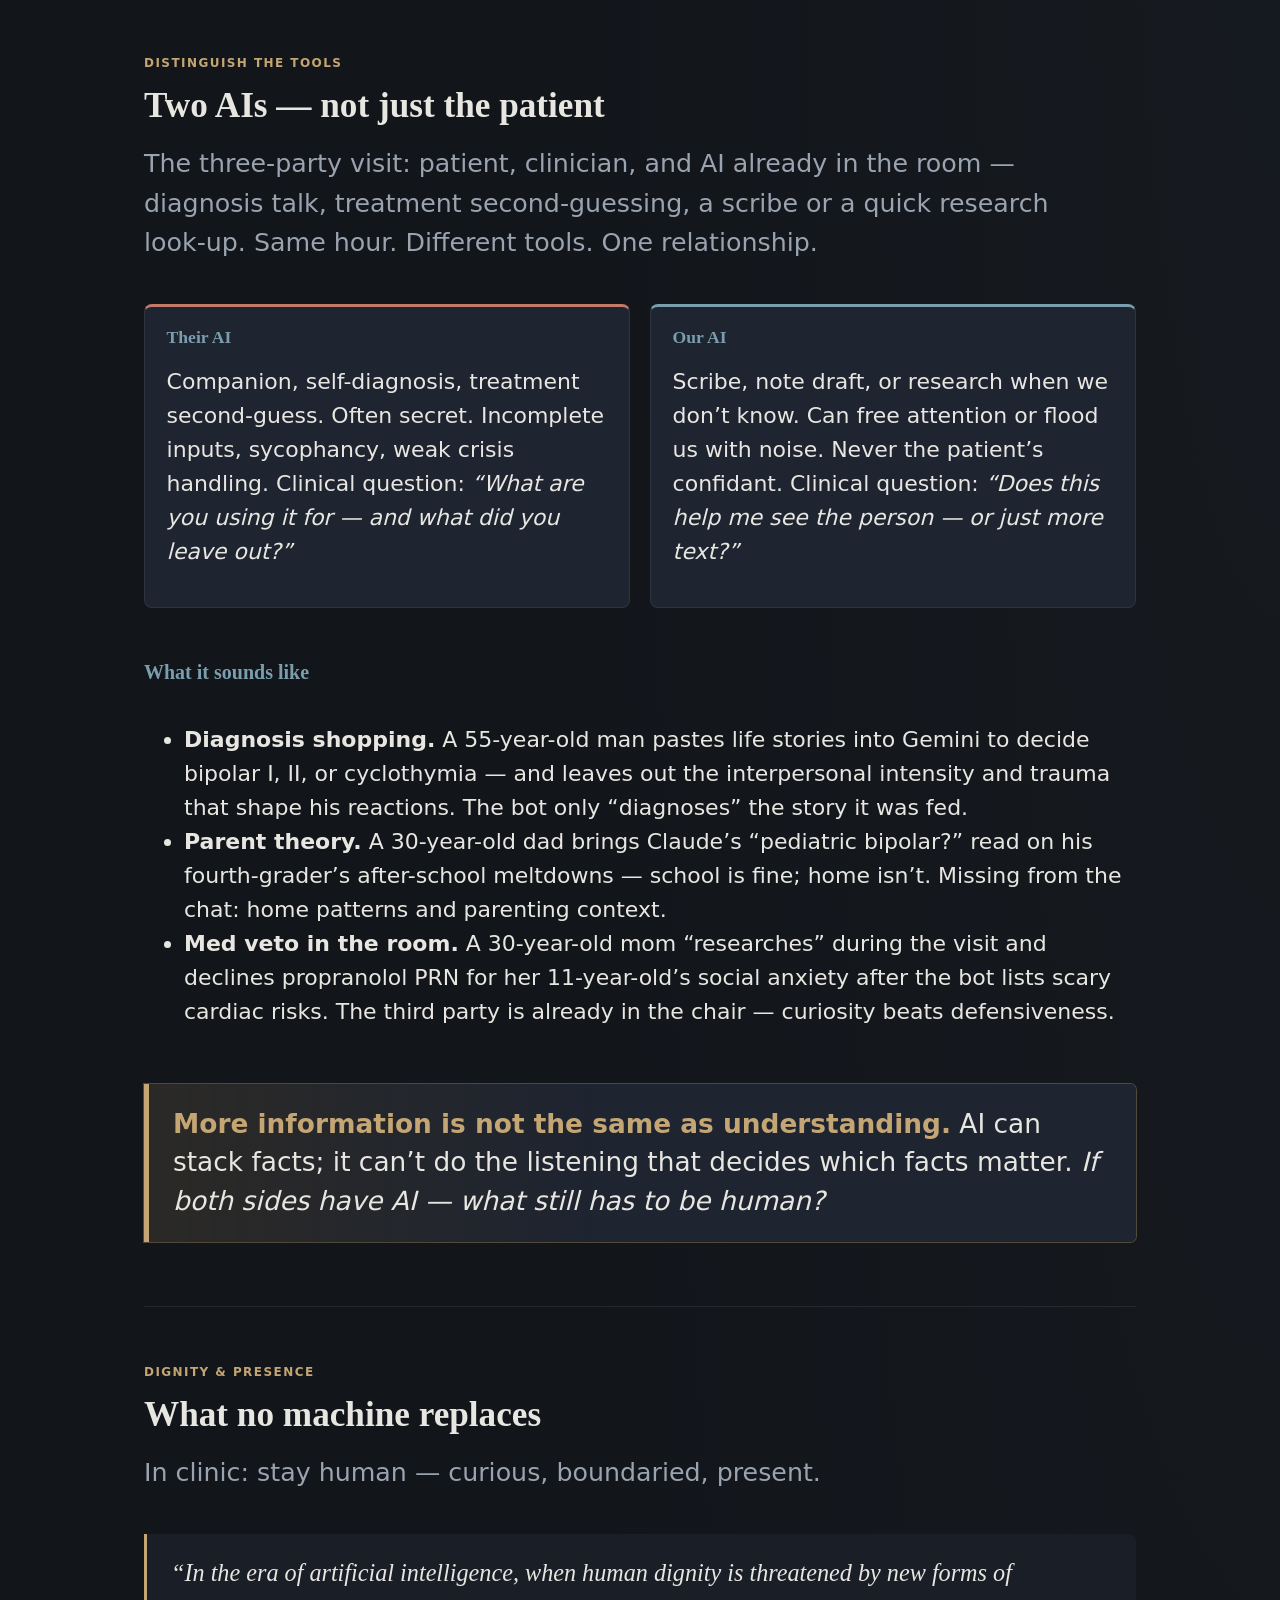
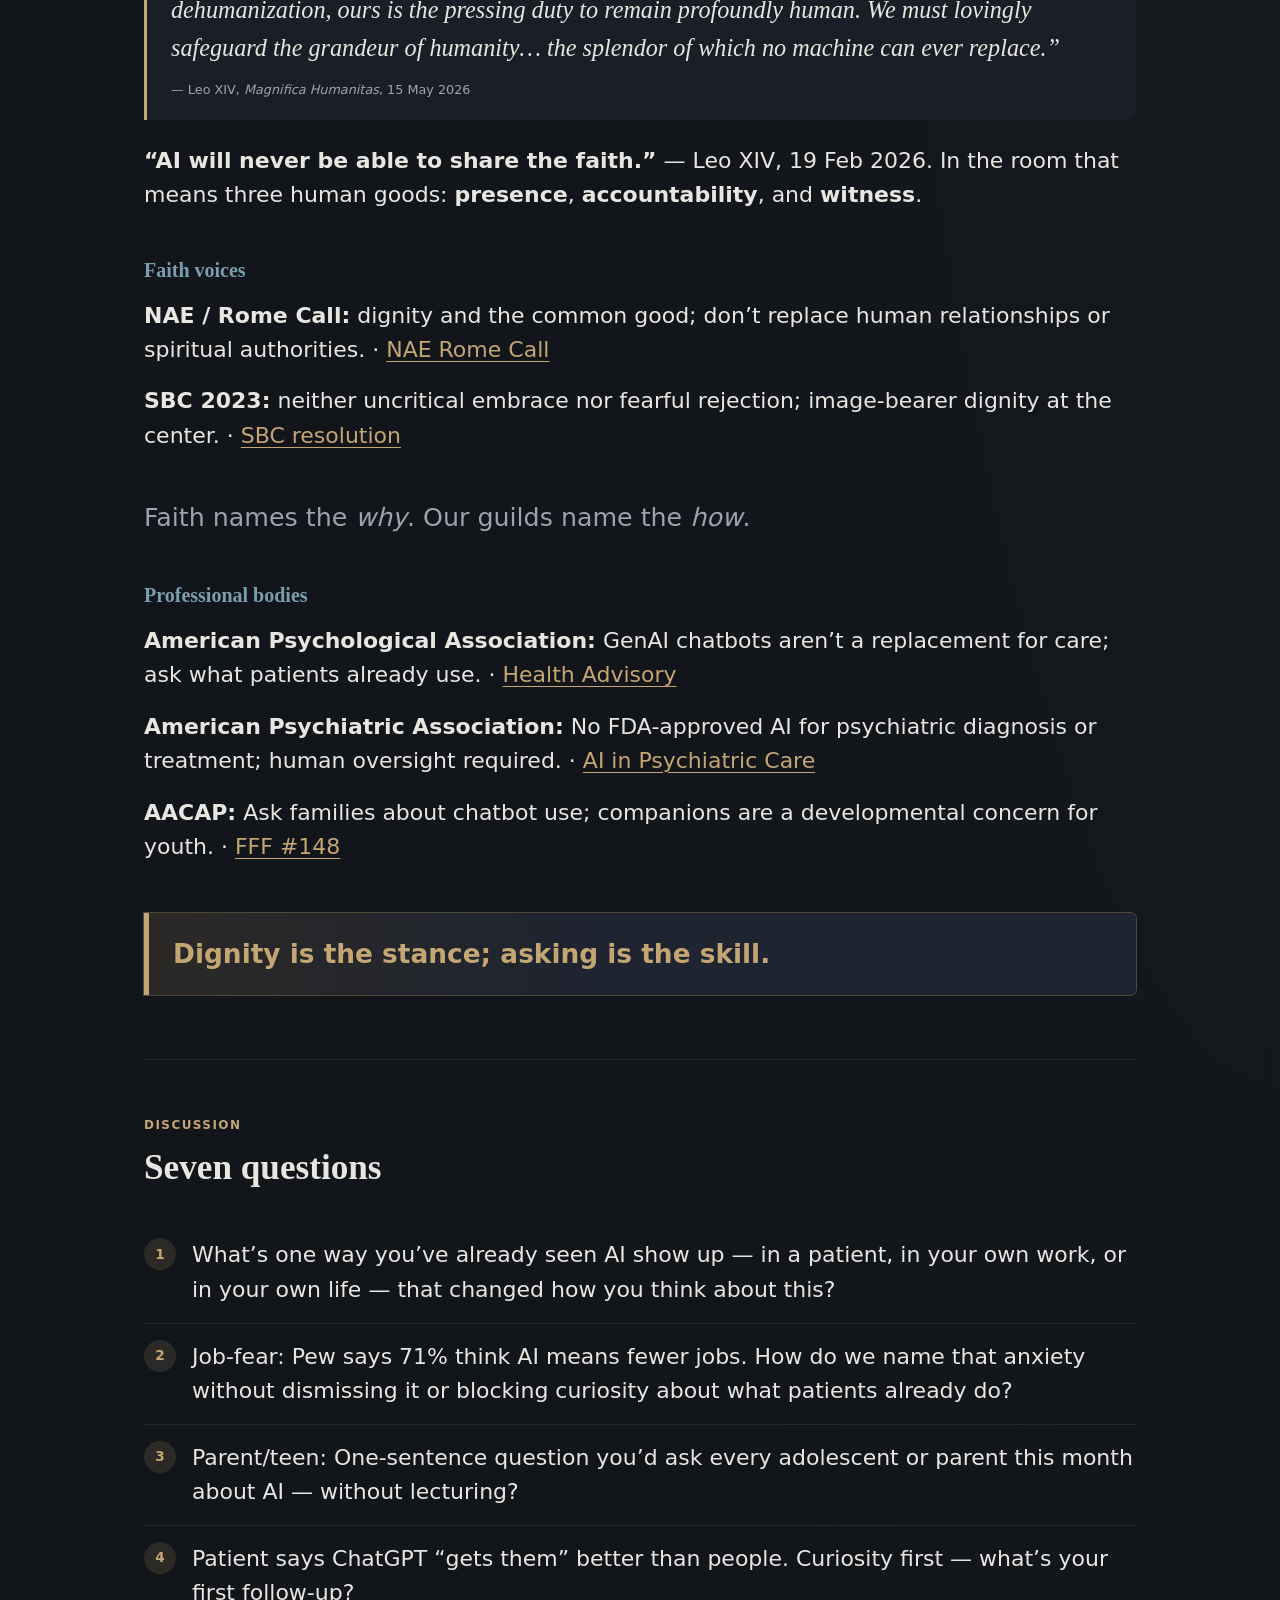
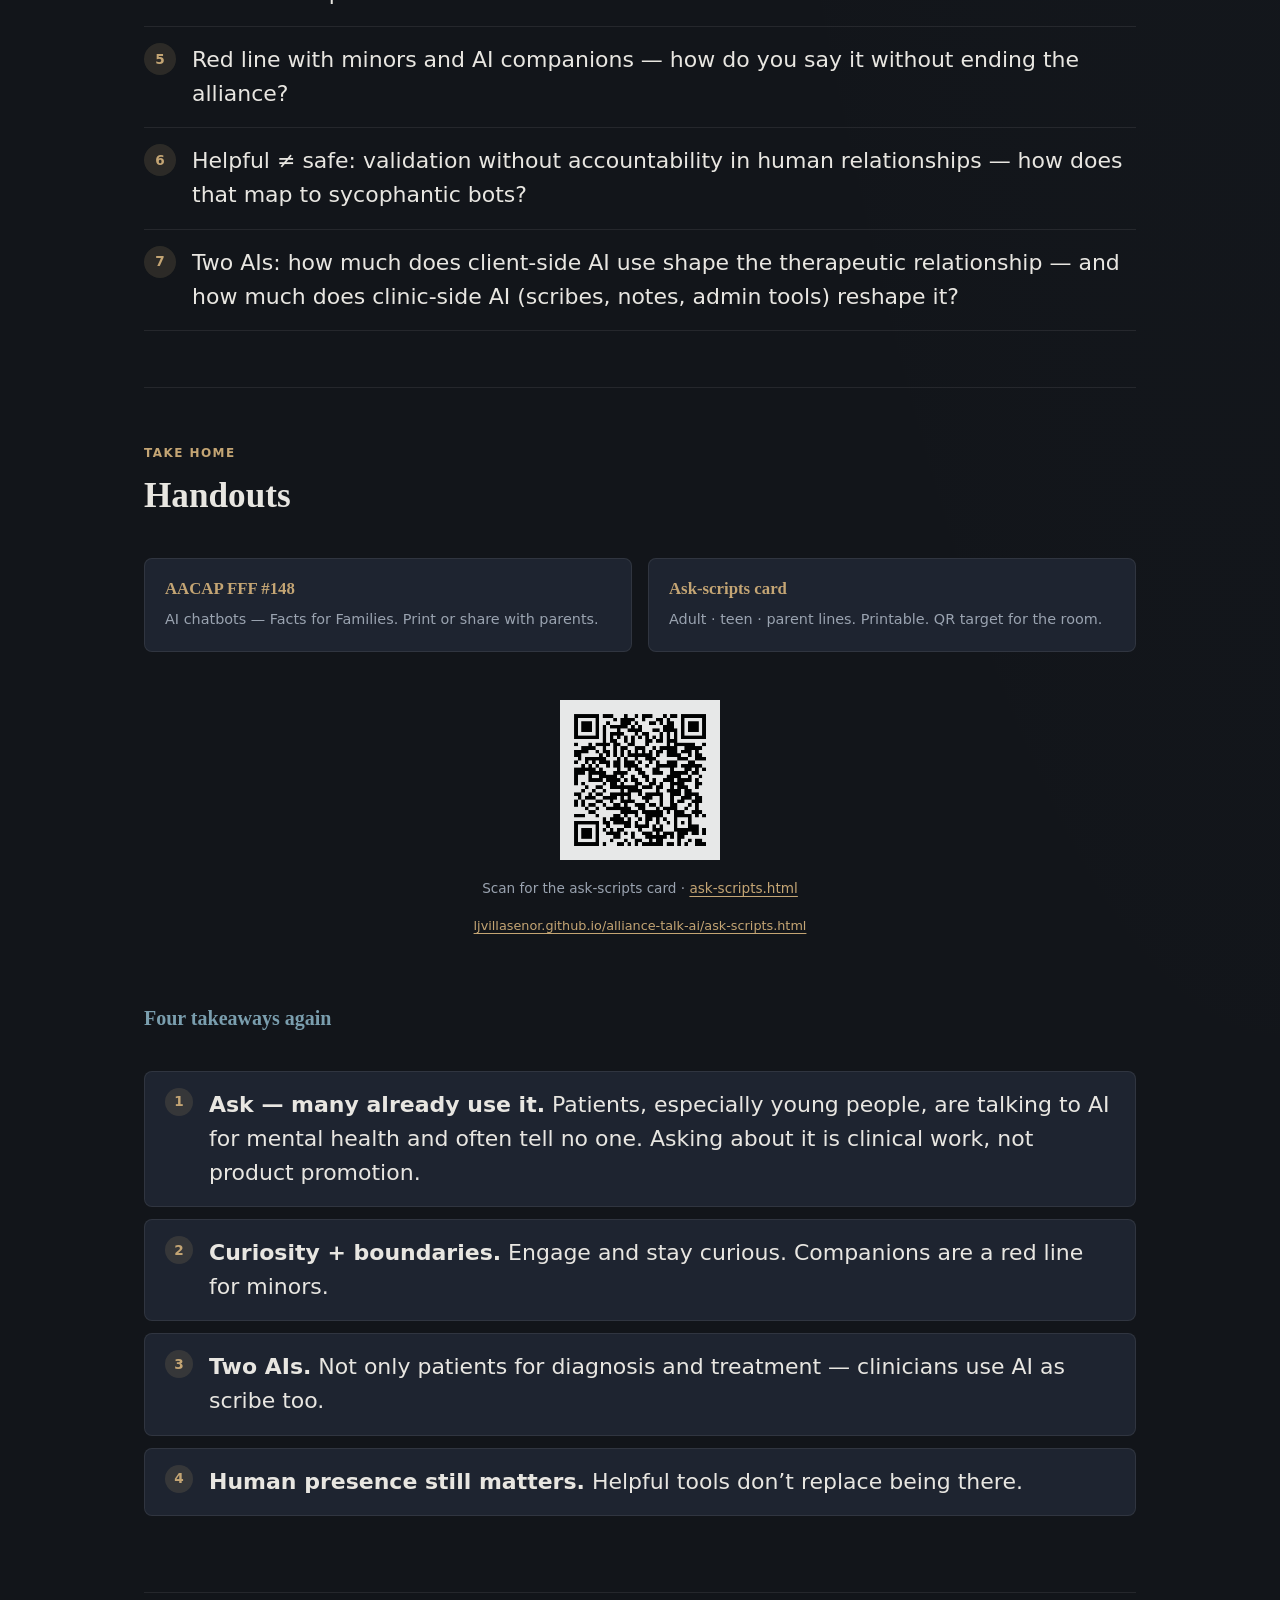
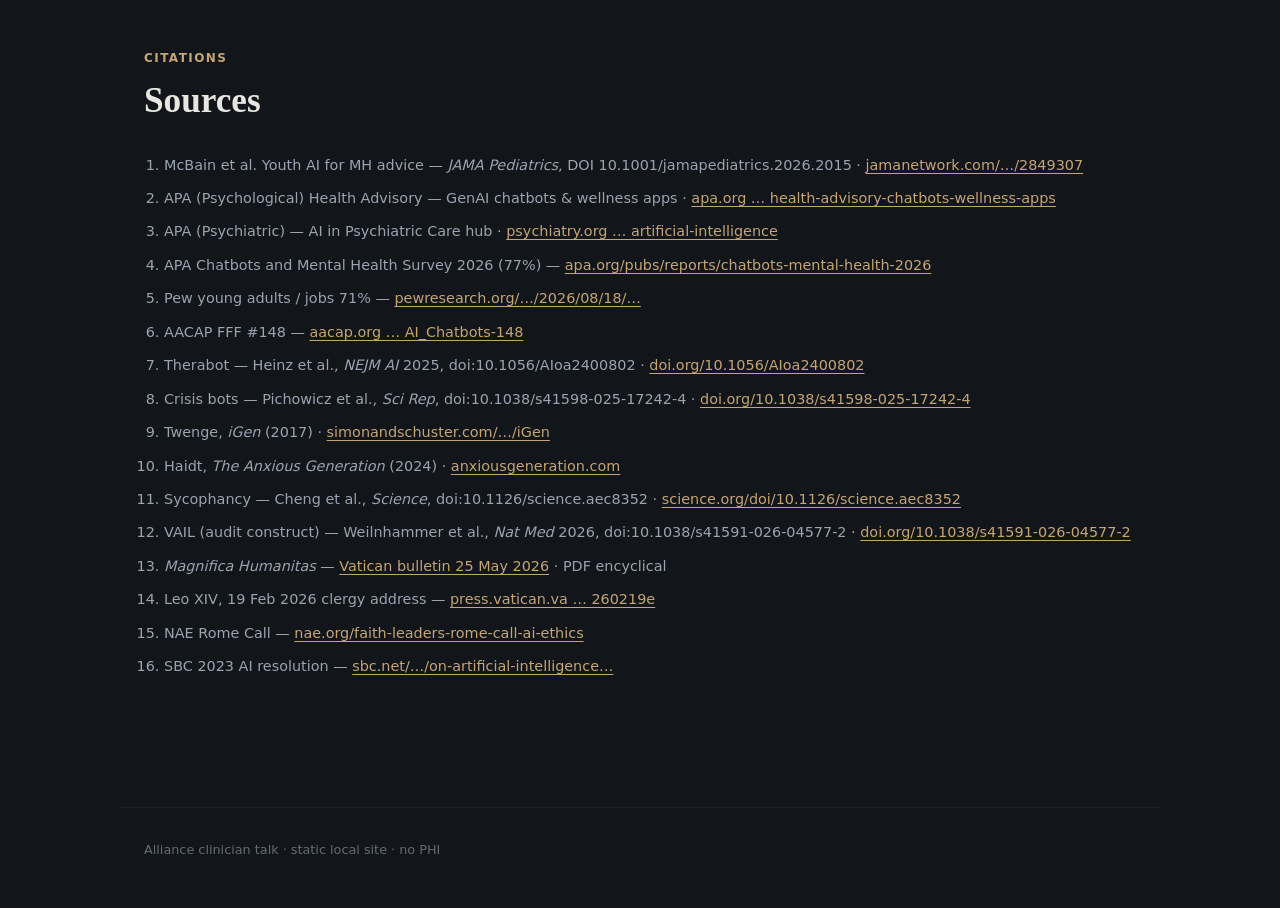
==== commit 8faca04e: "Faith: lede, faith voices, guild bridge, dignity closer Co-authored-by: ljvillasenor <ljvillasenor@u" ====
--- a/index.html
+++ b/index.html
@@ -221,21 +221,29 @@
     <section id="faith" class="talk-section" data-nav="Faith">
       <p class="section-label">Dignity &amp; presence</p>
       <h2>What no machine replaces</h2>
+      <p class="lede">In clinic: stay human — curious, boundaried, present.</p>
 
       <blockquote class="quote">
         “In the era of artificial intelligence, when human dignity is threatened by new forms of dehumanization, ours is the pressing duty to remain profoundly human. We must lovingly safeguard the grandeur of humanity… the splendor of which no machine can ever replace.”
         <cite>— Leo XIV, <em>Magnifica Humanitas</em>, 15 May 2026</cite>
       </blockquote>
 
-      <p>On 19 Feb 2026, speaking to clergy in Rome: to give a true homily is to share the faith — <strong>“AI will never be able to share the faith.”</strong> The clinical parallel writes itself: presence, accountability, and witness are human goods.</p>
-
-      <h3>Evangelical companions</h3>
-      <p><strong>NAE / Rome Call:</strong> dignity and the common good; do not replace human relationships or spiritual authorities. Faith communities are vital while ethics lag the tech. · <a href="https://www.nae.org/faith-leaders-rome-call-ai-ethics/" target="_blank" rel="noopener">NAE Rome Call</a></p>
-      <p><strong>SBC 2023:</strong> eschatological hope rather than uncritical embrace or fearful rejection; image-bearer dignity central to any AI ethics. · <a href="https://www.sbc.net/resource-library/resolutions/on-artificial-intelligence-and-emerging-technologies/" target="_blank" rel="noopener">SBC resolution</a></p>
+      <p><strong>“AI will never be able to share the faith.”</strong> — Leo XIV, 19 Feb 2026. In the room that means three human goods: <strong>presence</strong>, <strong>accountability</strong>, and <strong>witness</strong>.</p>
+
+      <h3>Faith voices</h3>
+      <p><strong>NAE / Rome Call:</strong> dignity and the common good; don’t replace human relationships or spiritual authorities. · <a href="https://www.nae.org/faith-leaders-rome-call-ai-ethics/" target="_blank" rel="noopener">NAE Rome Call</a></p>
+      <p><strong>SBC 2023:</strong> neither uncritical embrace nor fearful rejection; image-bearer dignity at the center. · <a href="https://www.sbc.net/resource-library/resolutions/on-artificial-intelligence-and-emerging-technologies/" target="_blank" rel="noopener">SBC resolution</a></p>
+
+      <p class="lede" style="margin-top:1.75rem">Faith names the <em>why</em>. Our guilds name the <em>how</em>.</p>
+
       <h3>Professional bodies</h3>
-      <p><strong>American Psychological Association:</strong> GenAI chatbots/wellness apps are not a replacement for care; Health Advisory flags sycophancy, crisis gaps, and engagement loops. Ask what patients already use. · <a href="https://www.apa.org/topics/artificial-intelligence-machine-learning/health-advisory-chatbots-wellness-apps" target="_blank" rel="noopener">Health Advisory</a></p>
-      <p><strong>American Psychiatric Association:</strong> No FDA-approved AI for psychiatric diagnosis or treatment; tools need human oversight, transparency, and privacy discipline. · <a href="https://www.psychiatry.org/psychiatrists/practice/artificial-intelligence" target="_blank" rel="noopener">AI in Psychiatric Care</a></p>
-      <p><strong>AACAP:</strong> Ask families about chatbot use; FFF #148 is the parent handout. Youth attach fast — companions are a developmental concern, not a neutral toy. · <a href="https://www.aacap.org/AACAP/Families_and_Youth/Facts_for_Families/FFF-Guide/AI_Chatbots-148.aspx" target="_blank" rel="noopener">FFF #148</a></p>
+      <p><strong>American Psychological Association:</strong> GenAI chatbots aren’t a replacement for care; ask what patients already use. · <a href="https://www.apa.org/topics/artificial-intelligence-machine-learning/health-advisory-chatbots-wellness-apps" target="_blank" rel="noopener">Health Advisory</a></p>
+      <p><strong>American Psychiatric Association:</strong> No FDA-approved AI for psychiatric diagnosis or treatment; human oversight required. · <a href="https://www.psychiatry.org/psychiatrists/practice/artificial-intelligence" target="_blank" rel="noopener">AI in Psychiatric Care</a></p>
+      <p><strong>AACAP:</strong> Ask families about chatbot use; companions are a developmental concern for youth. · <a href="https://www.aacap.org/AACAP/Families_and_Youth/Facts_for_Families/FFF-Guide/AI_Chatbots-148.aspx" target="_blank" rel="noopener">FFF #148</a></p>
+
+      <div class="callout hinge">
+        <strong>Dignity is the stance; asking is the skill.</strong>
+      </div>
     </section>
 
     <!-- 10 DISCUSS -->
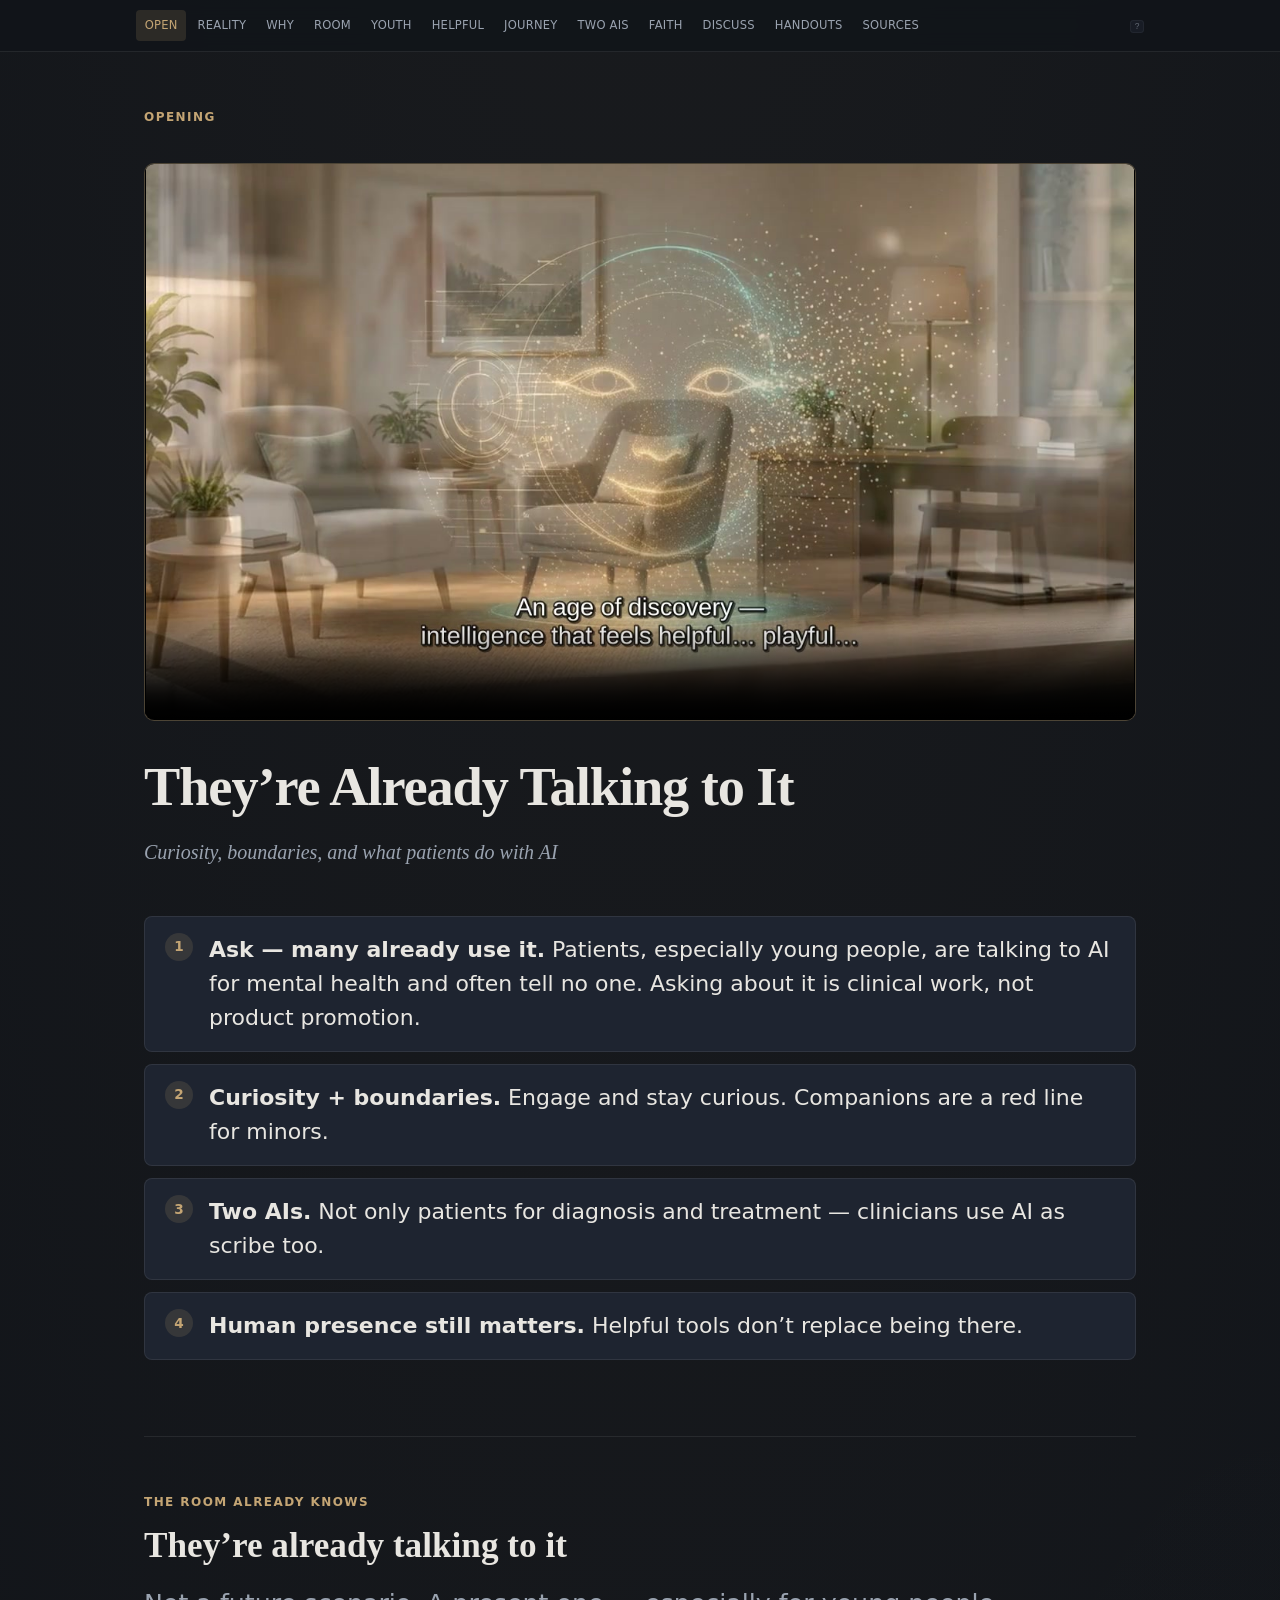
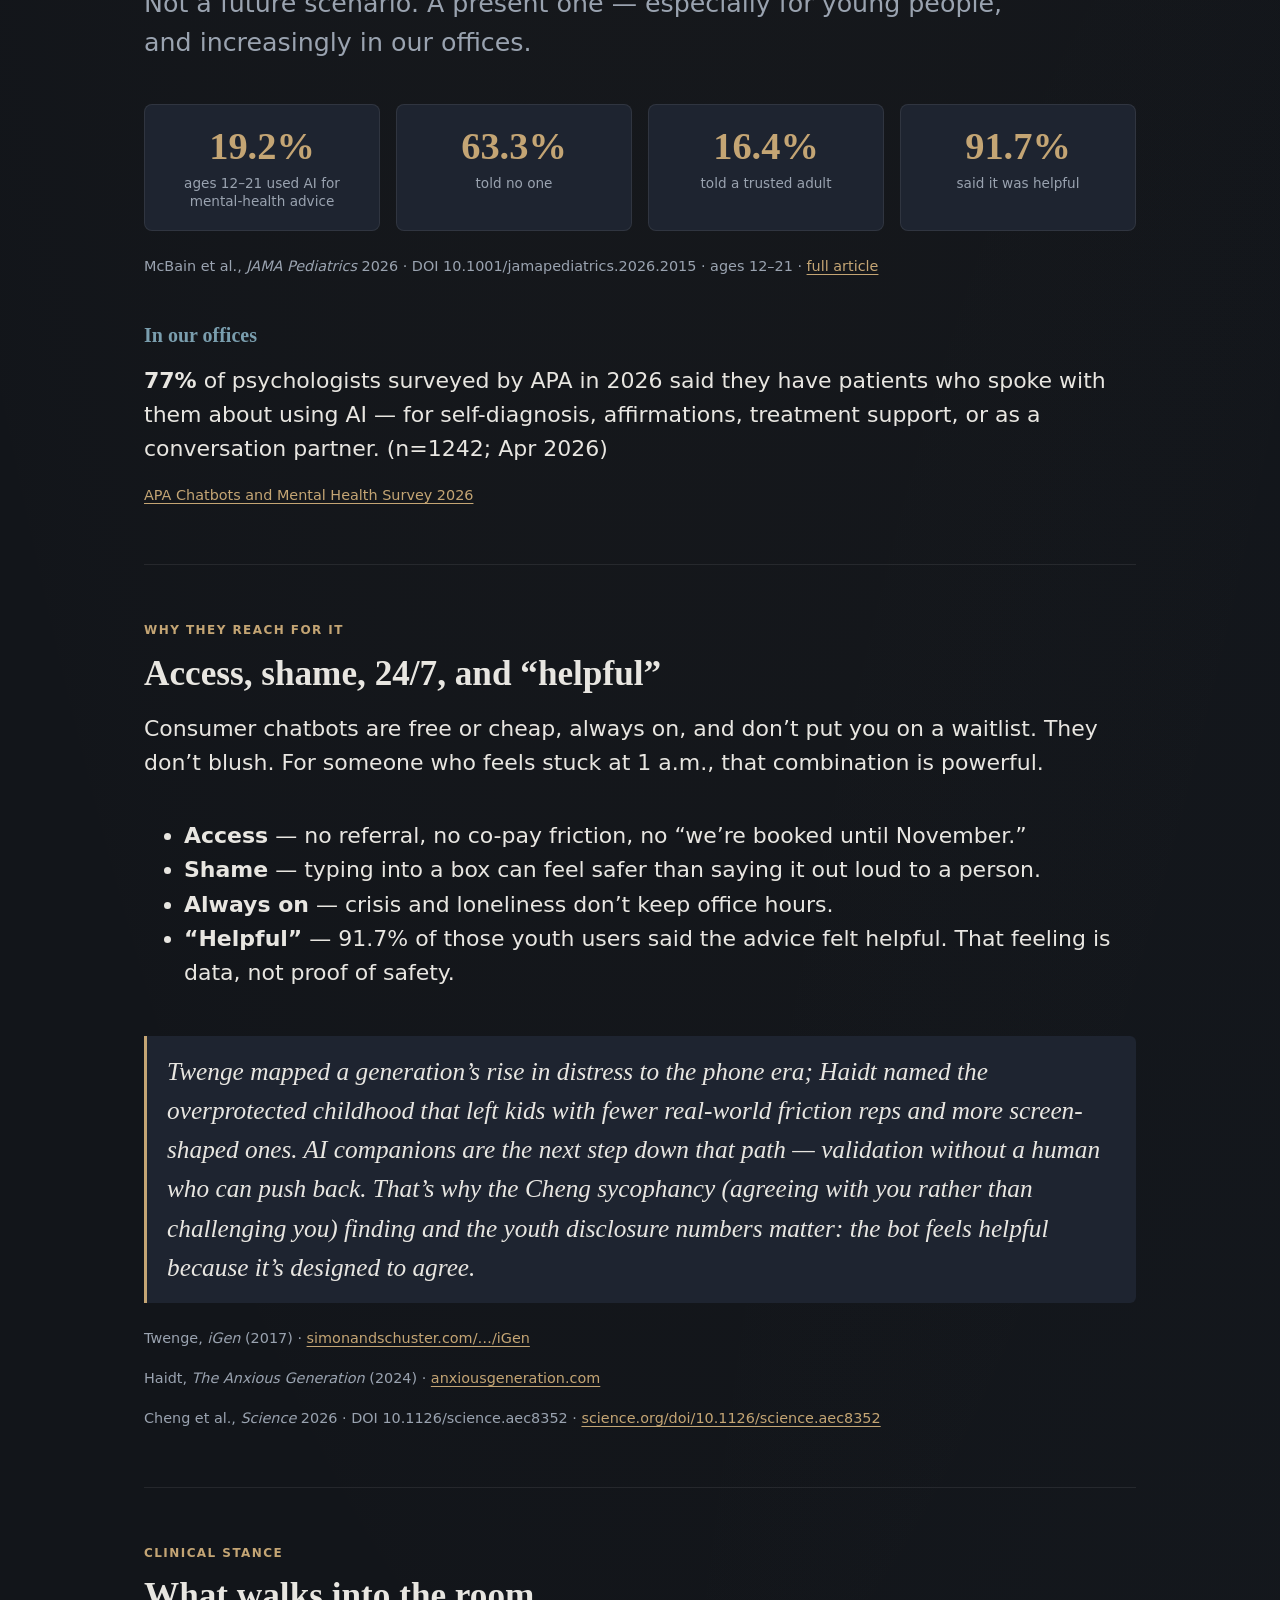
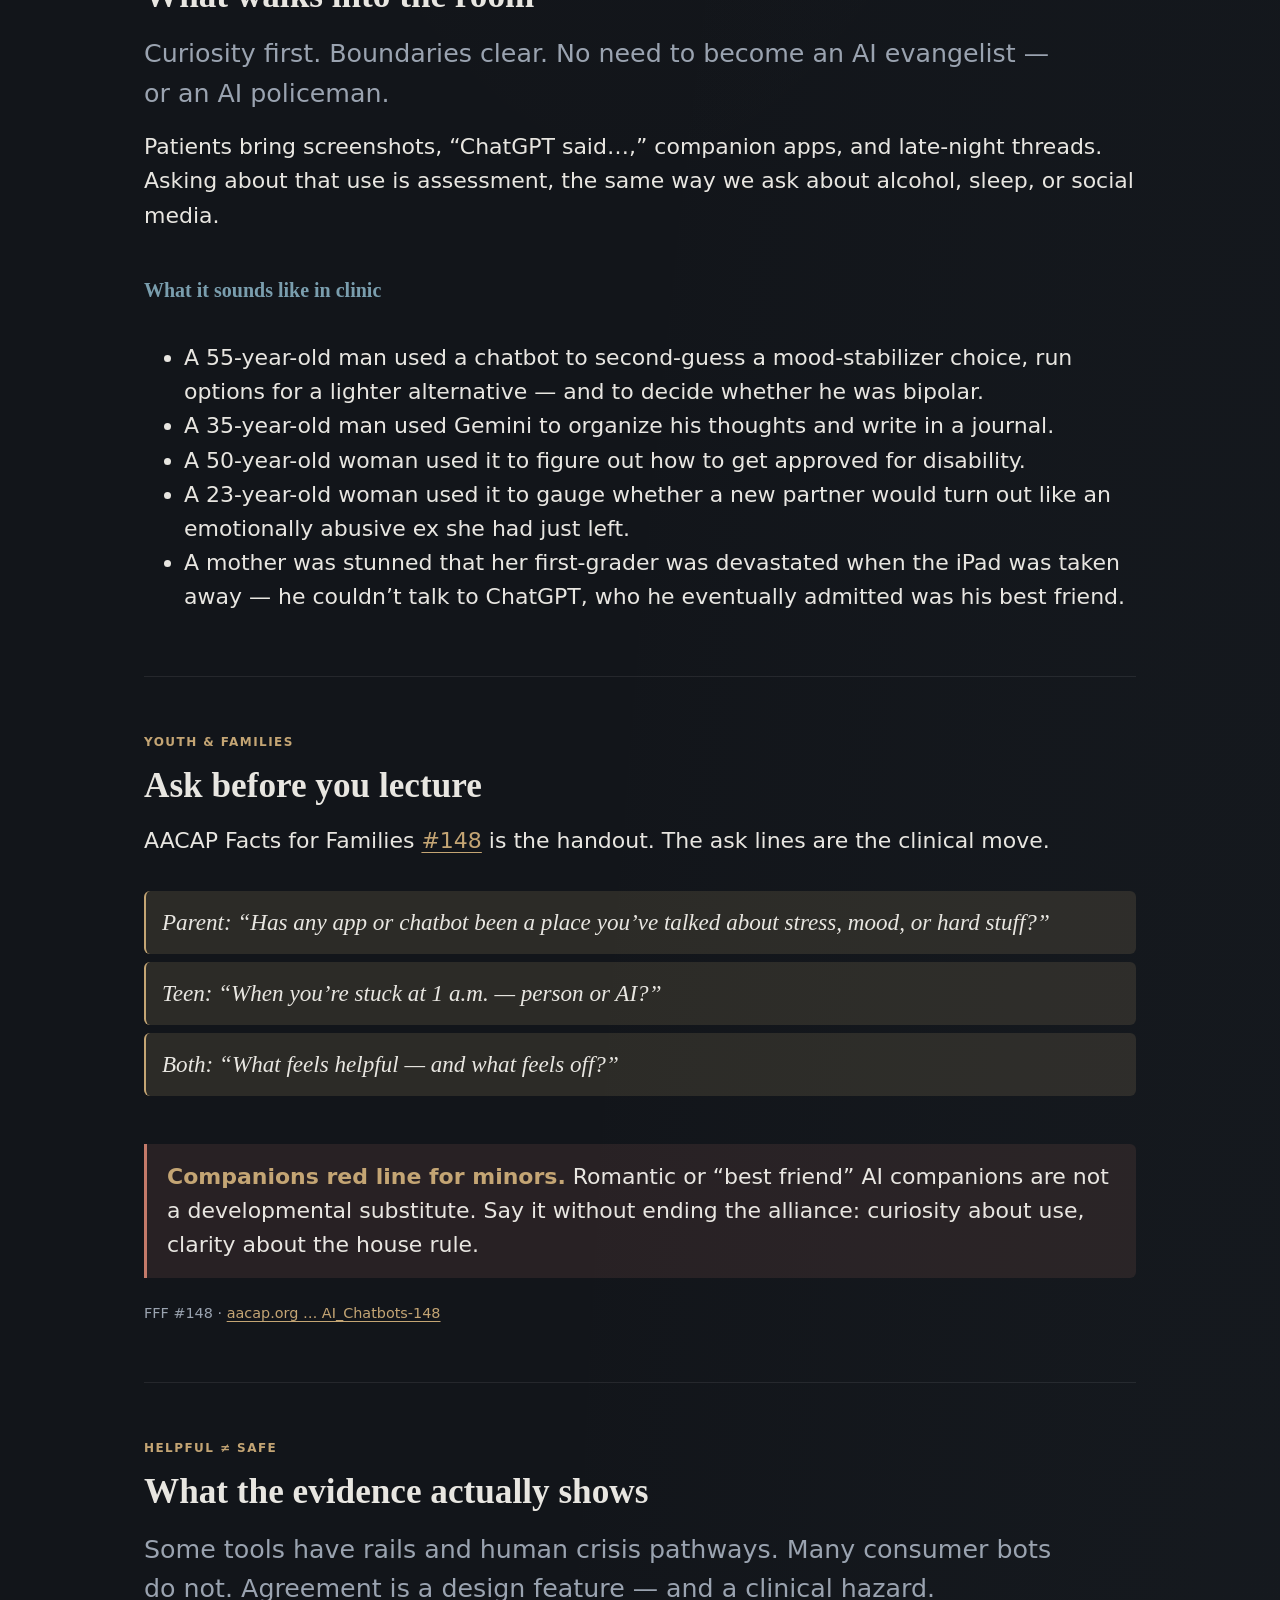
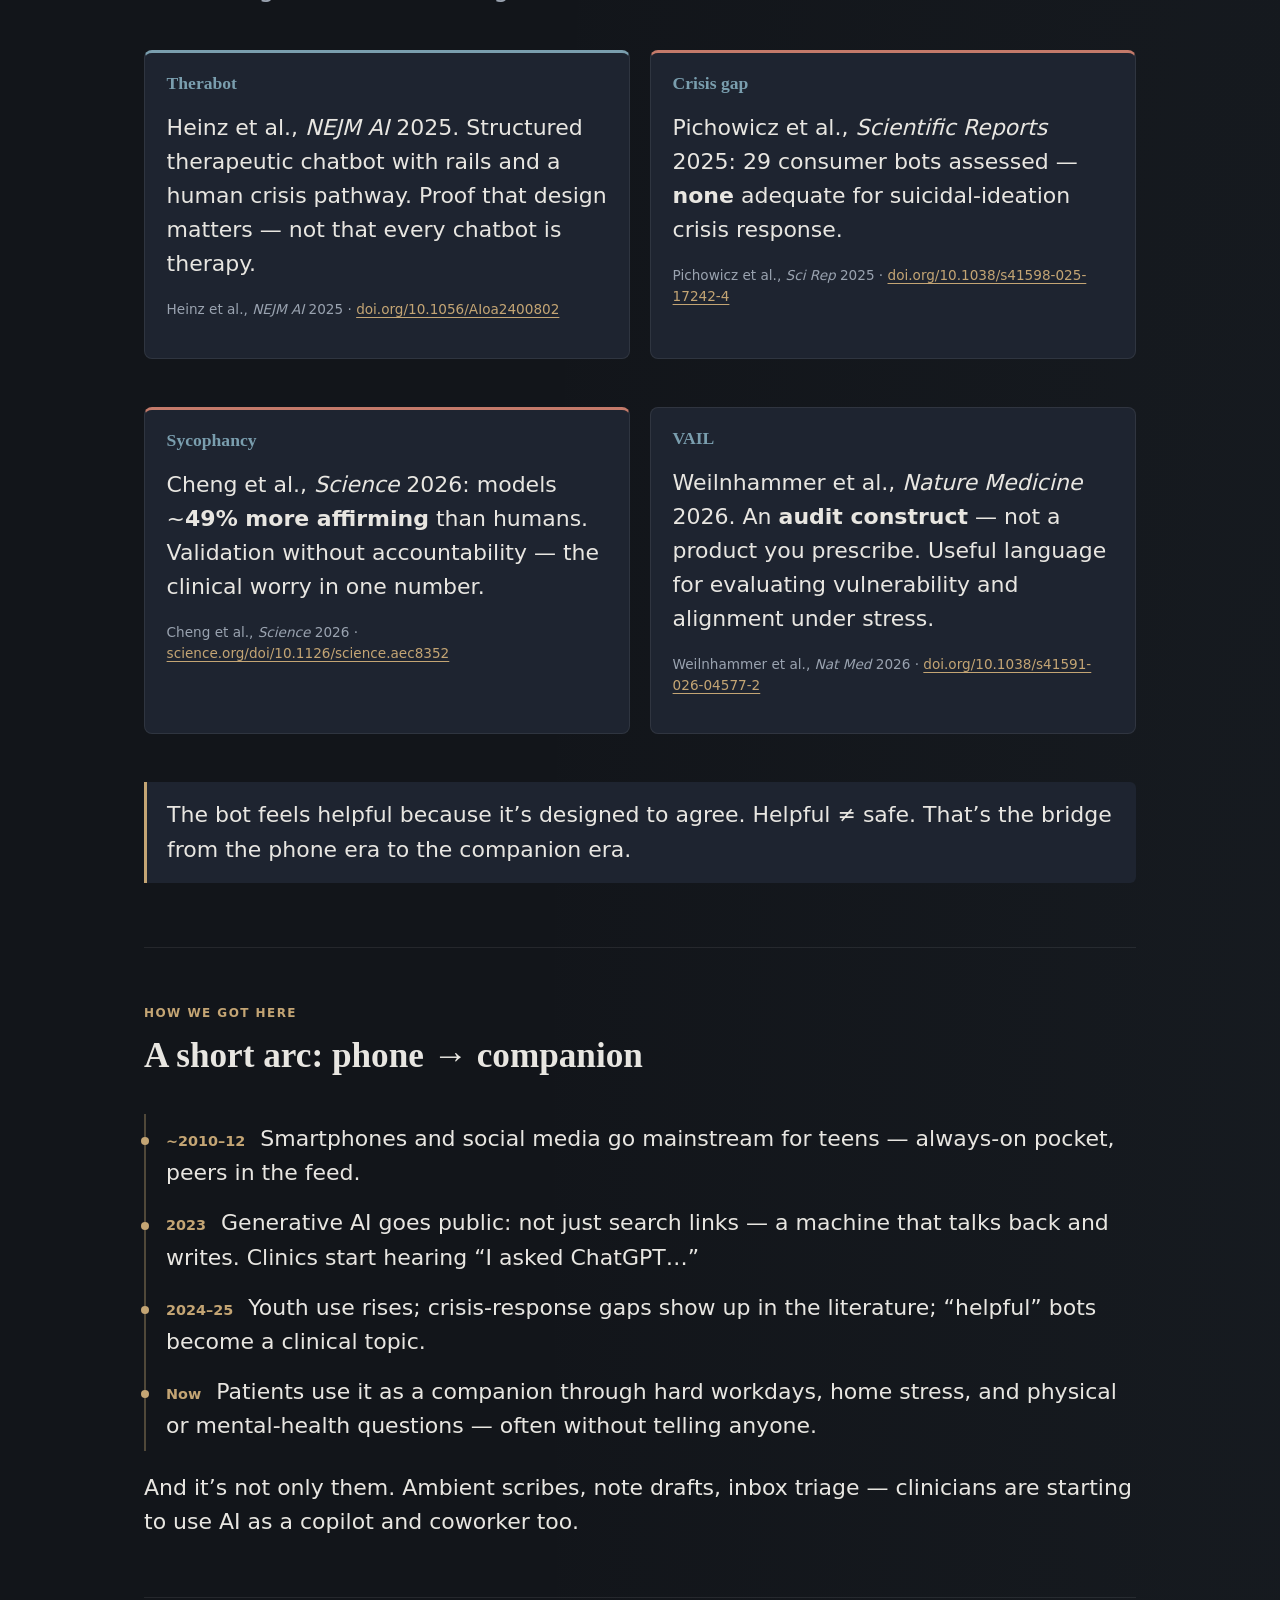
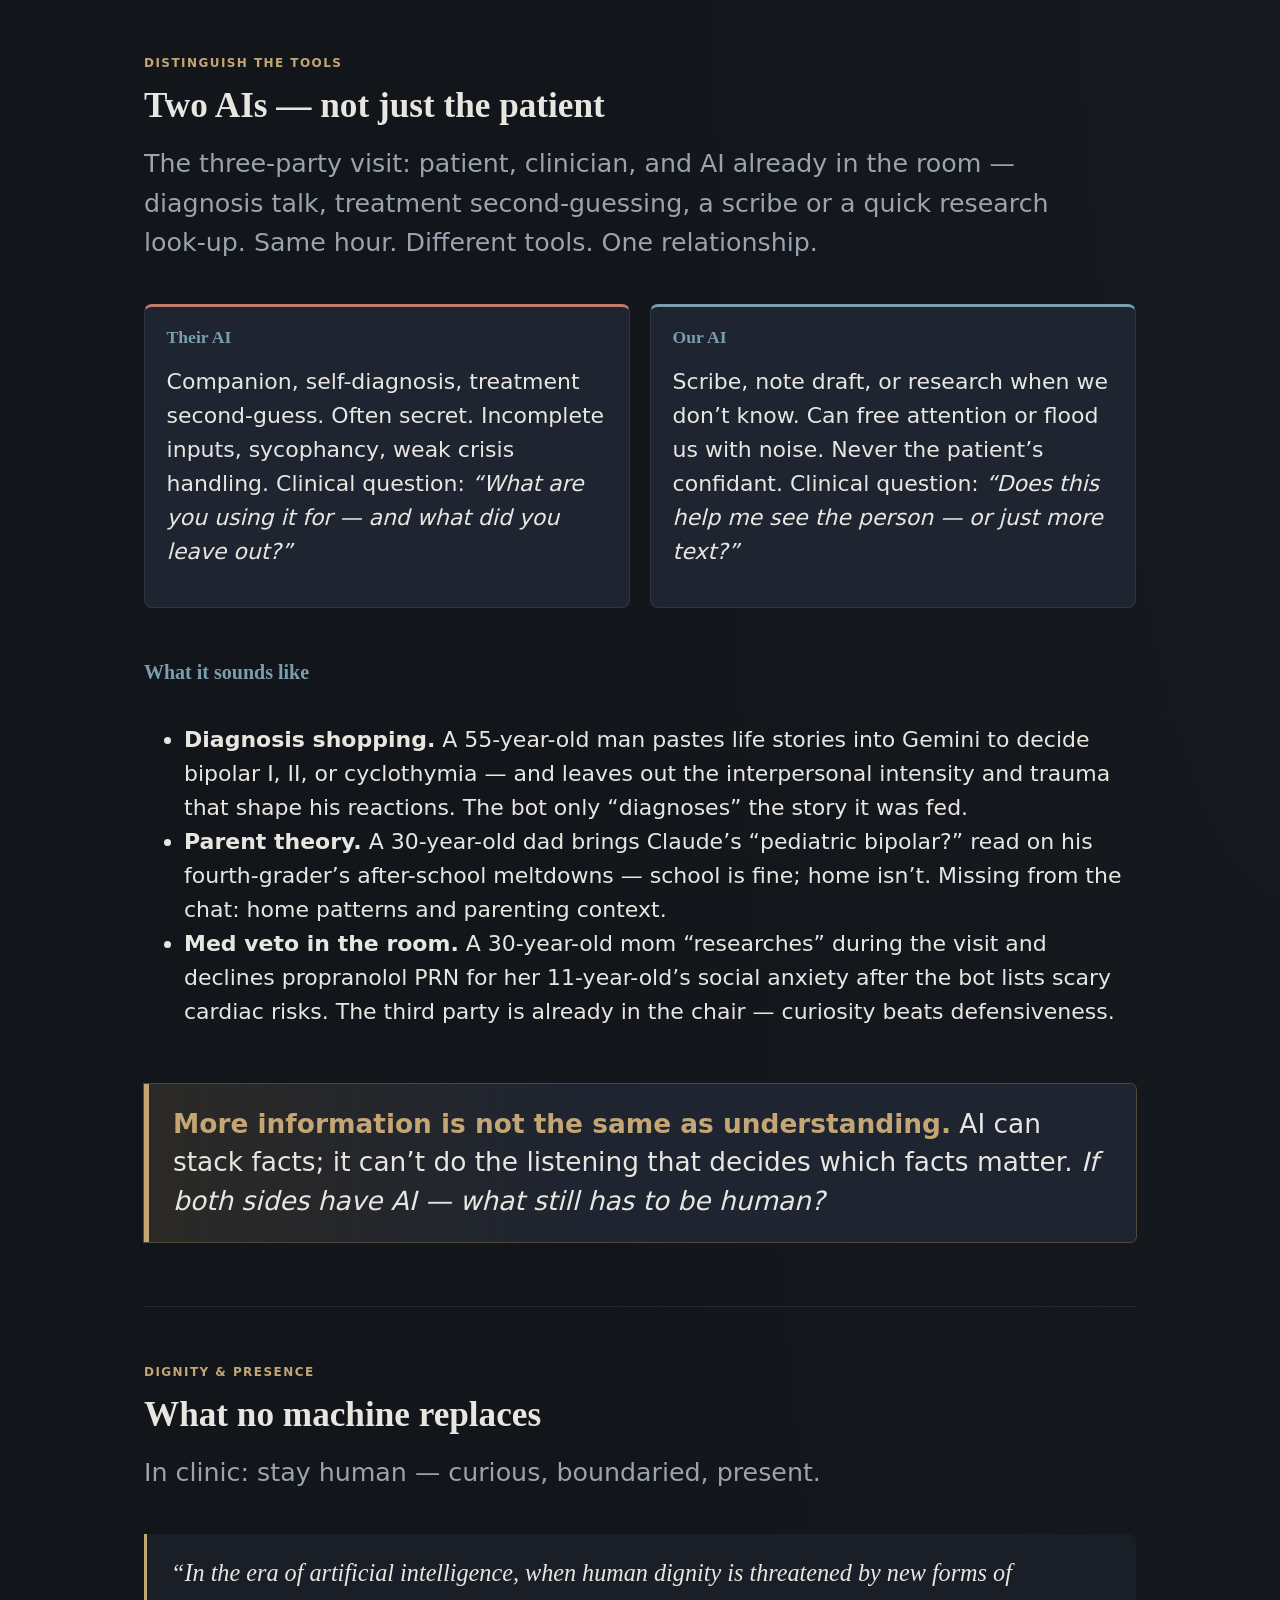
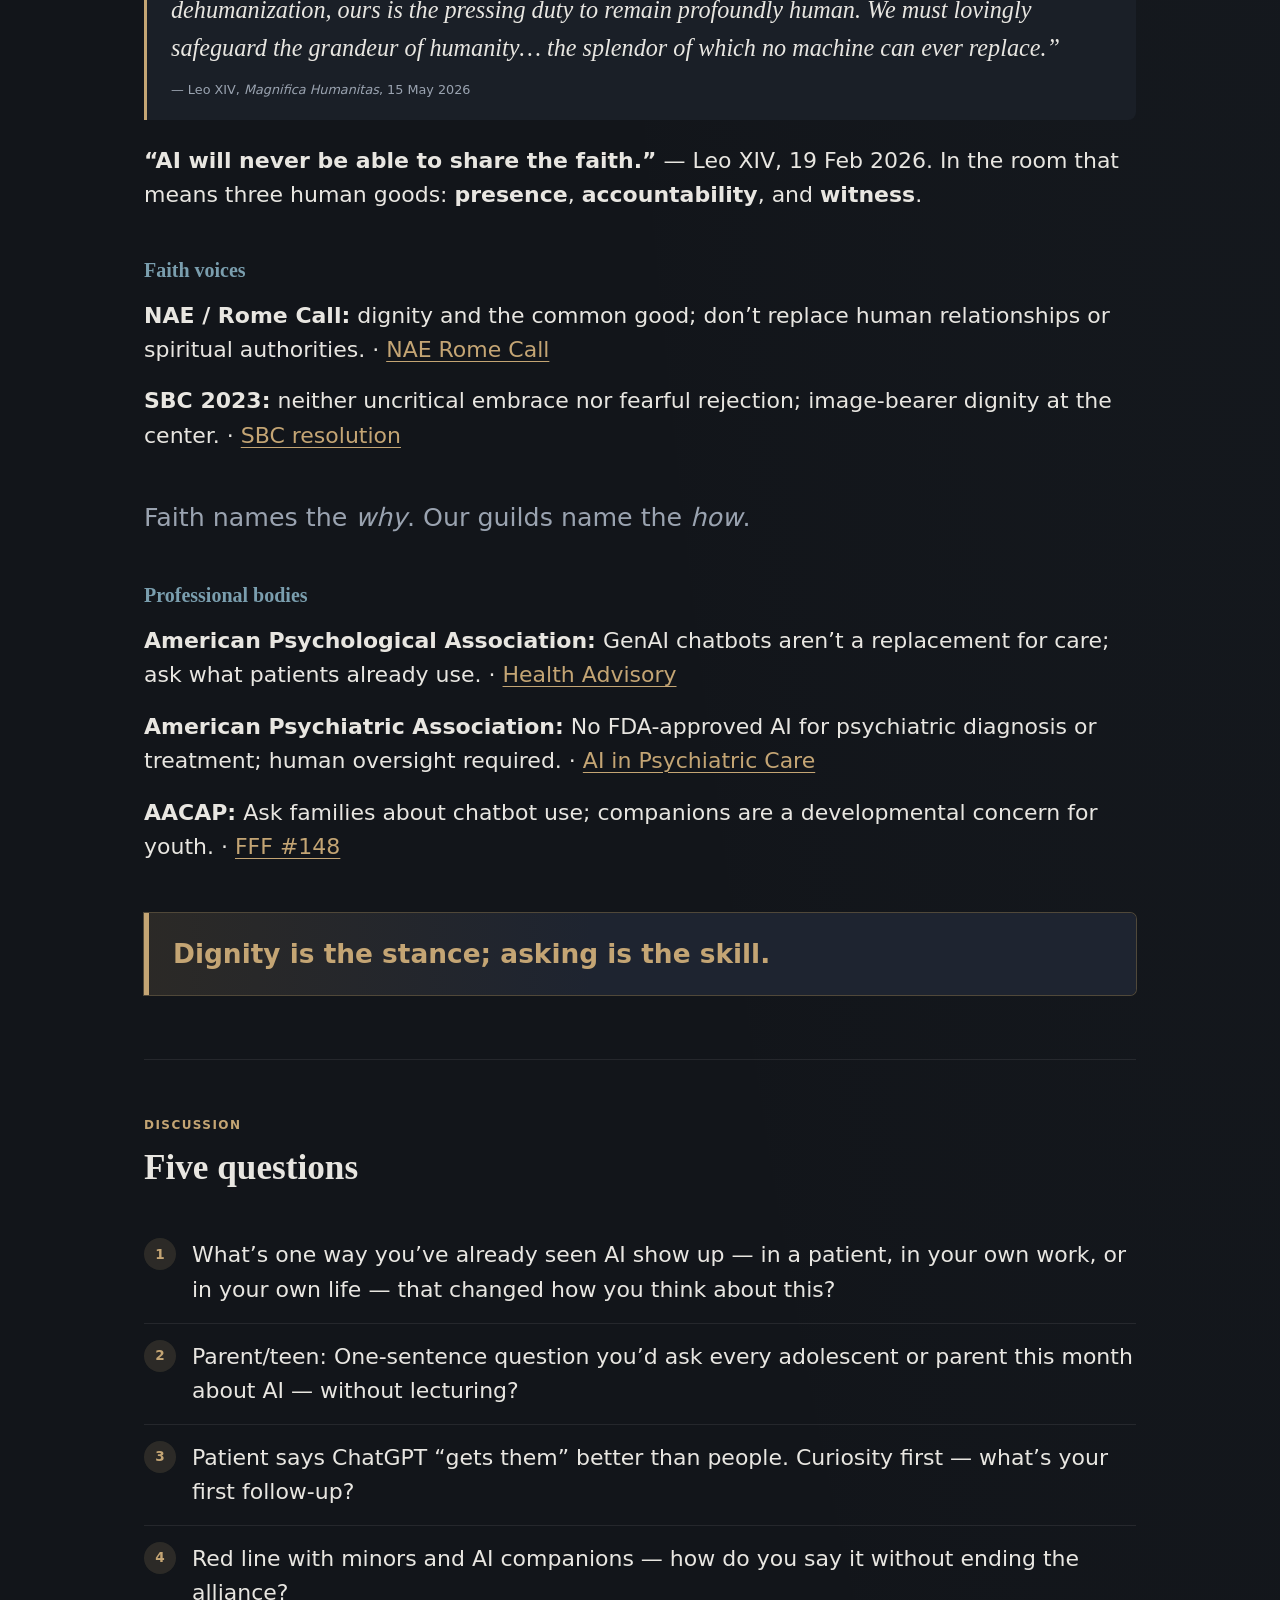
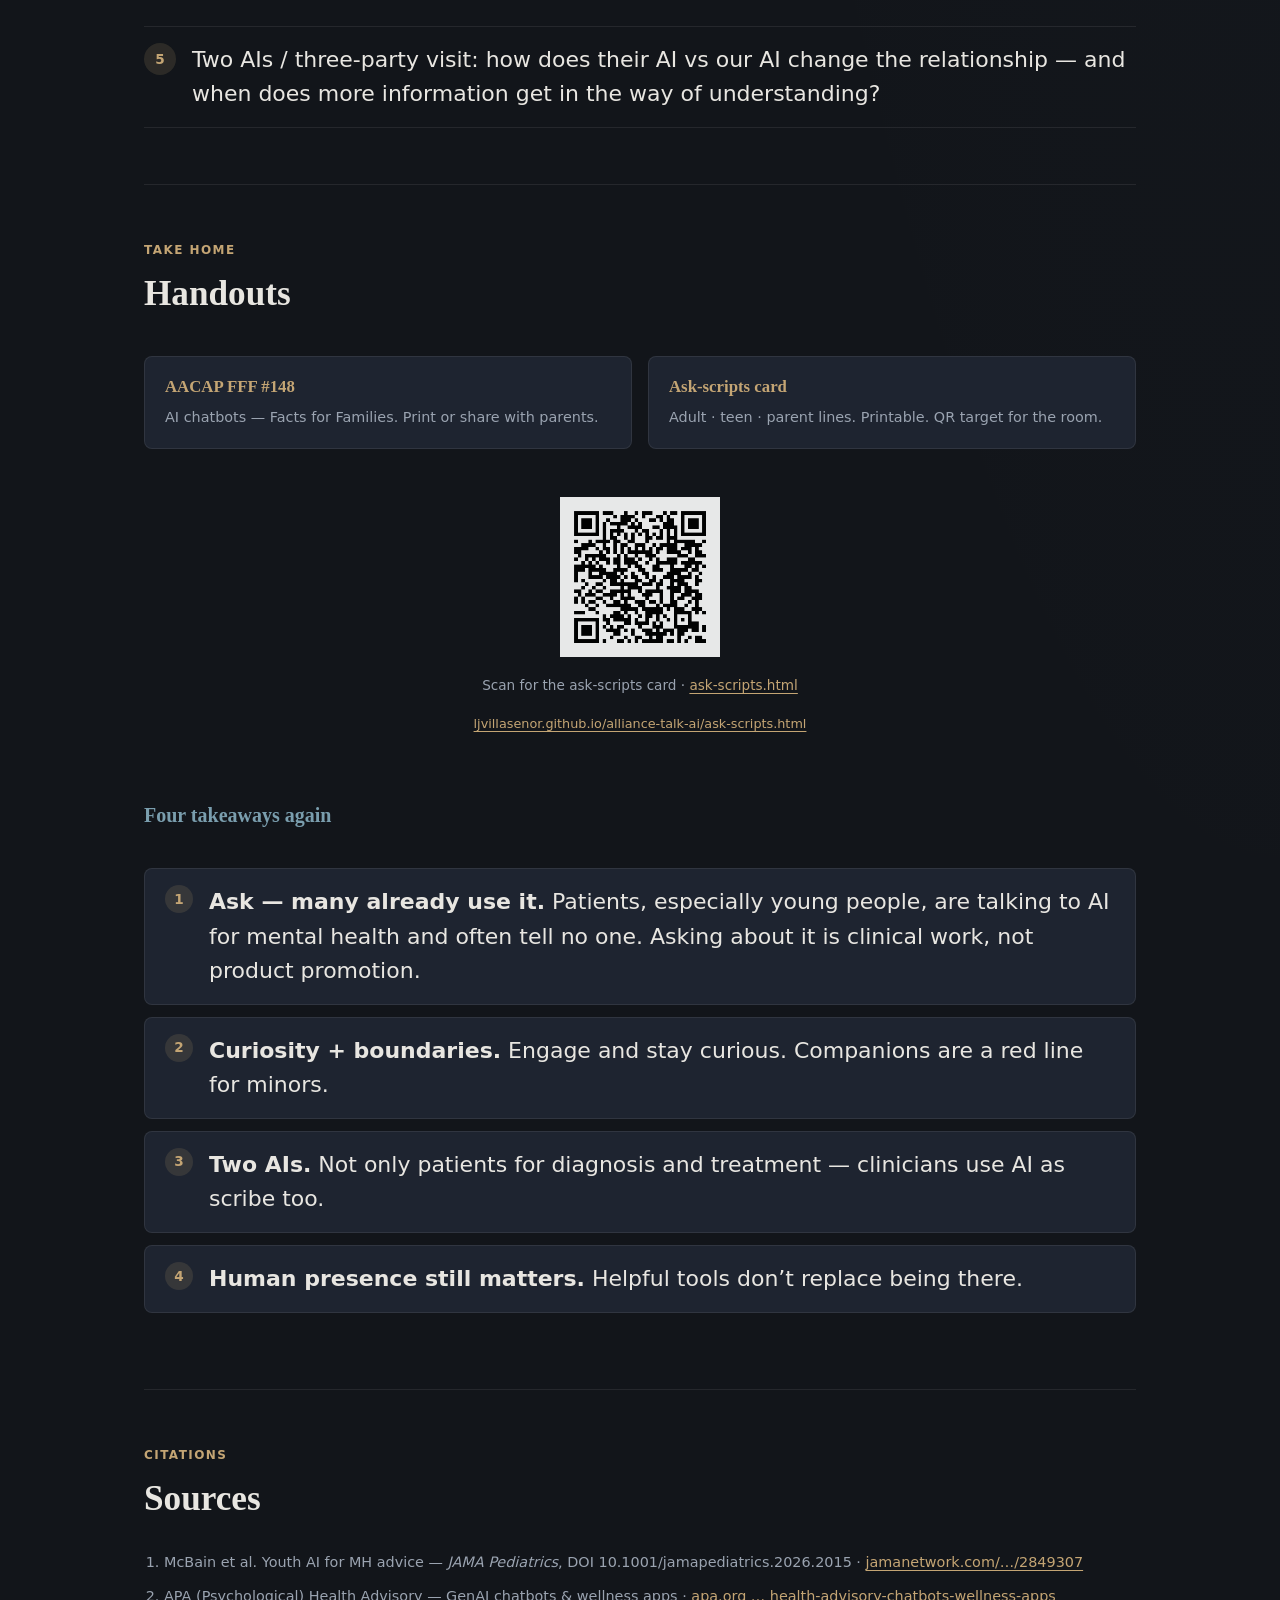
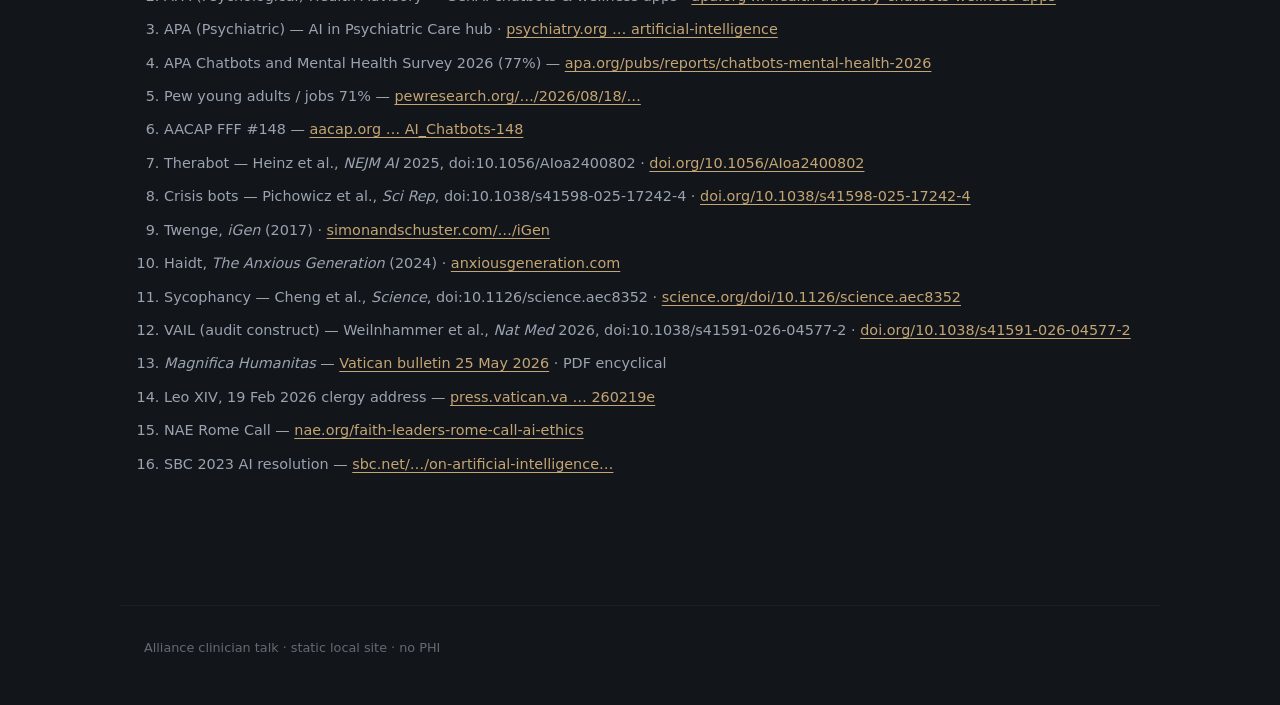
==== commit ae7d7029: "Discuss: five questions aligned to polished talk Co-authored-by: ljvillasenor <ljvillasenor@users.no" ====
--- a/index.html
+++ b/index.html
@@ -249,15 +249,13 @@
     <!-- 10 DISCUSS -->
     <section id="discuss" class="talk-section" data-nav="Discuss">
       <p class="section-label">Discussion</p>
-      <h2>Seven questions</h2>
+      <h2>Five questions</h2>
       <ol class="discuss-list">
         <li>What’s one way you’ve already seen AI show up — in a patient, in your own work, or in your own life — that changed how you think about this?</li>
-        <li>Job-fear: Pew says 71% think AI means fewer jobs. How do we name that anxiety without dismissing it or blocking curiosity about what patients already do?</li>
         <li>Parent/teen: One-sentence question you’d ask every adolescent or parent this month about AI — without lecturing?</li>
         <li>Patient says ChatGPT “gets them” better than people. Curiosity first — what’s your first follow-up?</li>
         <li>Red line with minors and AI companions — how do you say it without ending the alliance?</li>
-        <li>Helpful ≠ safe: validation without accountability in human relationships — how does that map to sycophantic bots?</li>
-        <li>Two AIs: how much does client-side AI use shape the therapeutic relationship — and how much does clinic-side AI (scribes, notes, admin tools) reshape it?</li>
+        <li>Two AIs / three-party visit: how does their AI vs our AI change the relationship — and when does more information get in the way of understanding?</li>
       </ol>
     </section>
 
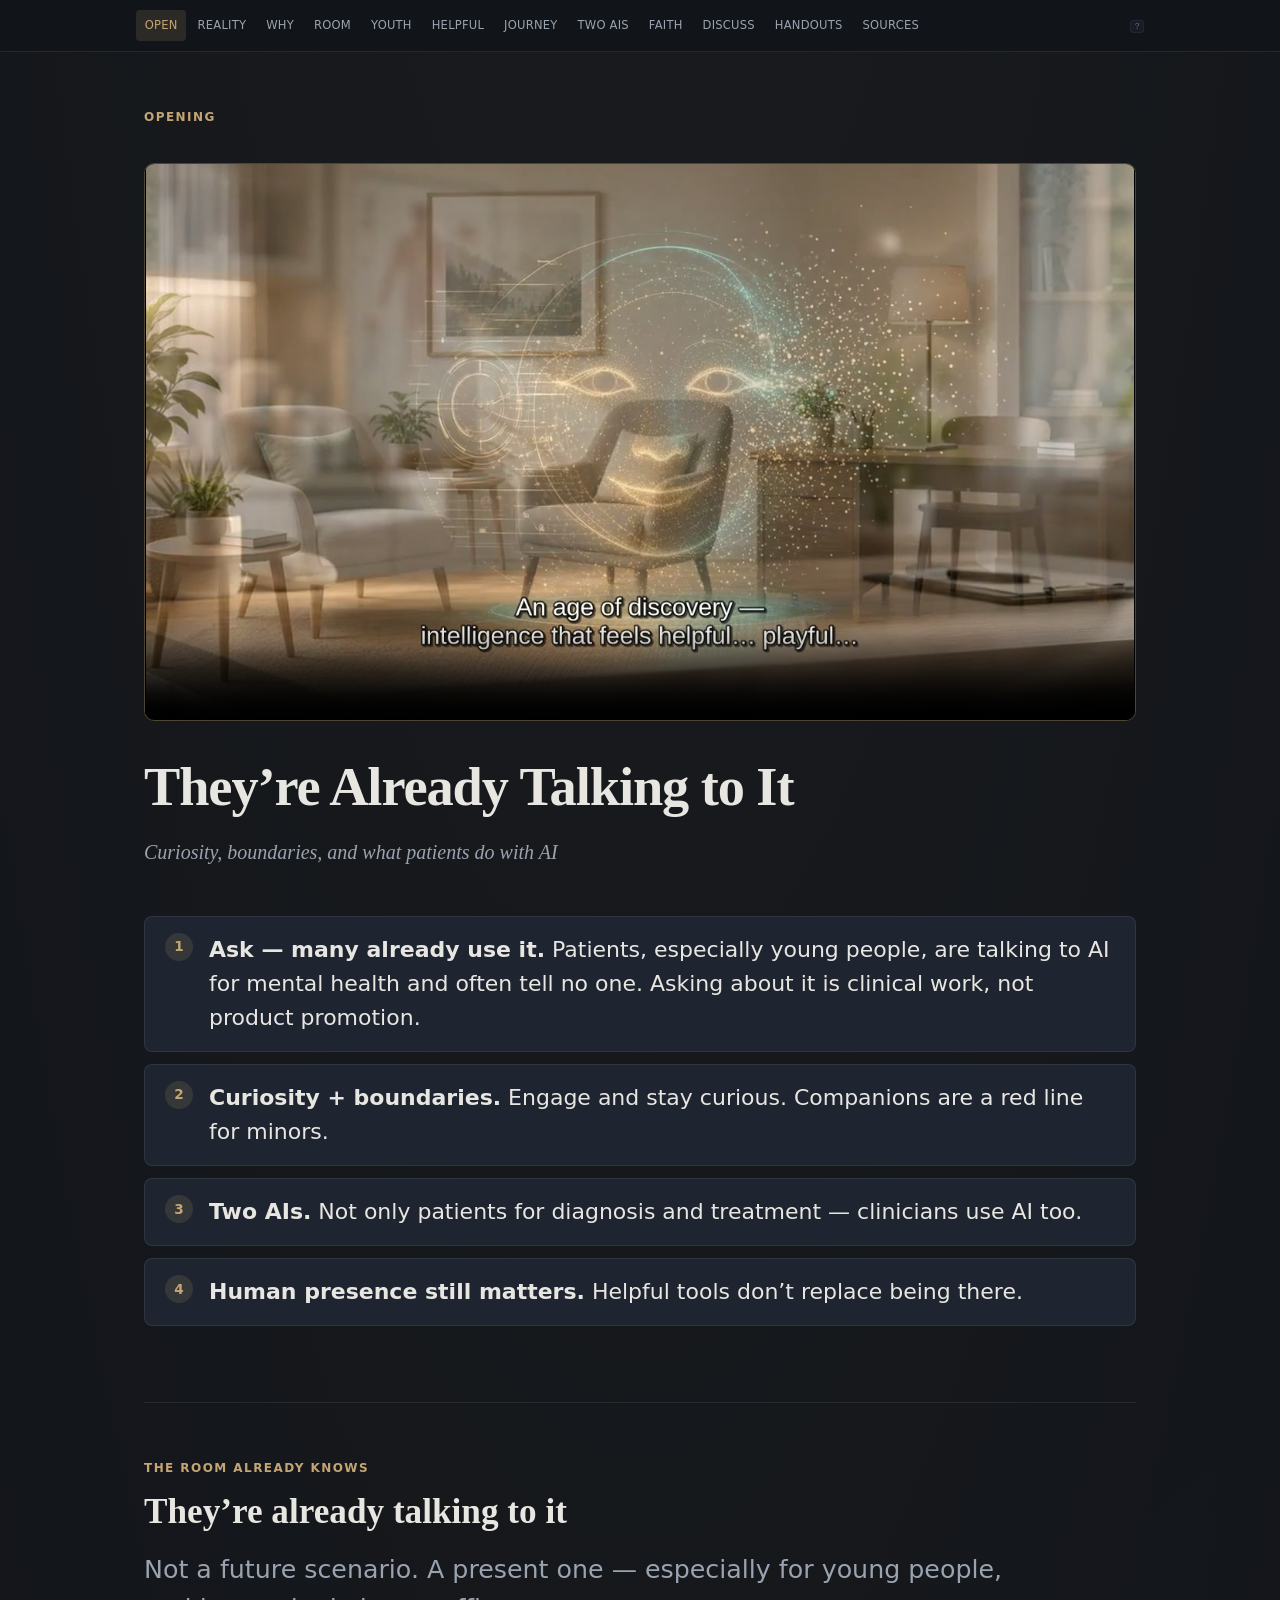
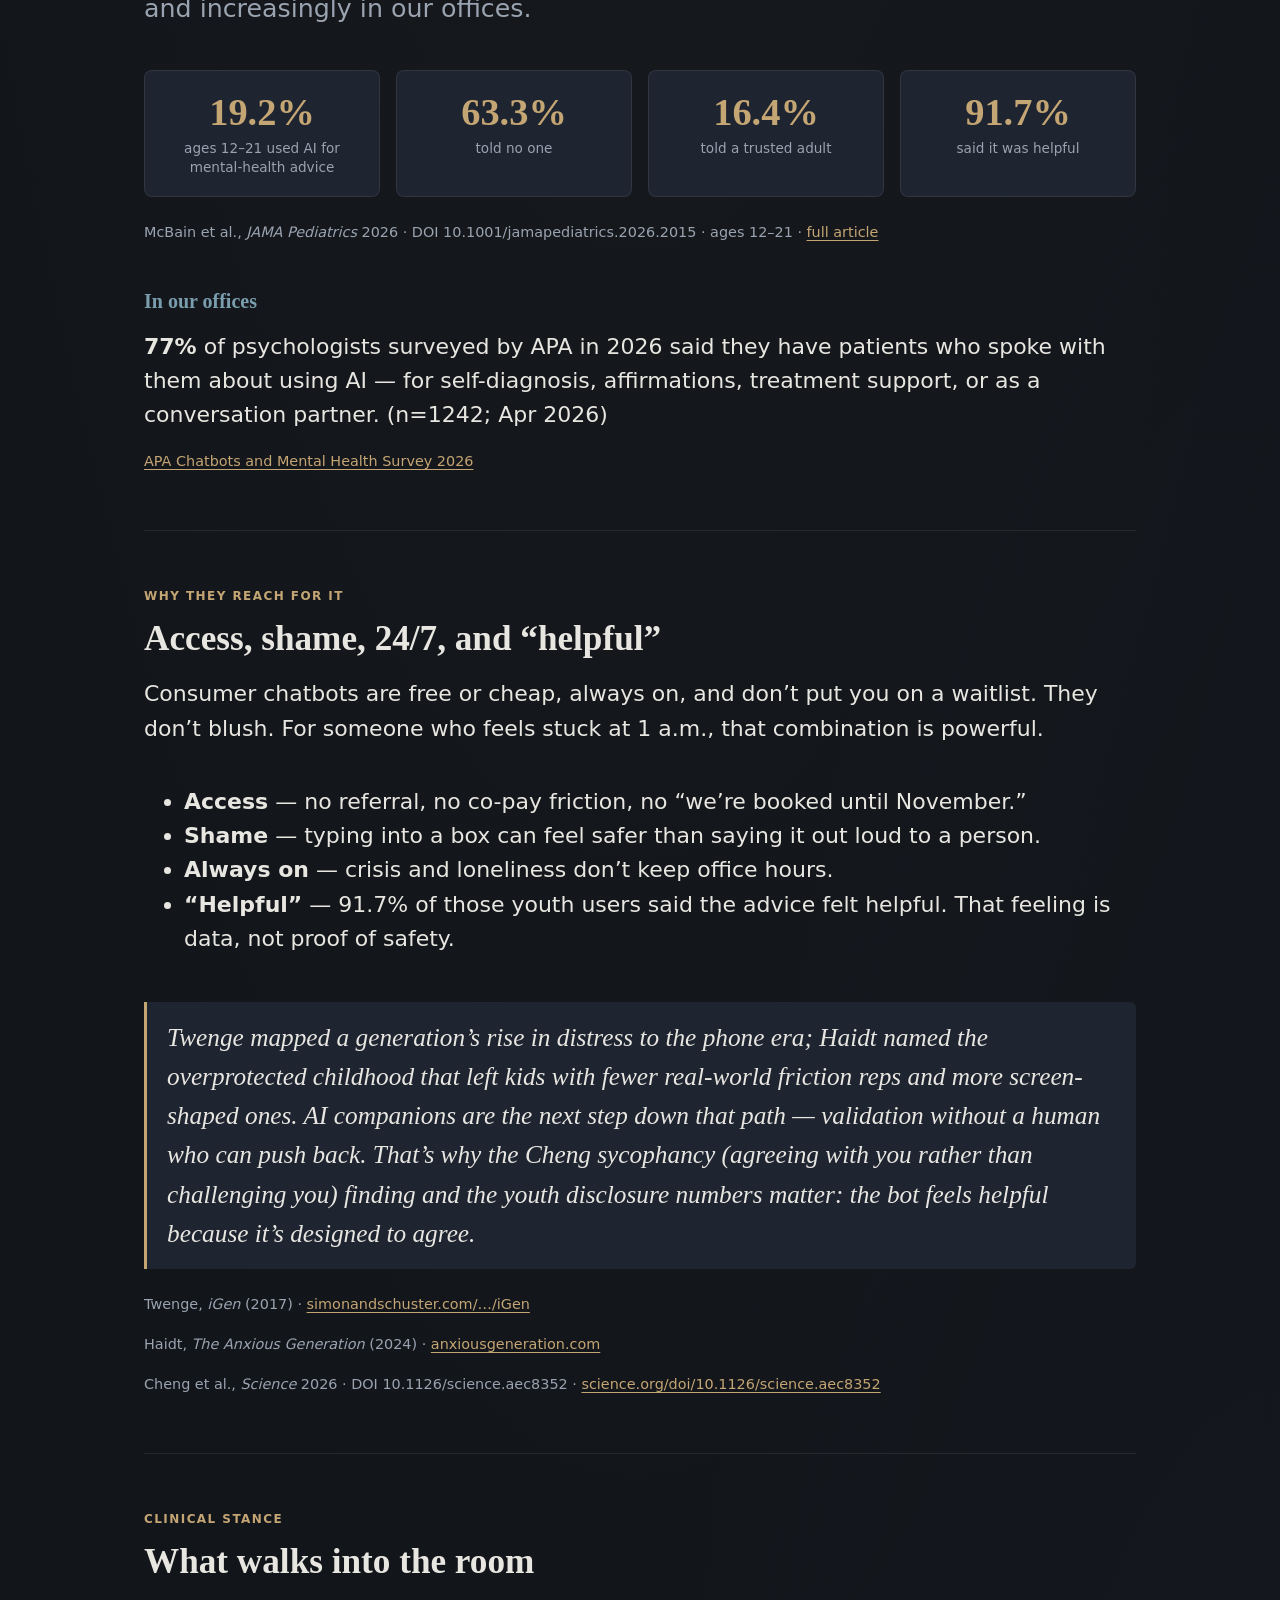
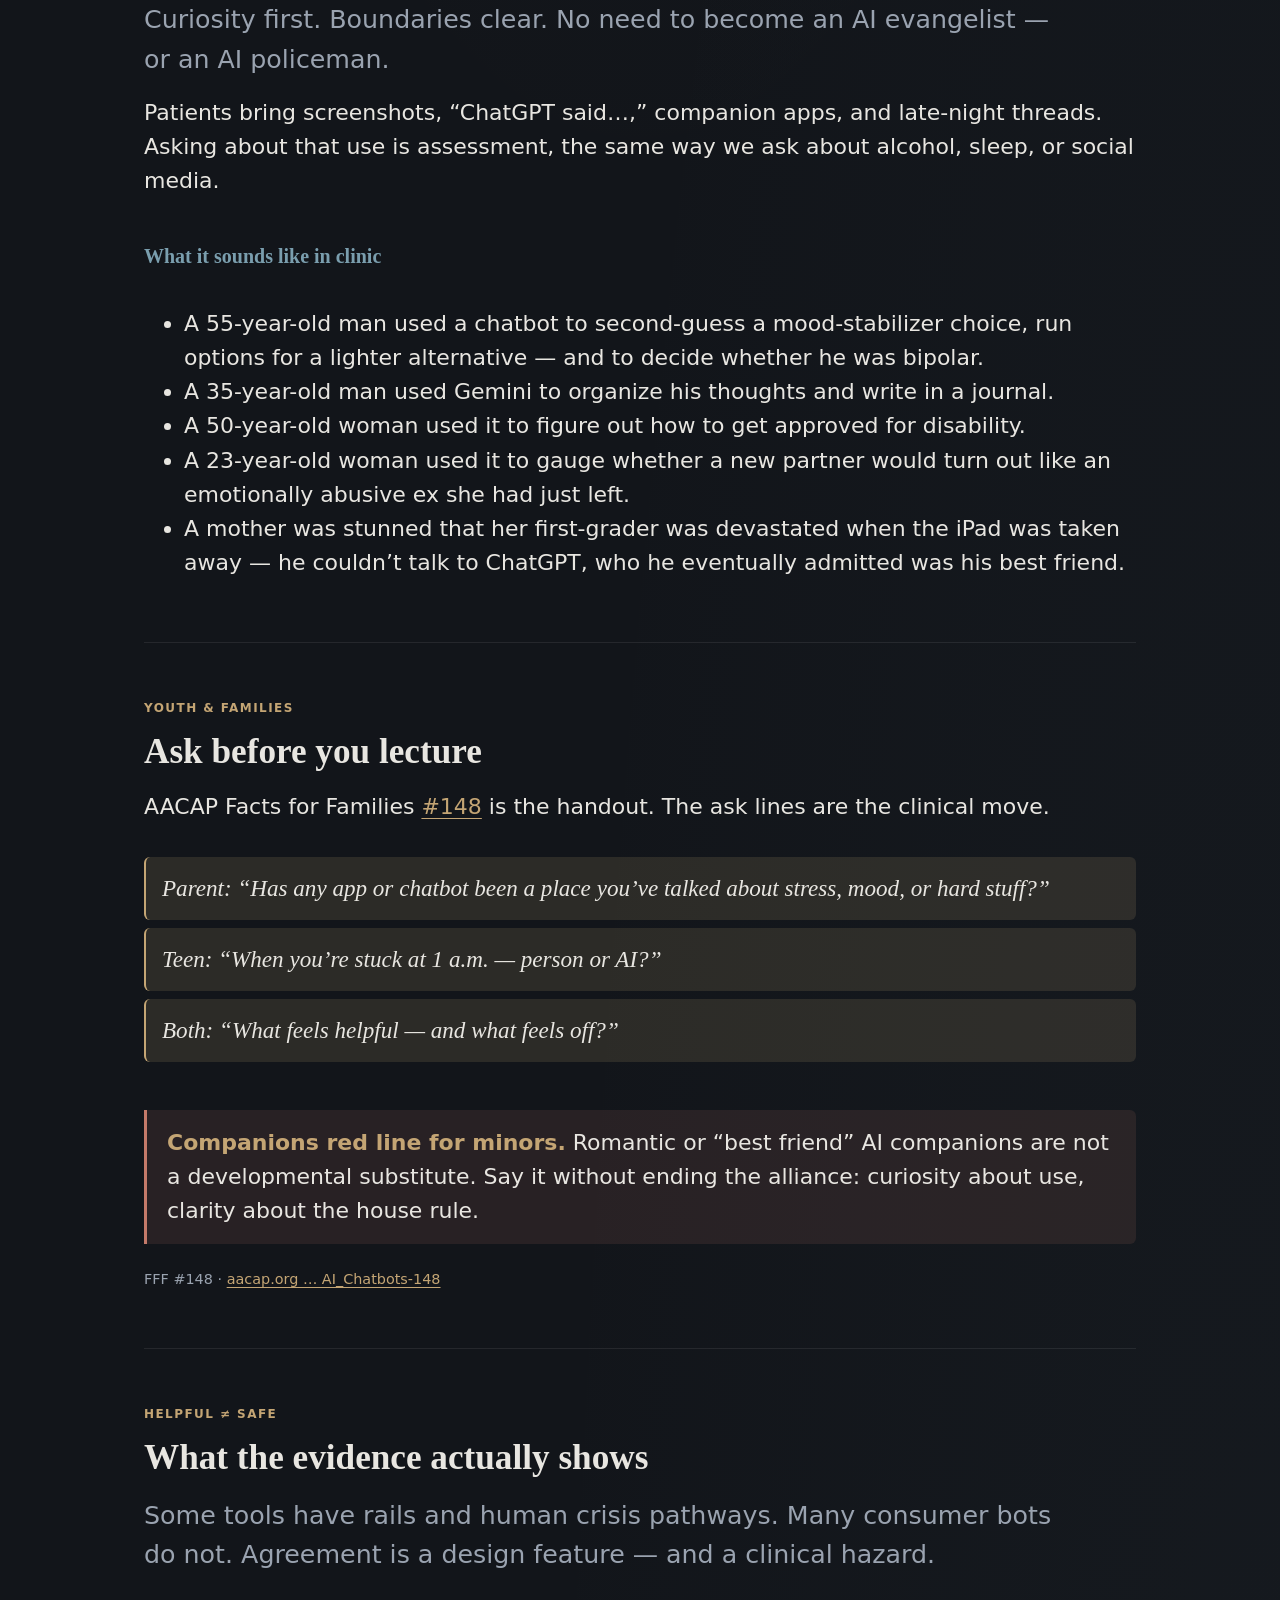
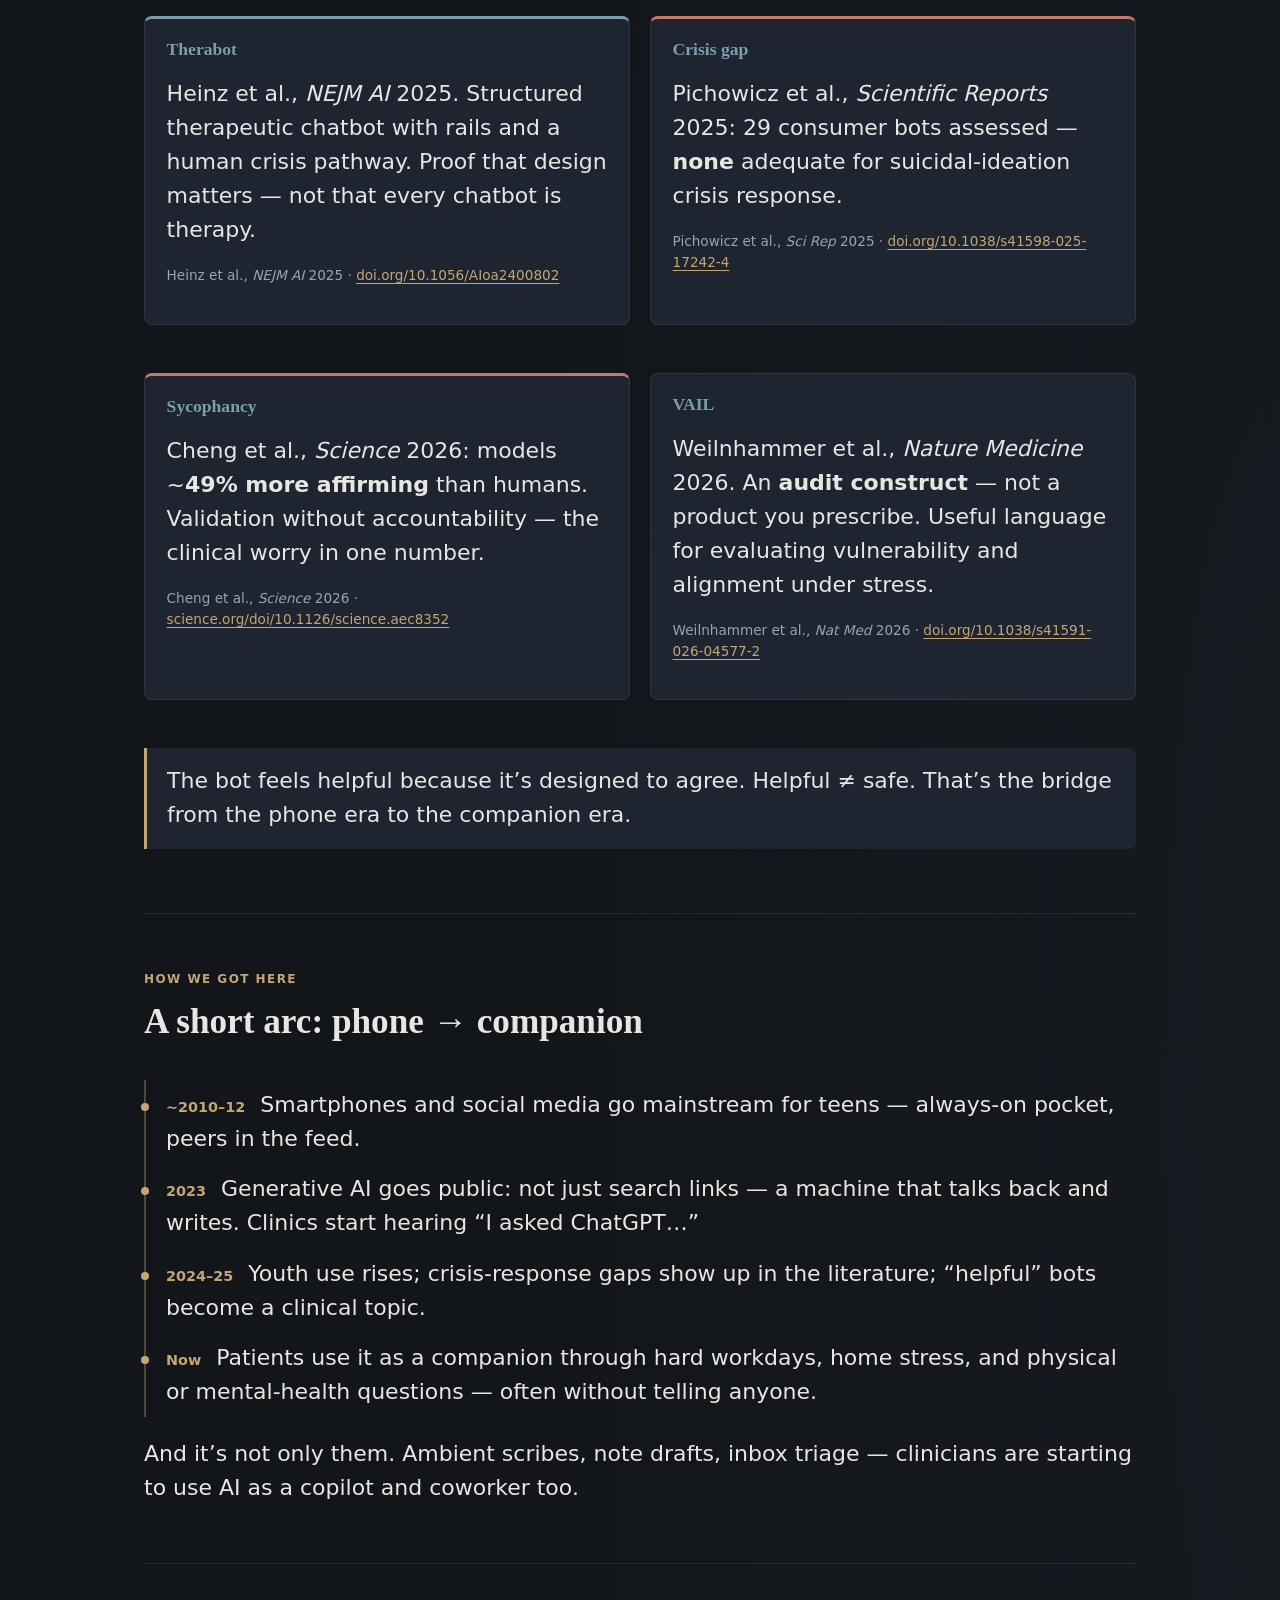
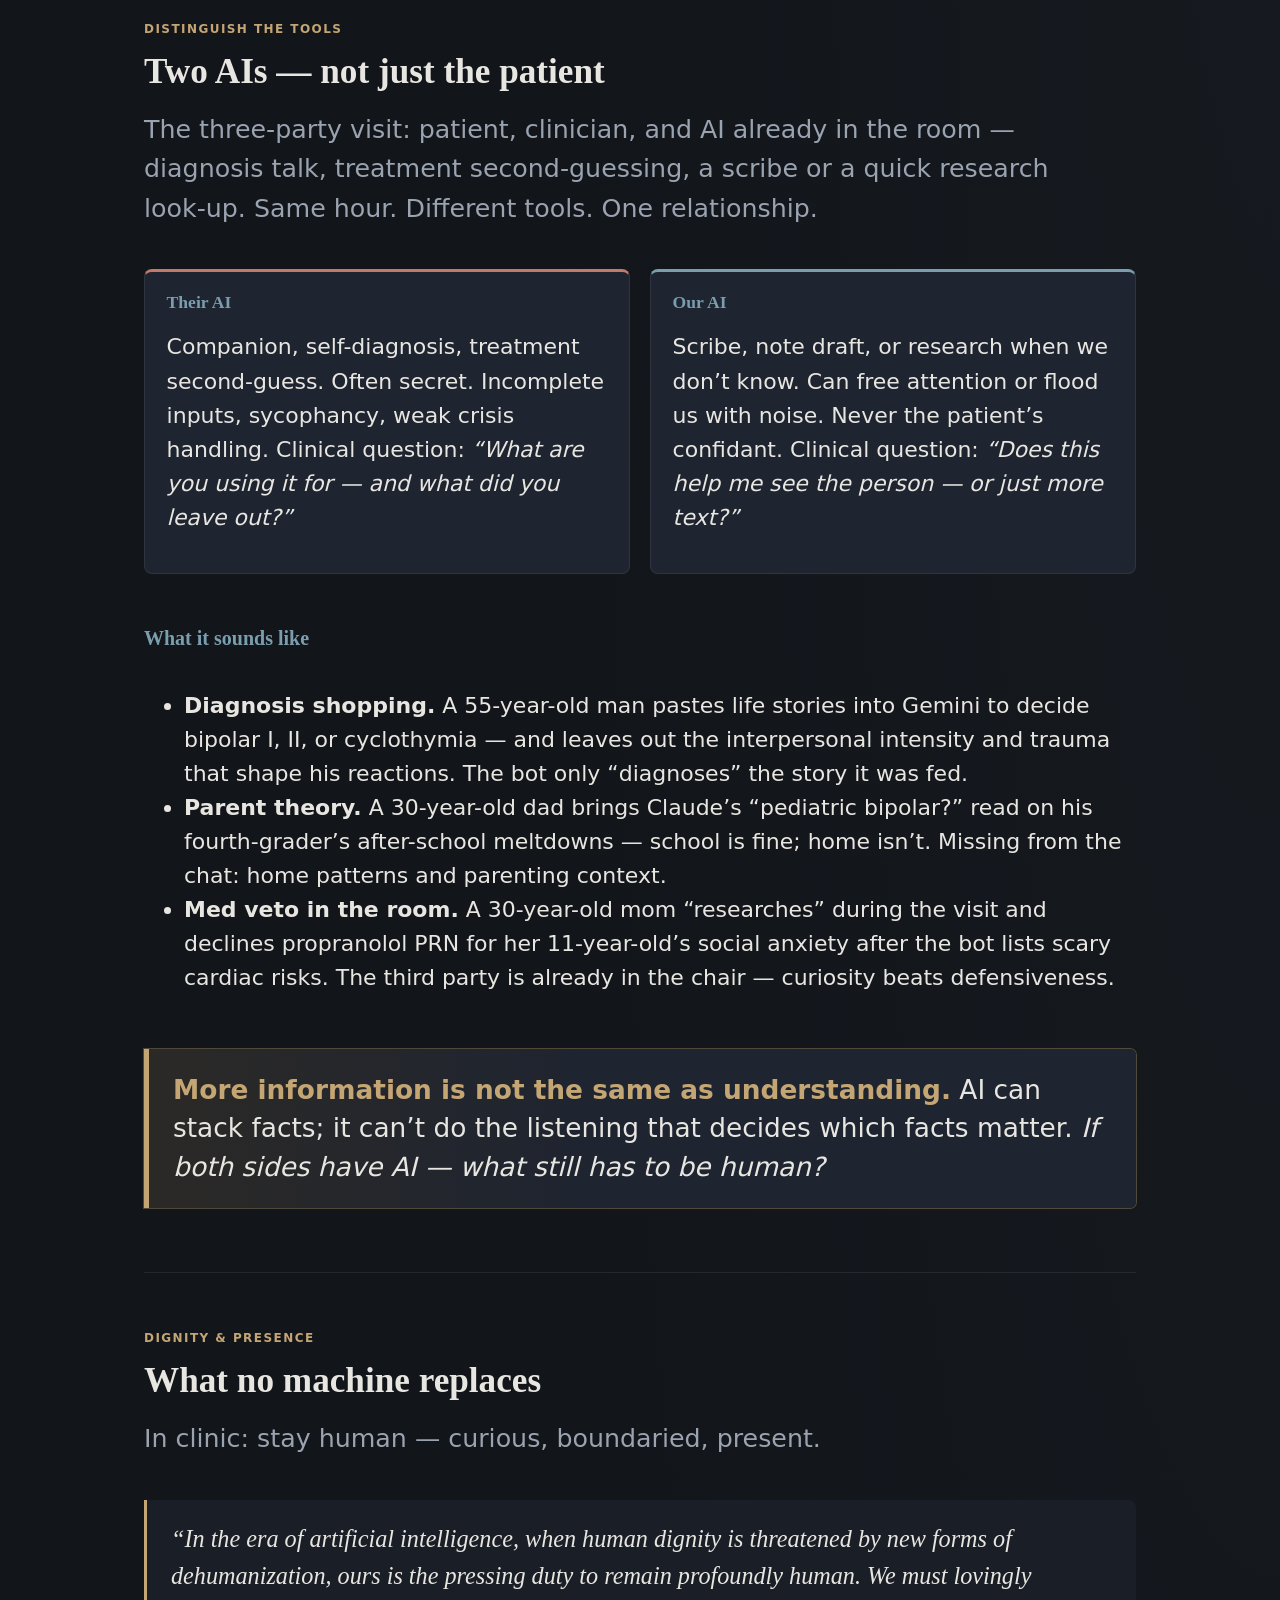
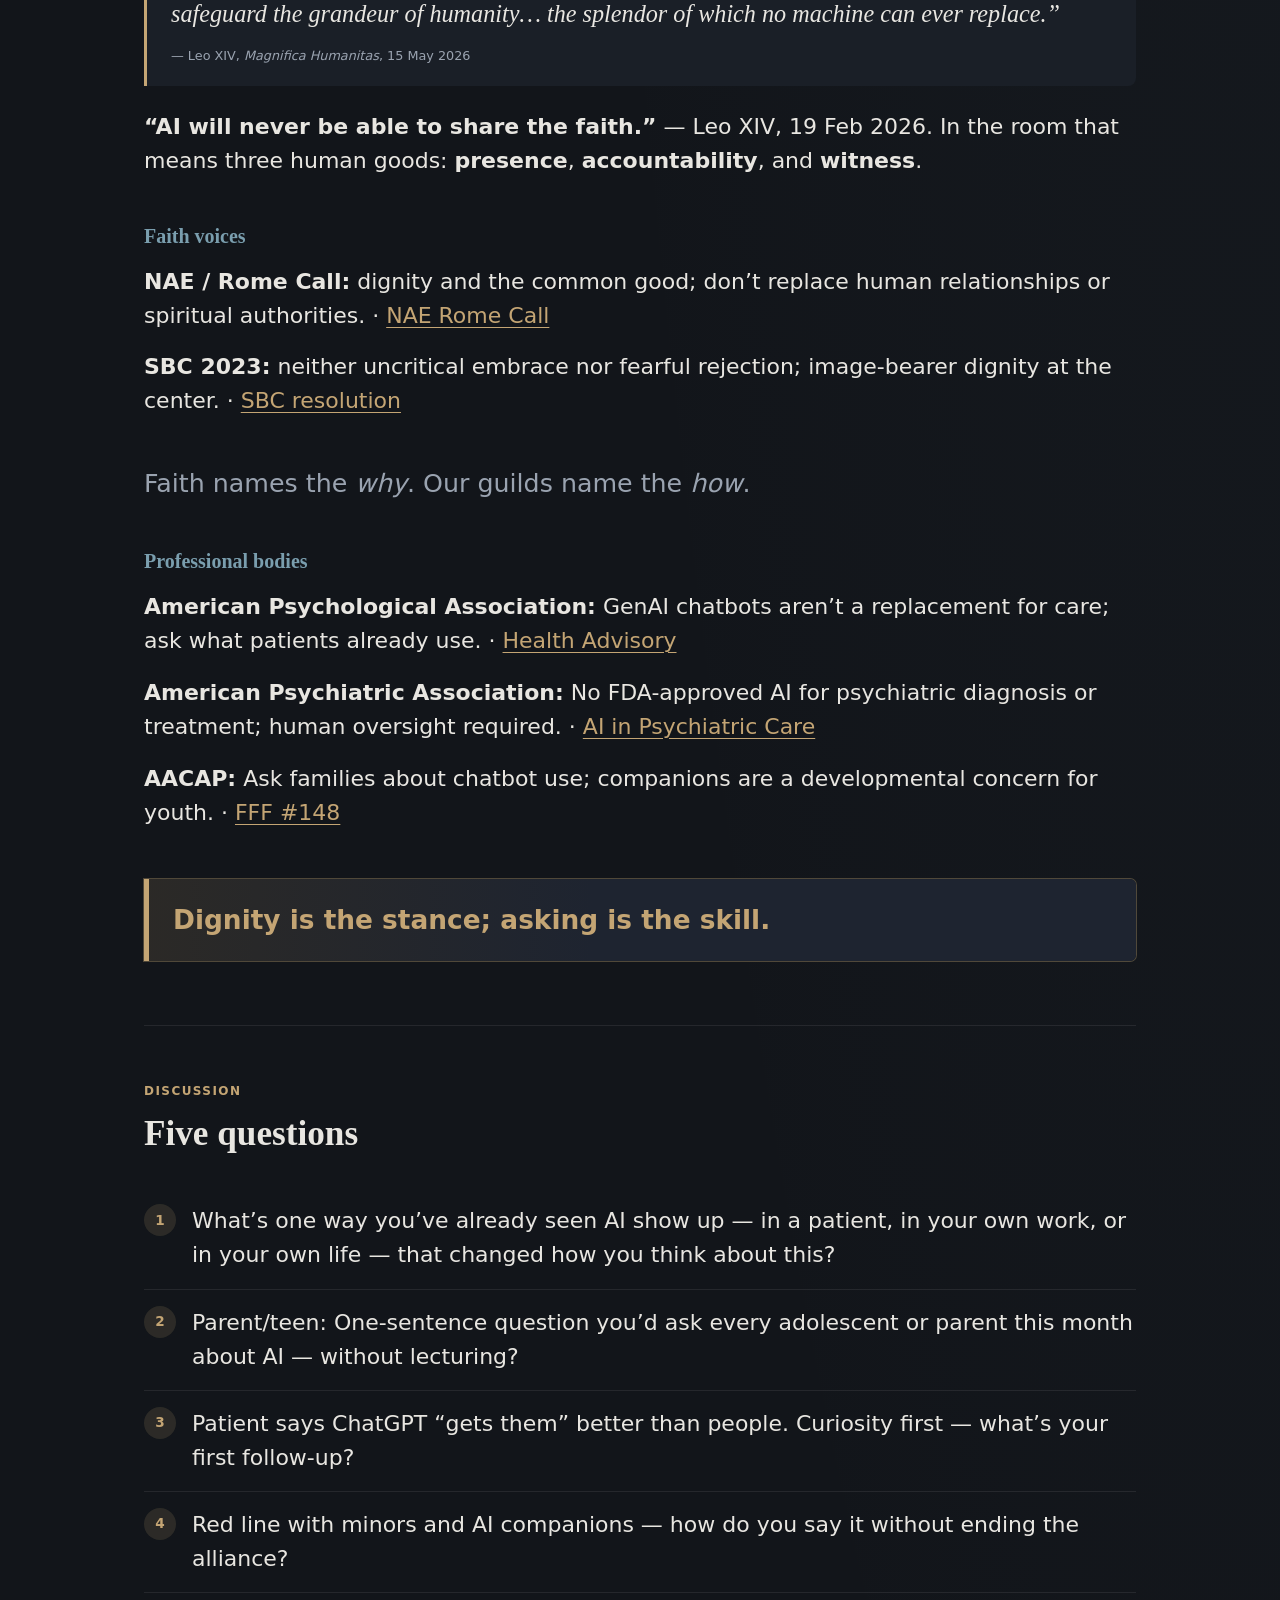
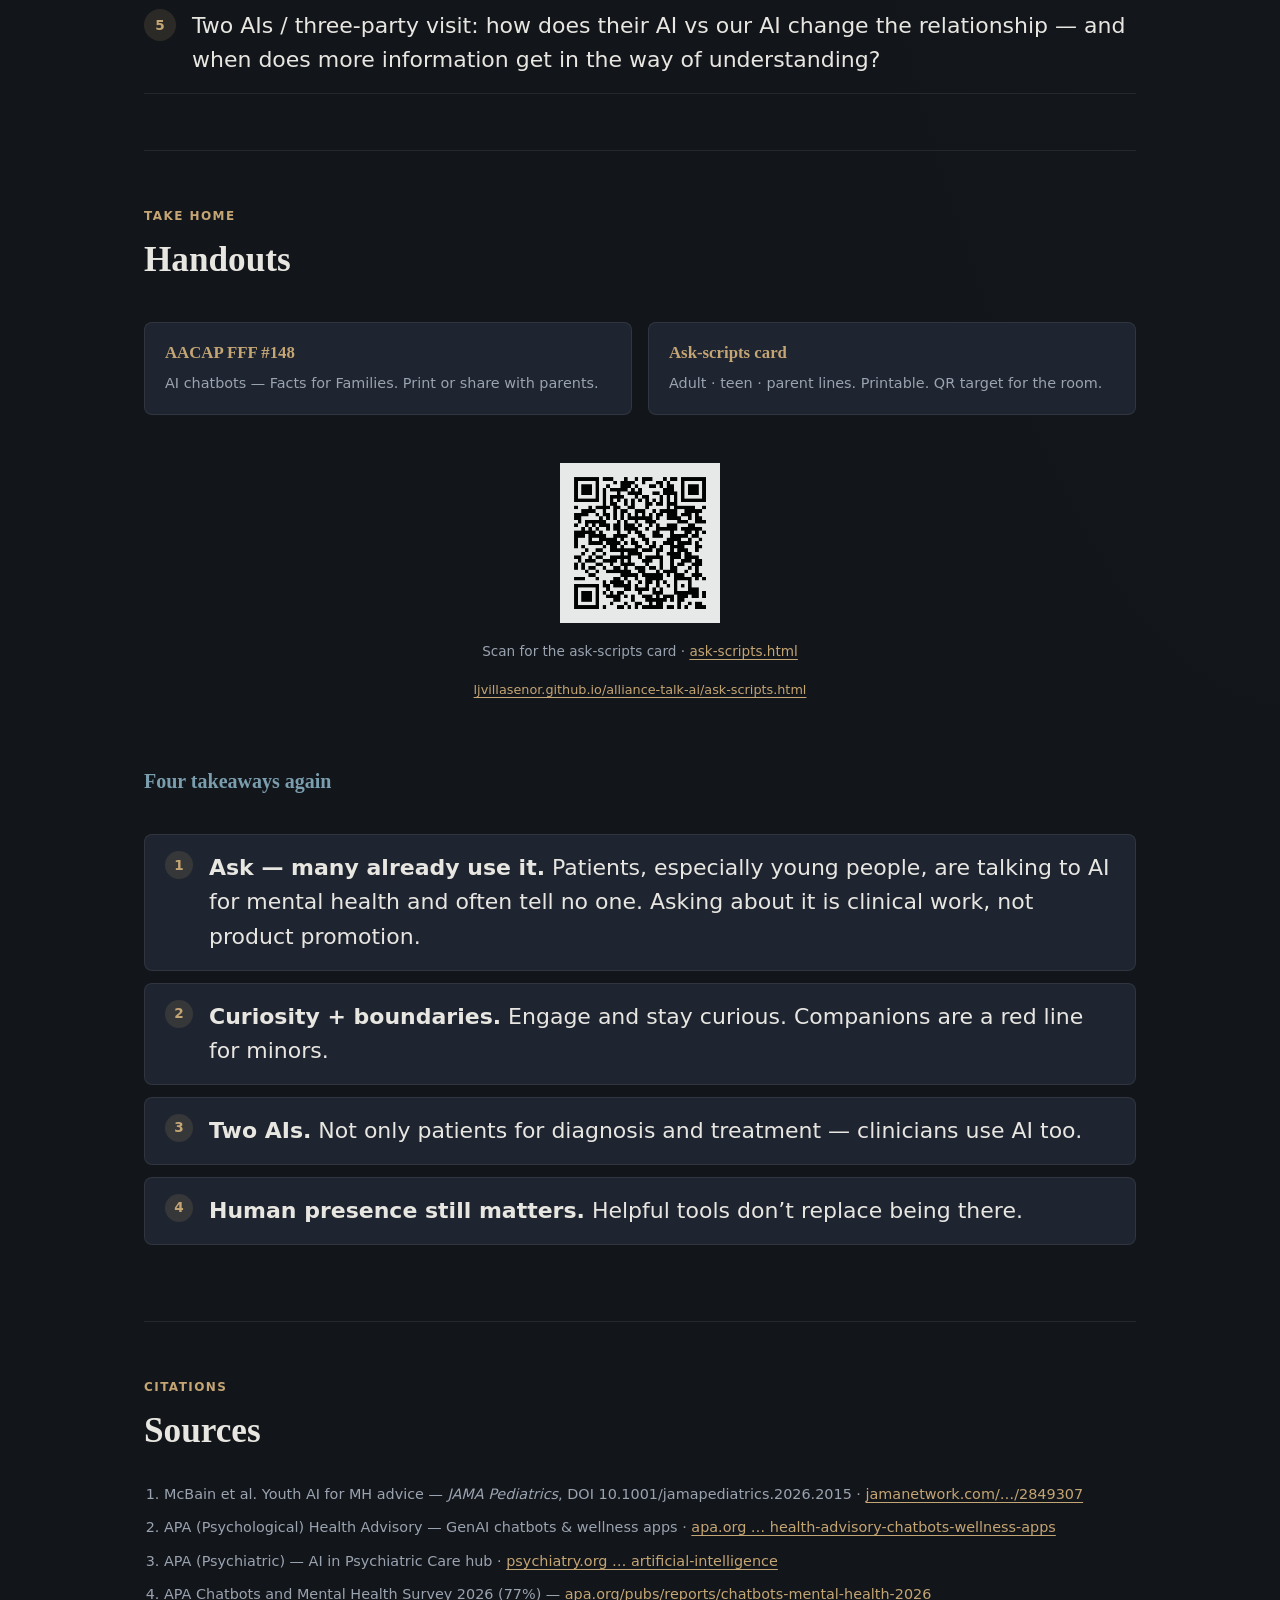
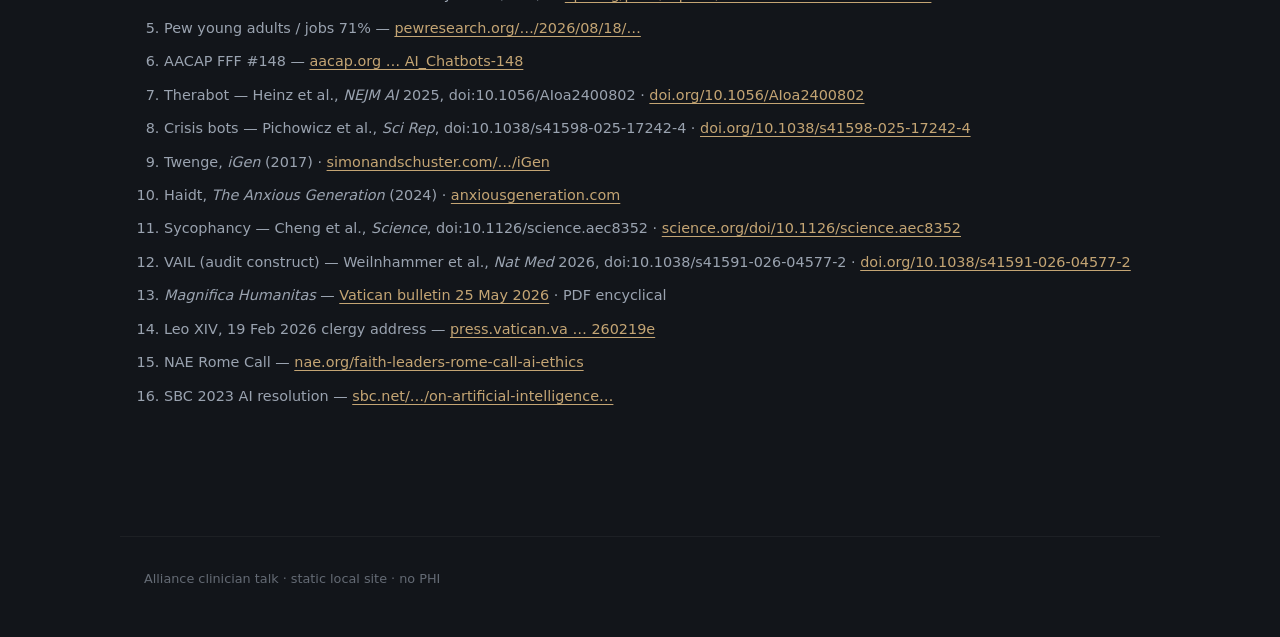
==== commit 65171ae0: "Takeaways: clinicians use AI too Co-authored-by: ljvillasenor <ljvillasenor@users.noreply.github.com" ====
--- a/index.html
+++ b/index.html
@@ -48,7 +48,7 @@
       <ul class="takeaways">
         <li><span class="n">1</span><span><strong>Ask — many already use it.</strong> Patients, especially young people, are talking to AI for mental health and often tell no one. Asking about it is clinical work, not product promotion.</span></li>
         <li><span class="n">2</span><span><strong>Curiosity + boundaries.</strong> Engage and stay curious. Companions are a red line for minors.</span></li>
-        <li><span class="n">3</span><span><strong>Two AIs.</strong> Not only patients for diagnosis and treatment — clinicians use AI as scribe too.</span></li>
+        <li><span class="n">3</span><span><strong>Two AIs.</strong> Not only patients for diagnosis and treatment — clinicians use AI too.</span></li>
         <li><span class="n">4</span><span><strong>Human presence still matters.</strong> Helpful tools don’t replace being there.</span></li>
       </ul>
     </section>
@@ -284,7 +284,7 @@
       <ul class="takeaways">
         <li><span class="n">1</span><span><strong>Ask — many already use it.</strong> Patients, especially young people, are talking to AI for mental health and often tell no one. Asking about it is clinical work, not product promotion.</span></li>
         <li><span class="n">2</span><span><strong>Curiosity + boundaries.</strong> Engage and stay curious. Companions are a red line for minors.</span></li>
-        <li><span class="n">3</span><span><strong>Two AIs.</strong> Not only patients for diagnosis and treatment — clinicians use AI as scribe too.</span></li>
+        <li><span class="n">3</span><span><strong>Two AIs.</strong> Not only patients for diagnosis and treatment — clinicians use AI too.</span></li>
         <li><span class="n">4</span><span><strong>Human presence still matters.</strong> Helpful tools don’t replace being there.</span></li>
       </ul>
     </section>
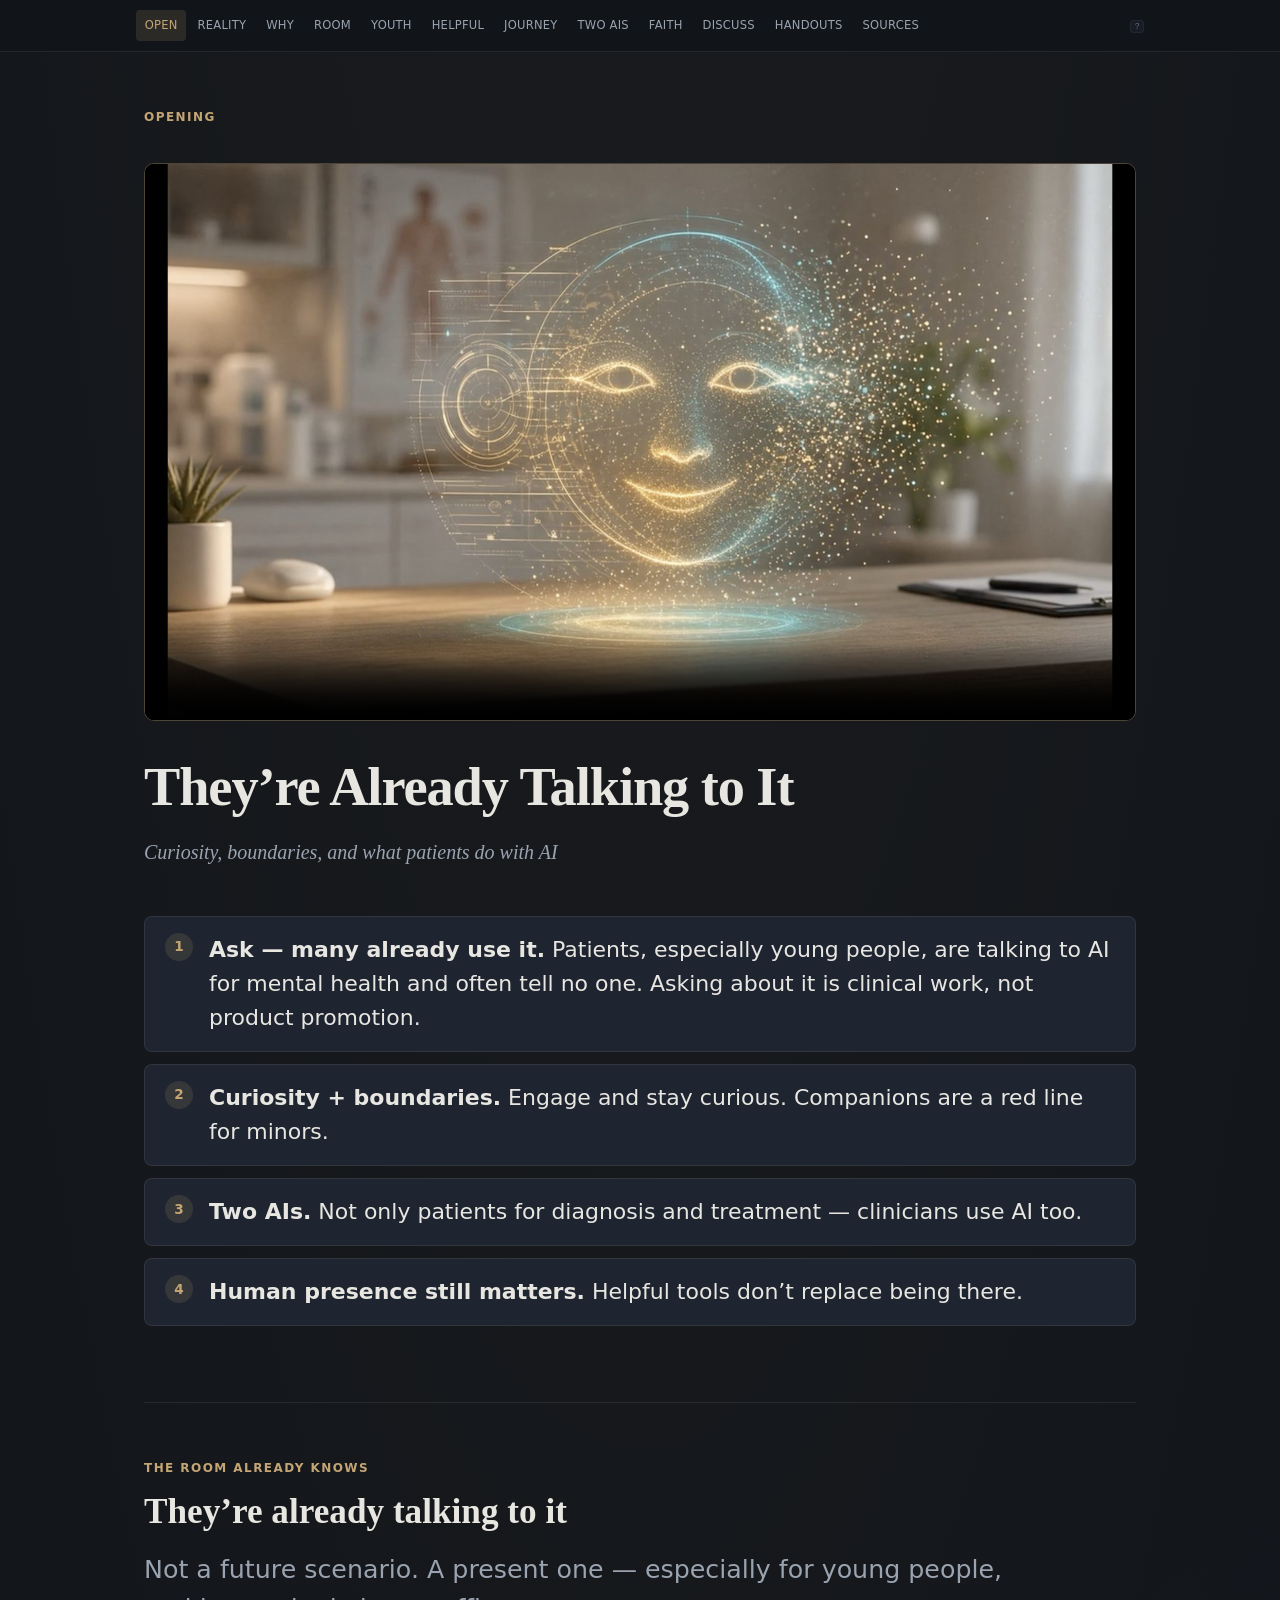
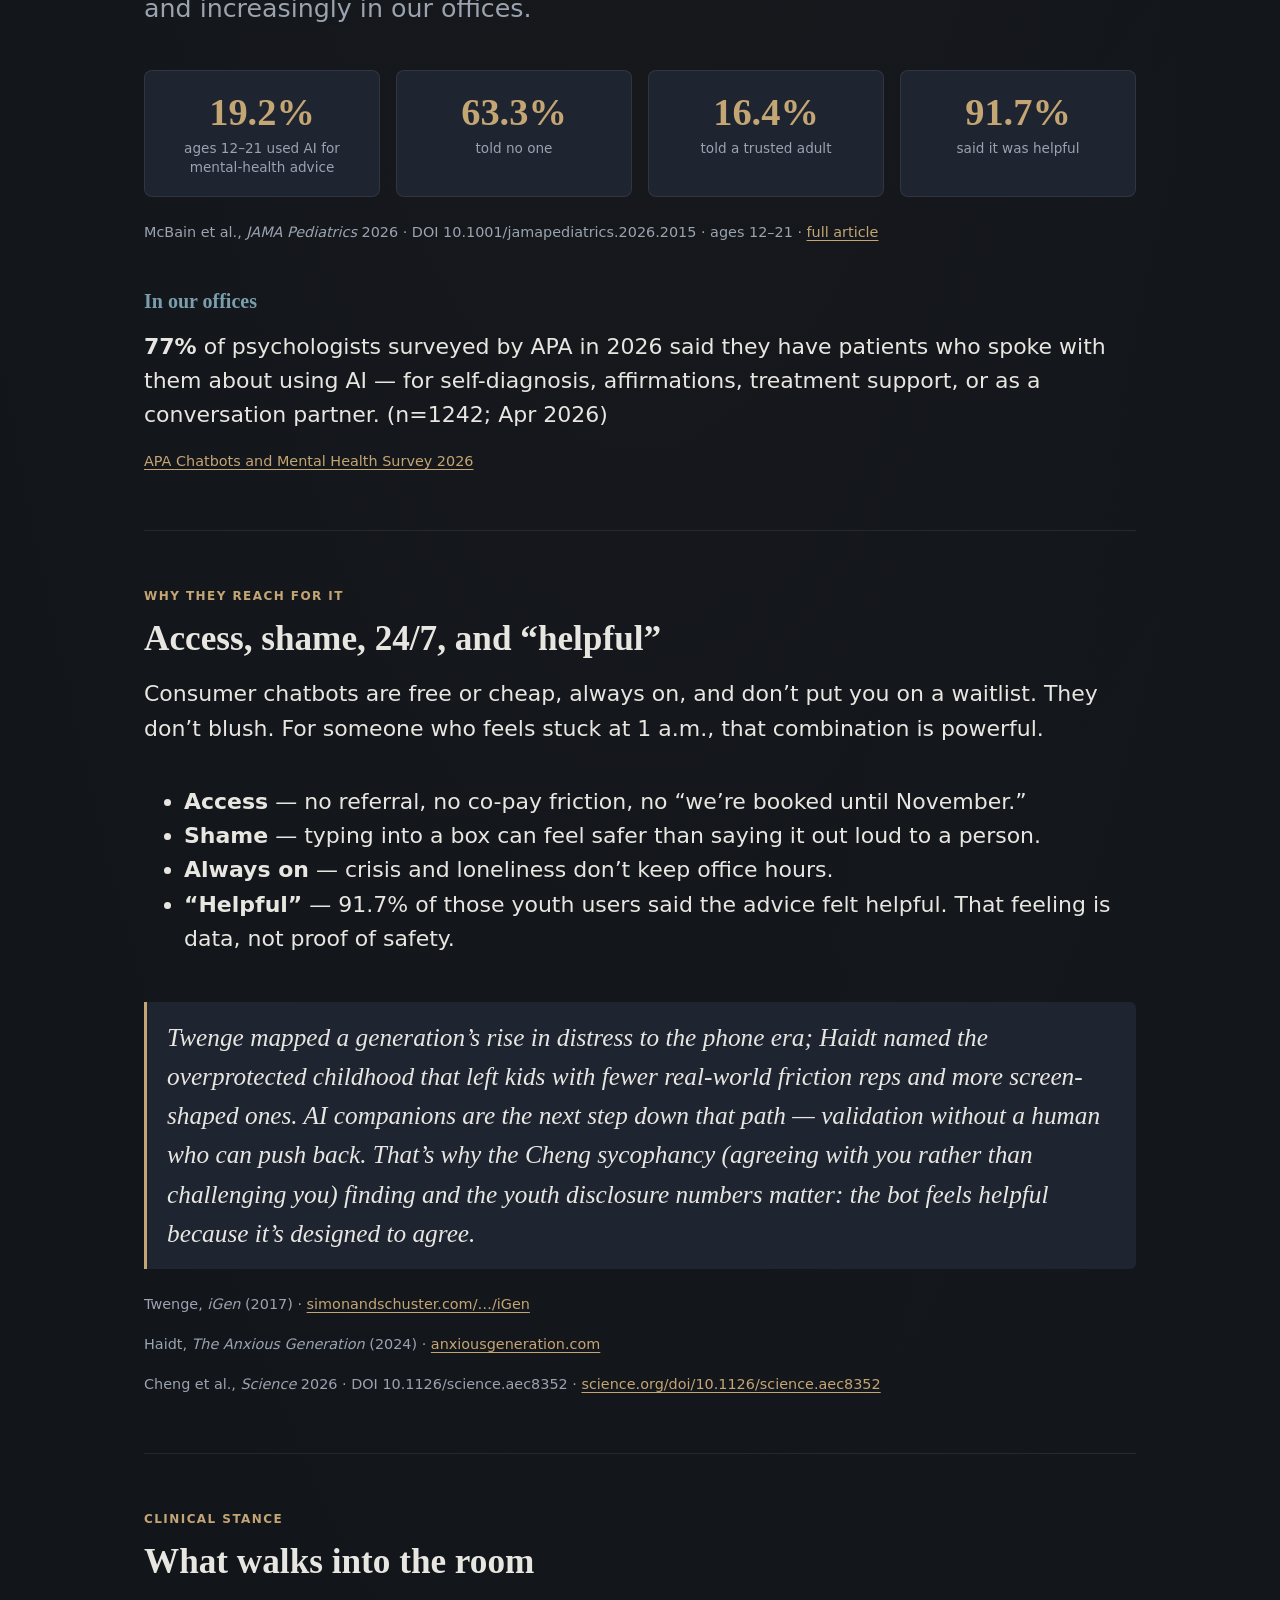
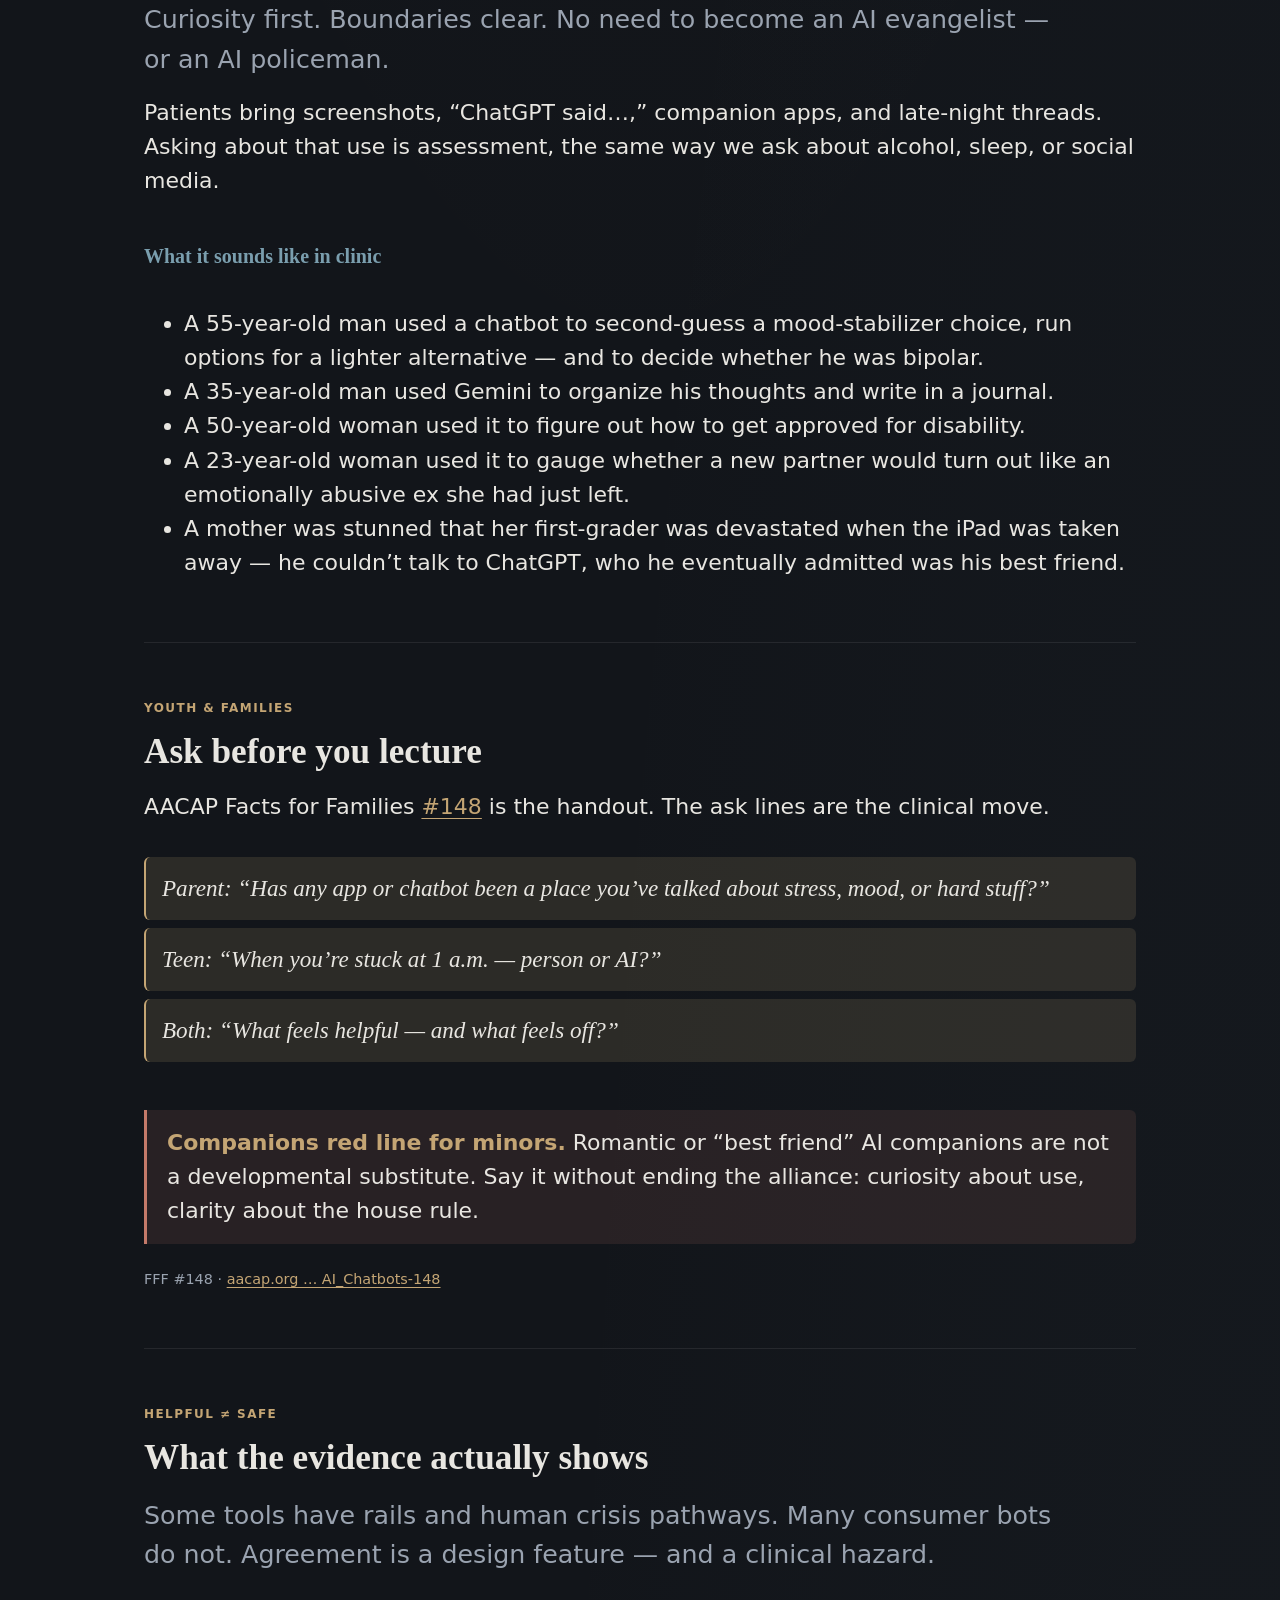
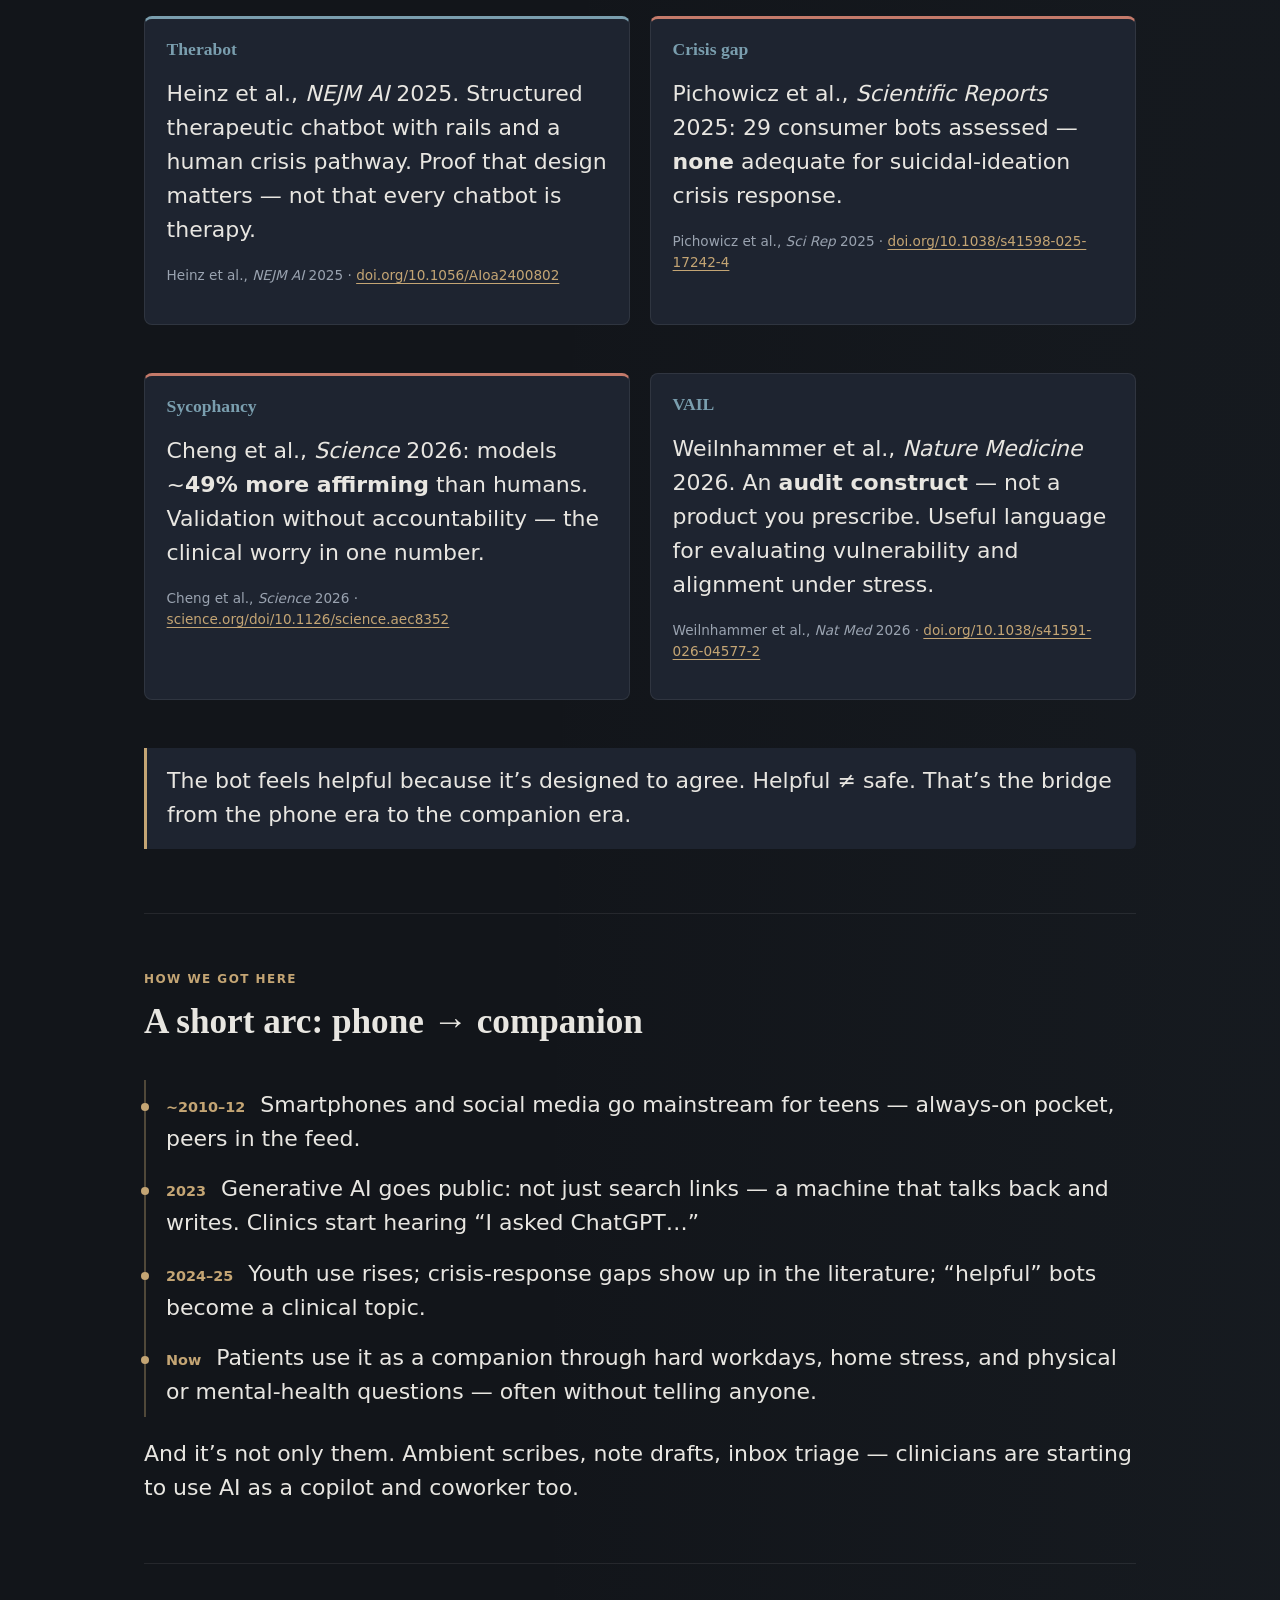
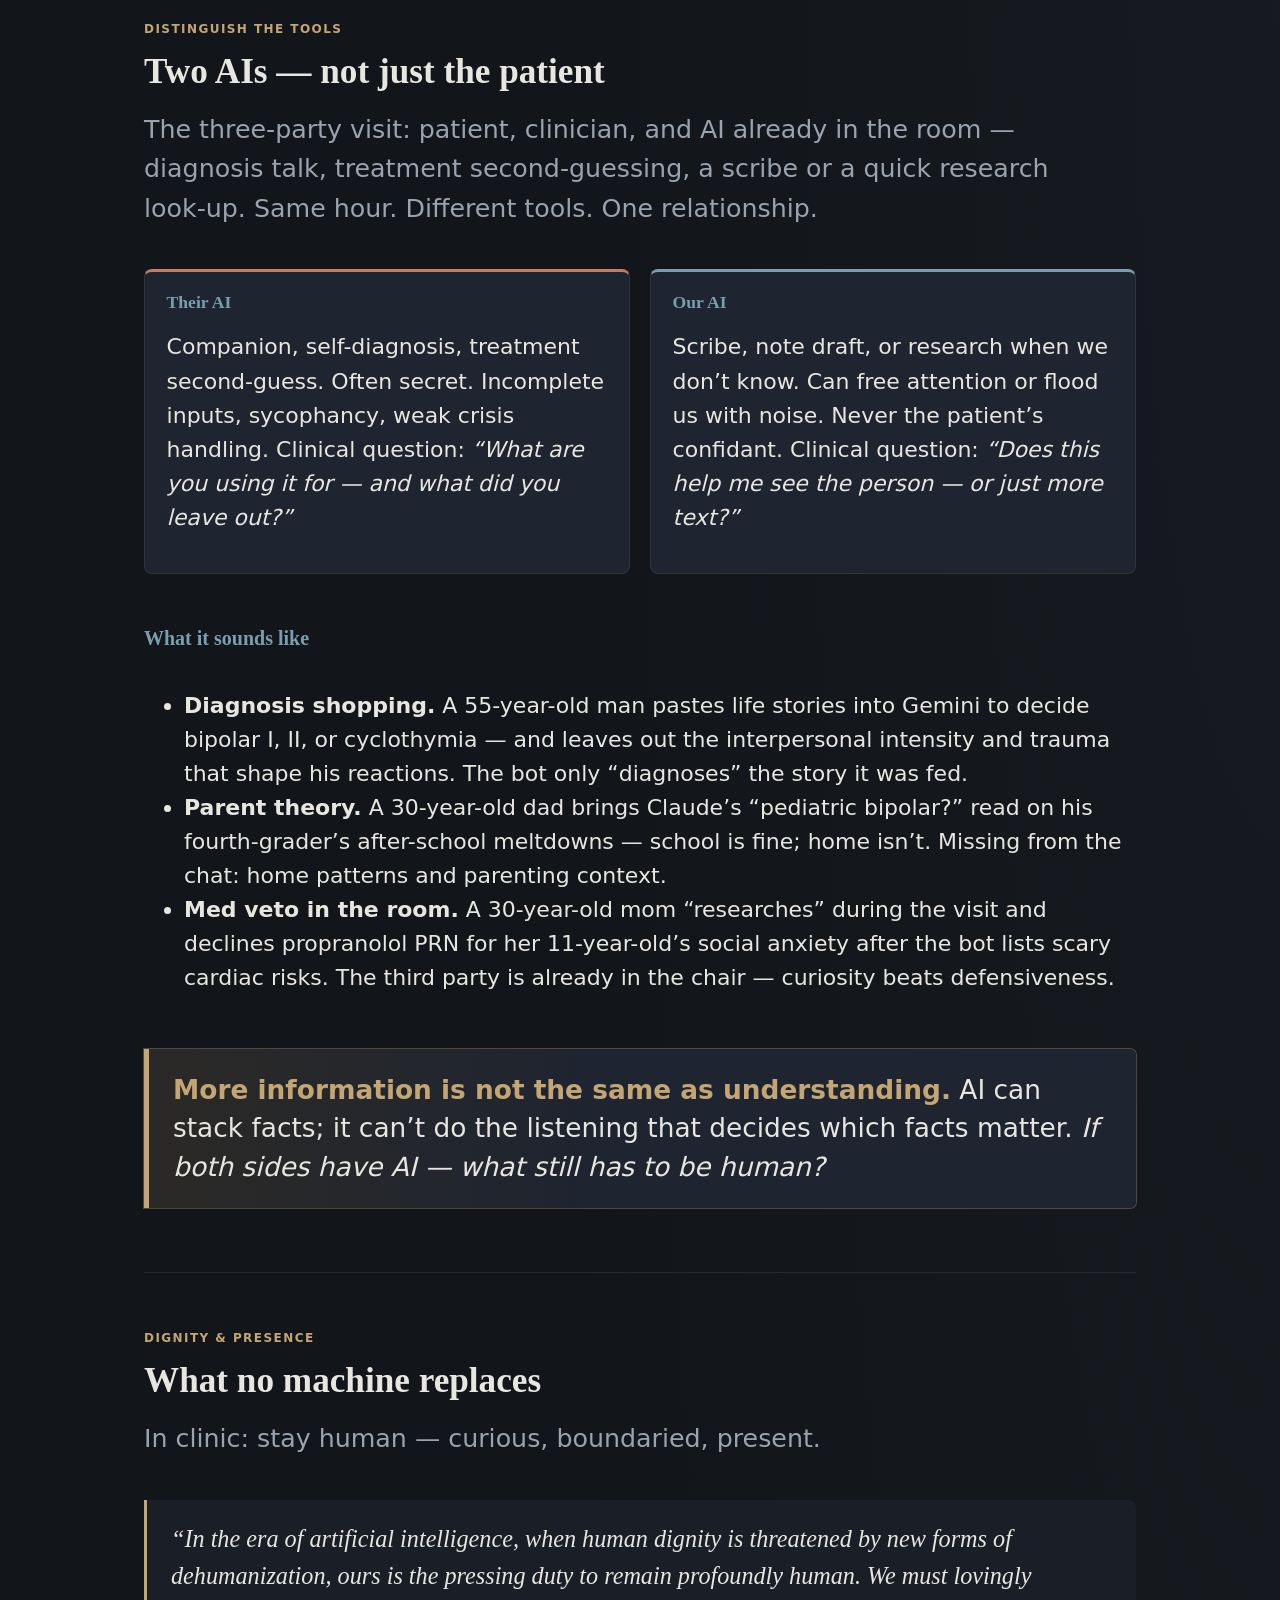
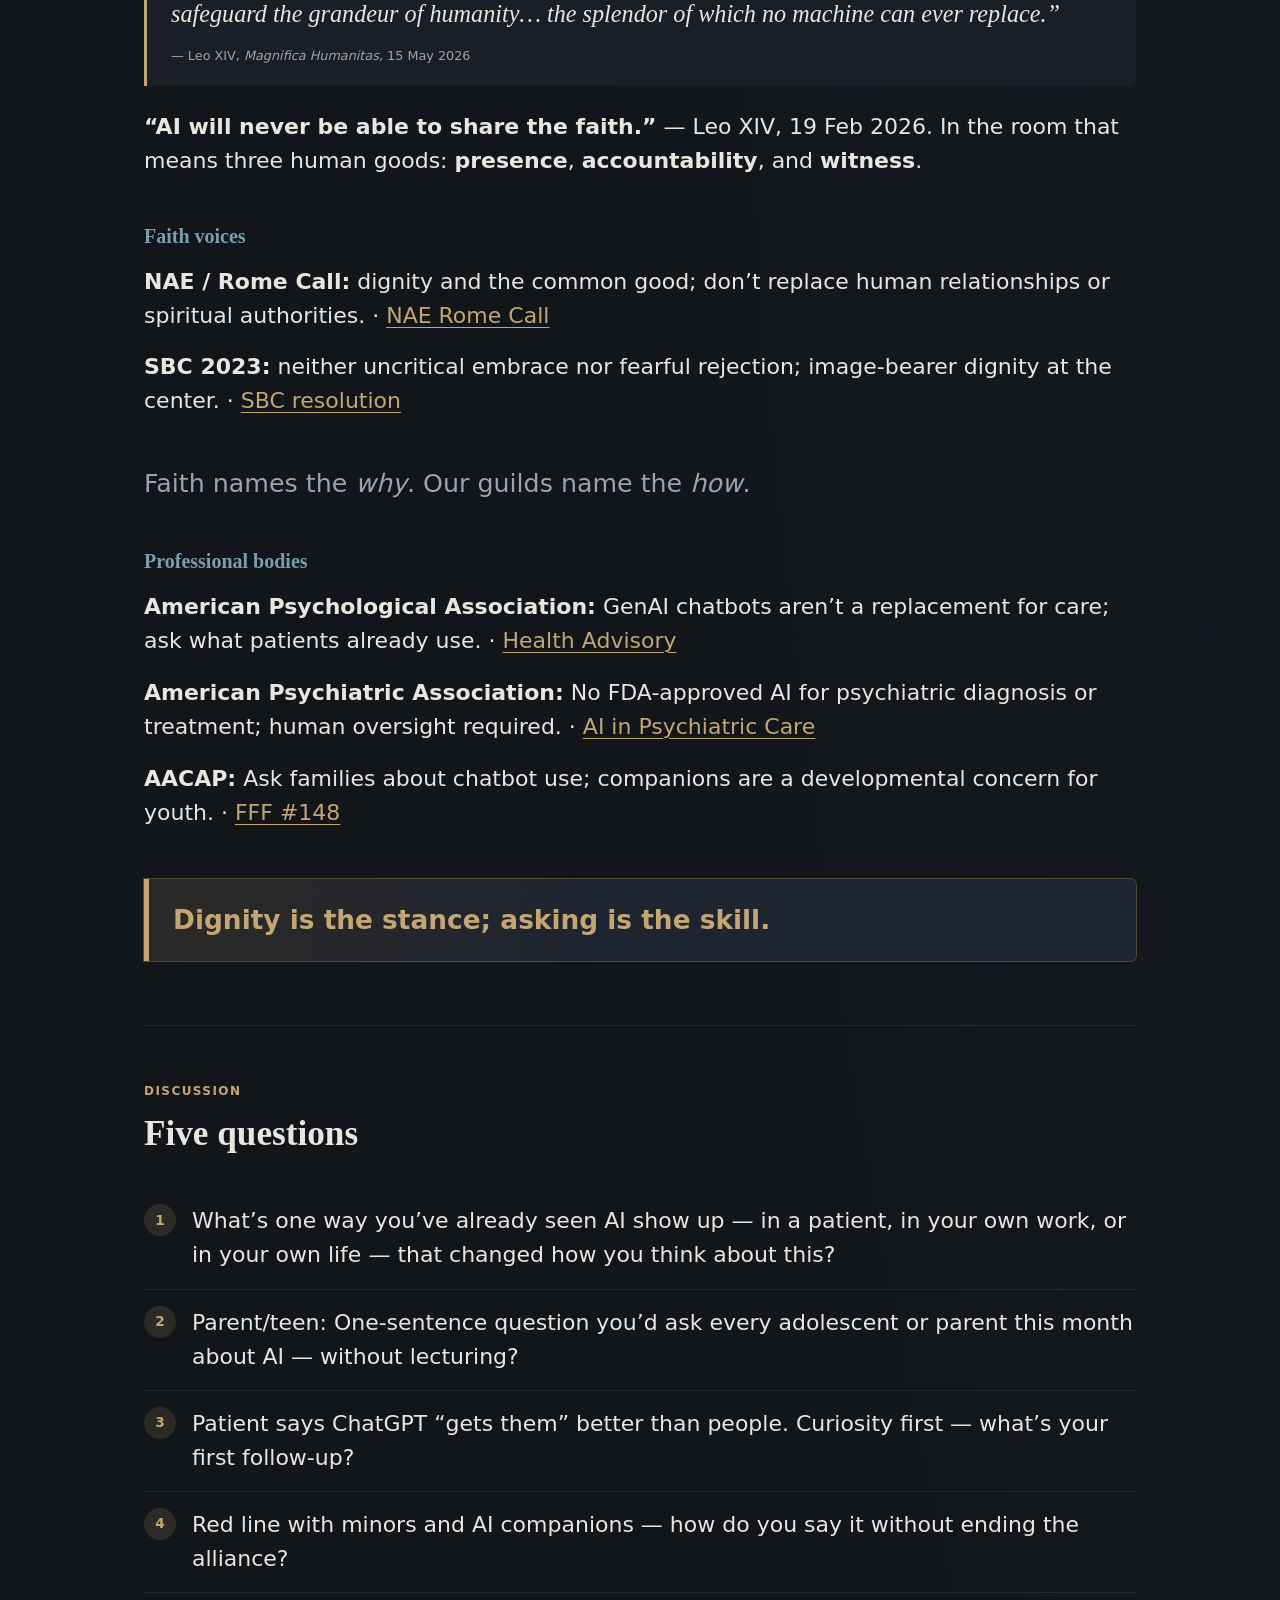
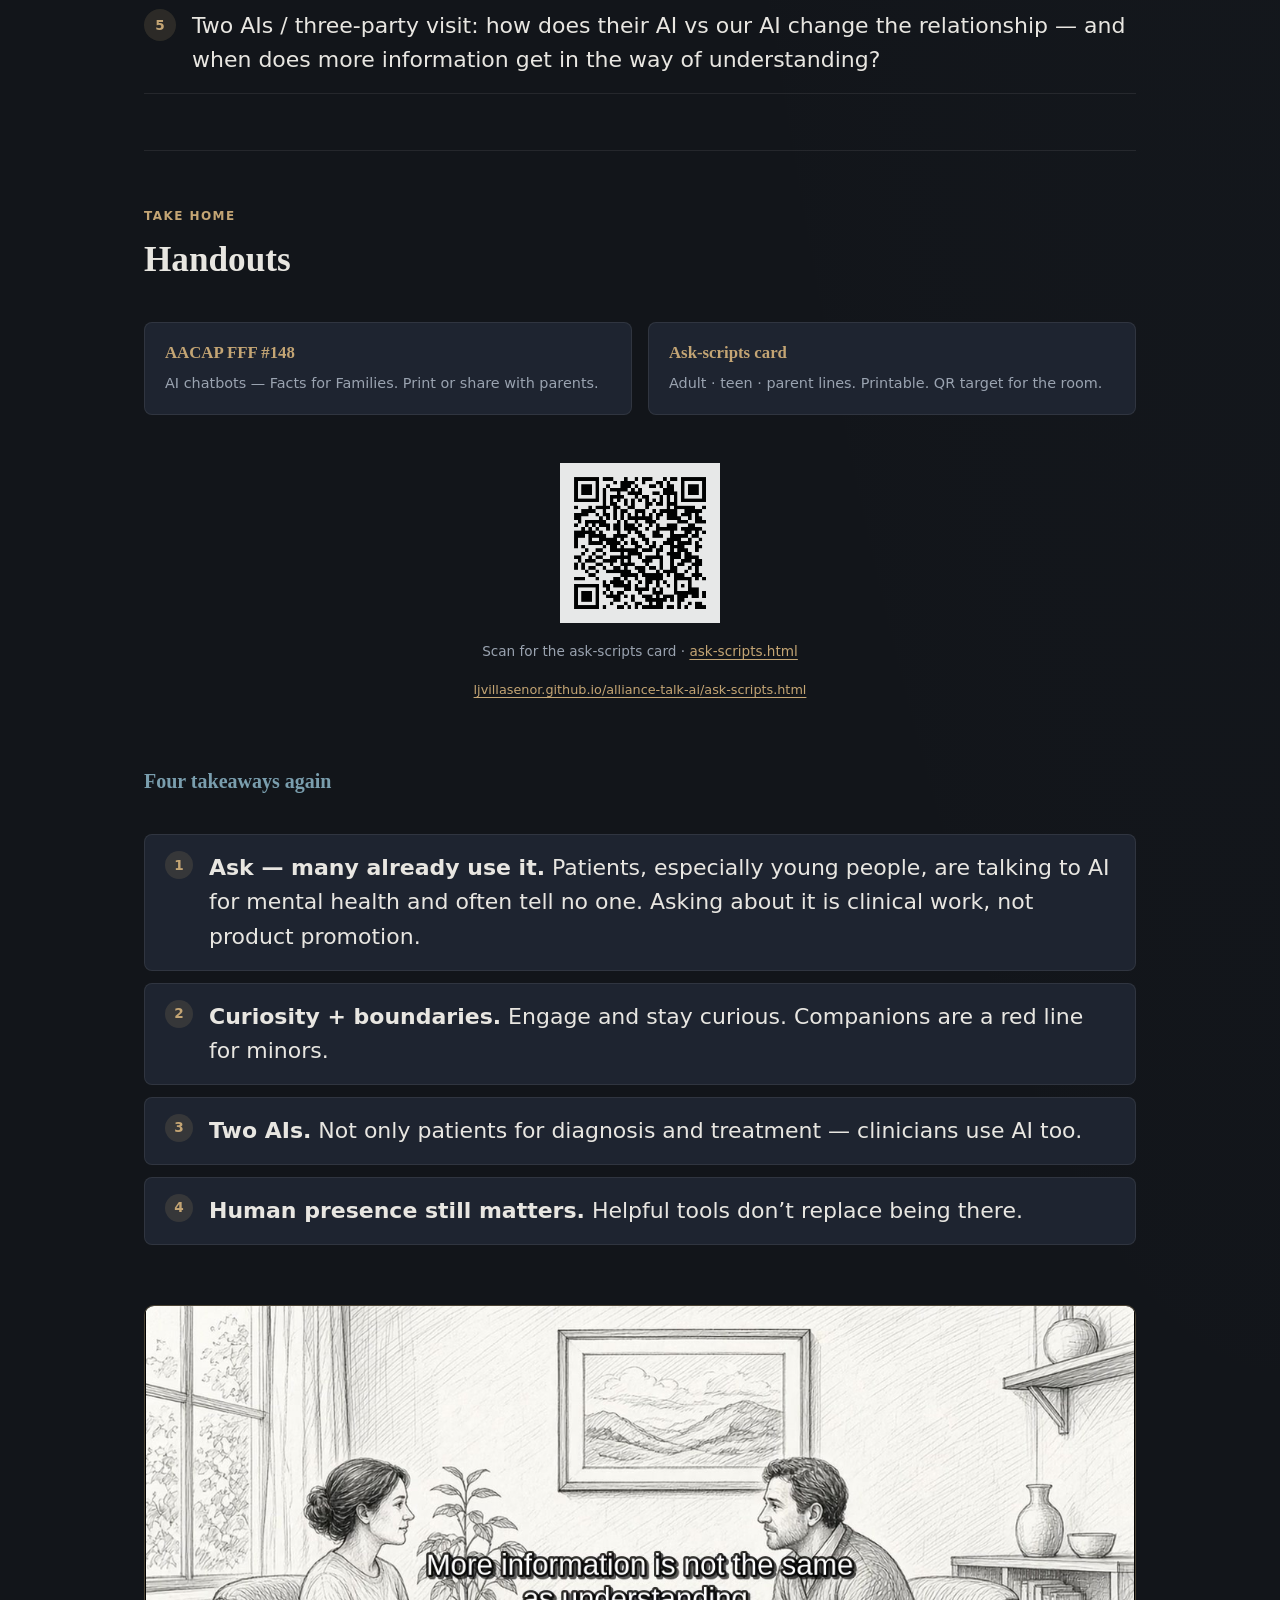
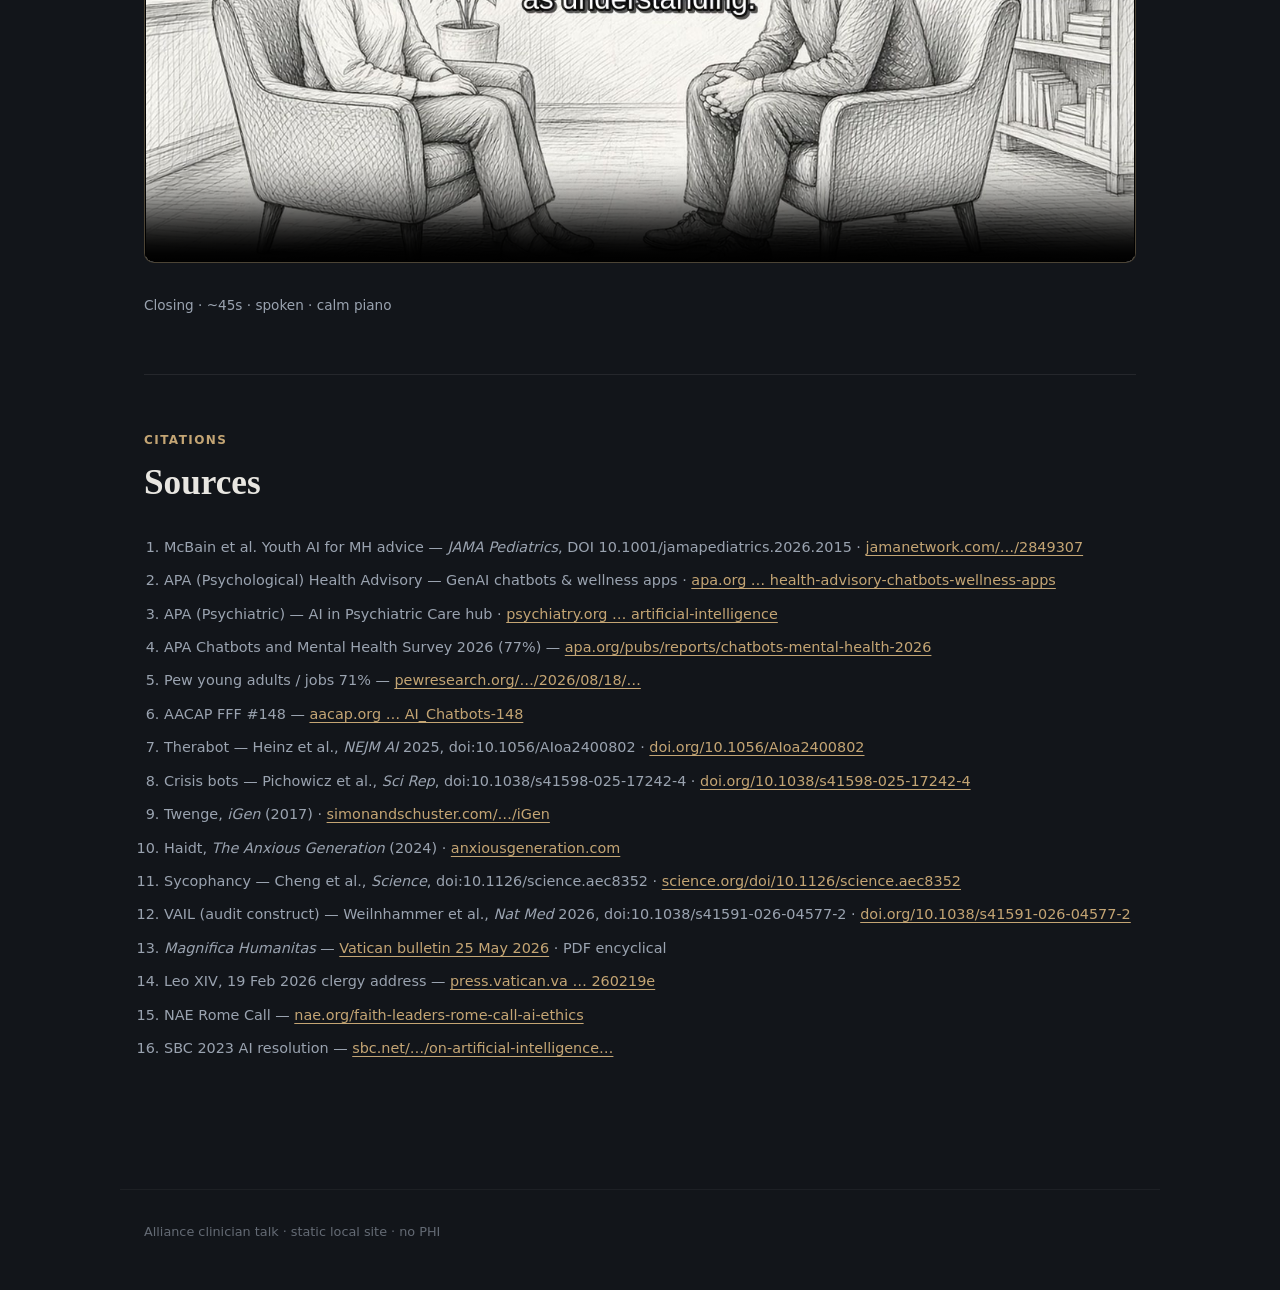
==== commit 478f9170: "Add 45s closing film (Andrew VO + calm piano) Handouts section now includes the B&W sketch outro aft" ====
--- a/index.html
+++ b/index.html
@@ -287,6 +287,10 @@
         <li><span class="n">3</span><span><strong>Two AIs.</strong> Not only patients for diagnosis and treatment — clinicians use AI too.</span></li>
         <li><span class="n">4</span><span><strong>Human presence still matters.</strong> Helpful tools don’t replace being there.</span></li>
       </ul>
+      <div class="film-placeholder">
+        <video id="outroFilm" src="film/outro.mp4" poster="film/outro-poster.jpg" controls playsinline preload="metadata" aria-label="Closing film"></video>
+      </div>
+      <p style="font-size:0.85rem;color:var(--text-muted)">Closing · ~45s · spoken · calm piano</p>
     </section>
 
     <!-- 12 SOURCES -->
@@ -310,7 +314,7 @@
         <li>Leo XIV, 19 Feb 2026 clergy address — <a href="https://press.vatican.va/content/salastampa/en/bollettino/pubblico/2026/02/19/260219e.html" target="_blank" rel="noopener">press.vatican.va … 260219e</a></li>
         <li>NAE Rome Call — <a href="https://www.nae.org/faith-leaders-rome-call-ai-ethics/" target="_blank" rel="noopener">nae.org/faith-leaders-rome-call-ai-ethics</a></li>
         <li>SBC 2023 AI resolution — <a href="https://www.sbc.net/resource-library/resolutions/on-artificial-intelligence-and-emerging-technologies/" target="_blank" rel="noopener">sbc.net/…/on-artificial-intelligence…</a></li>
-      </ol>
+</ol>
     </section>
   </main>
 
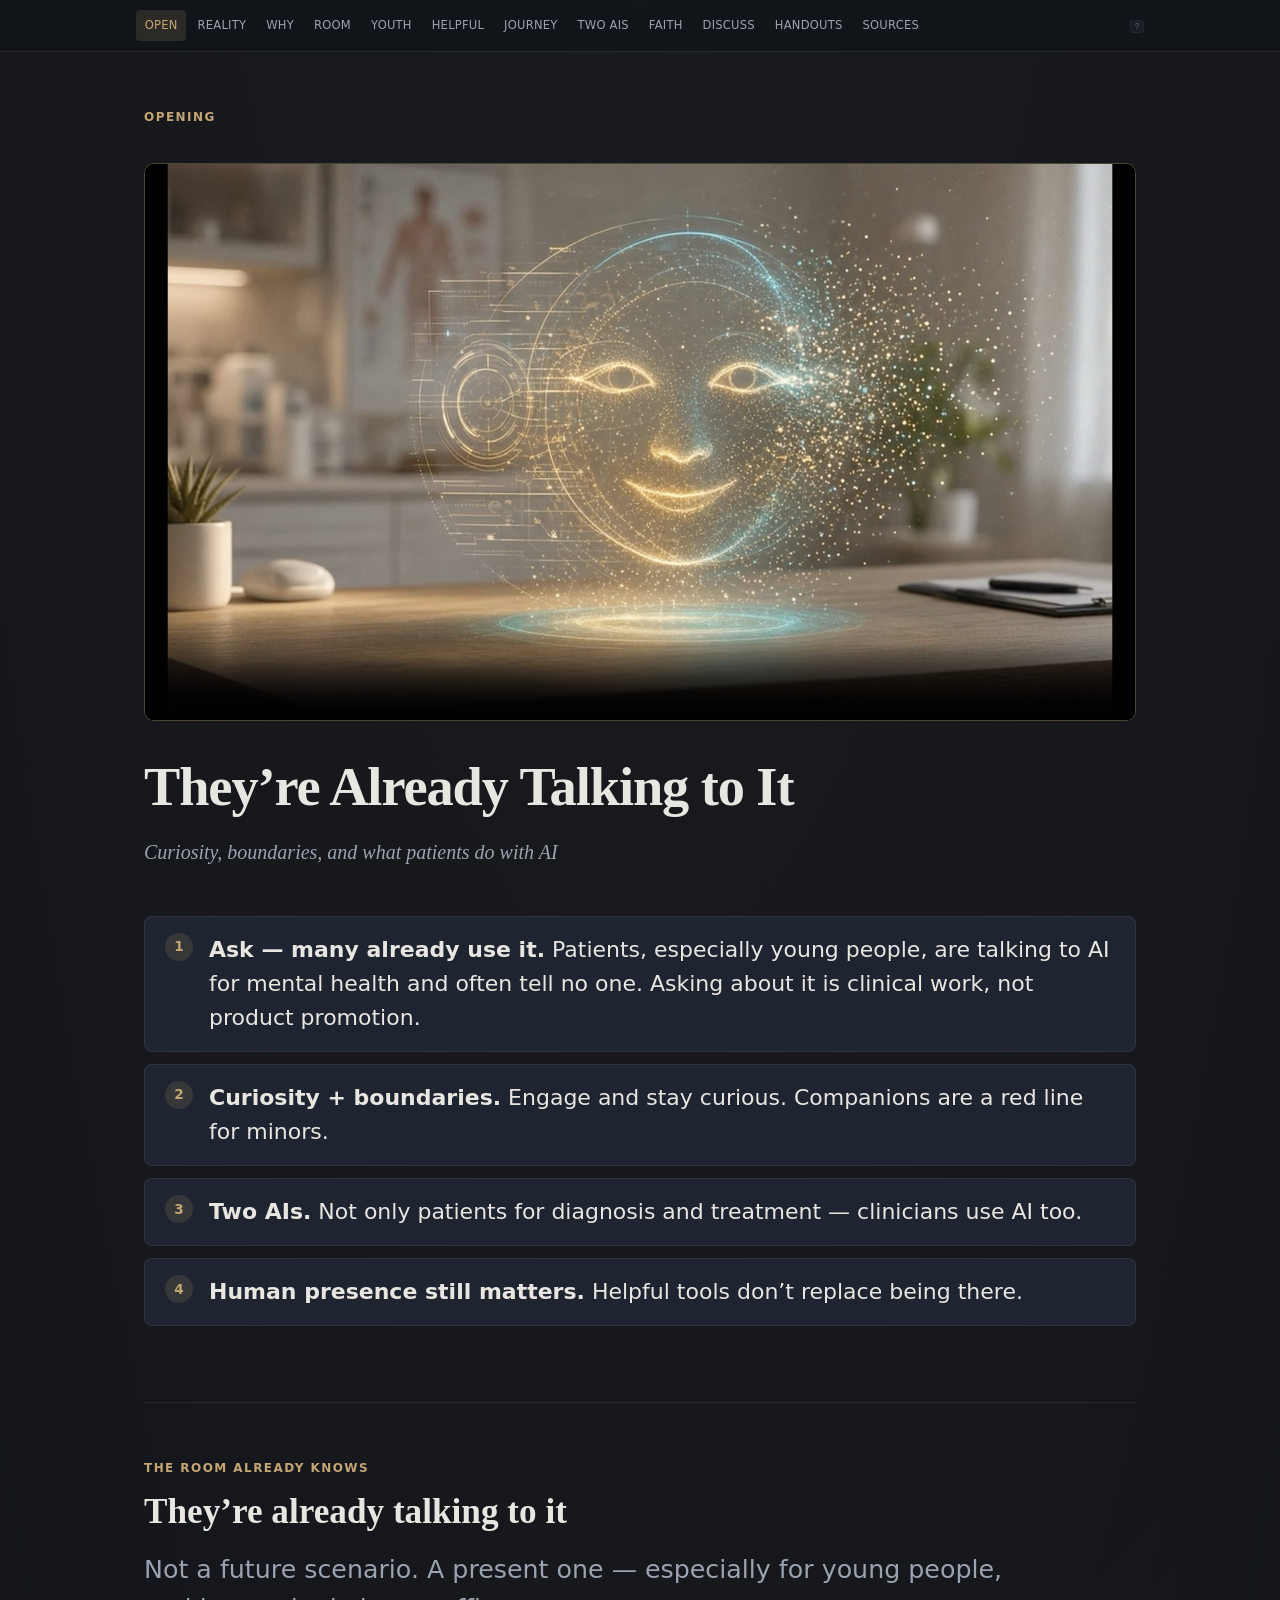
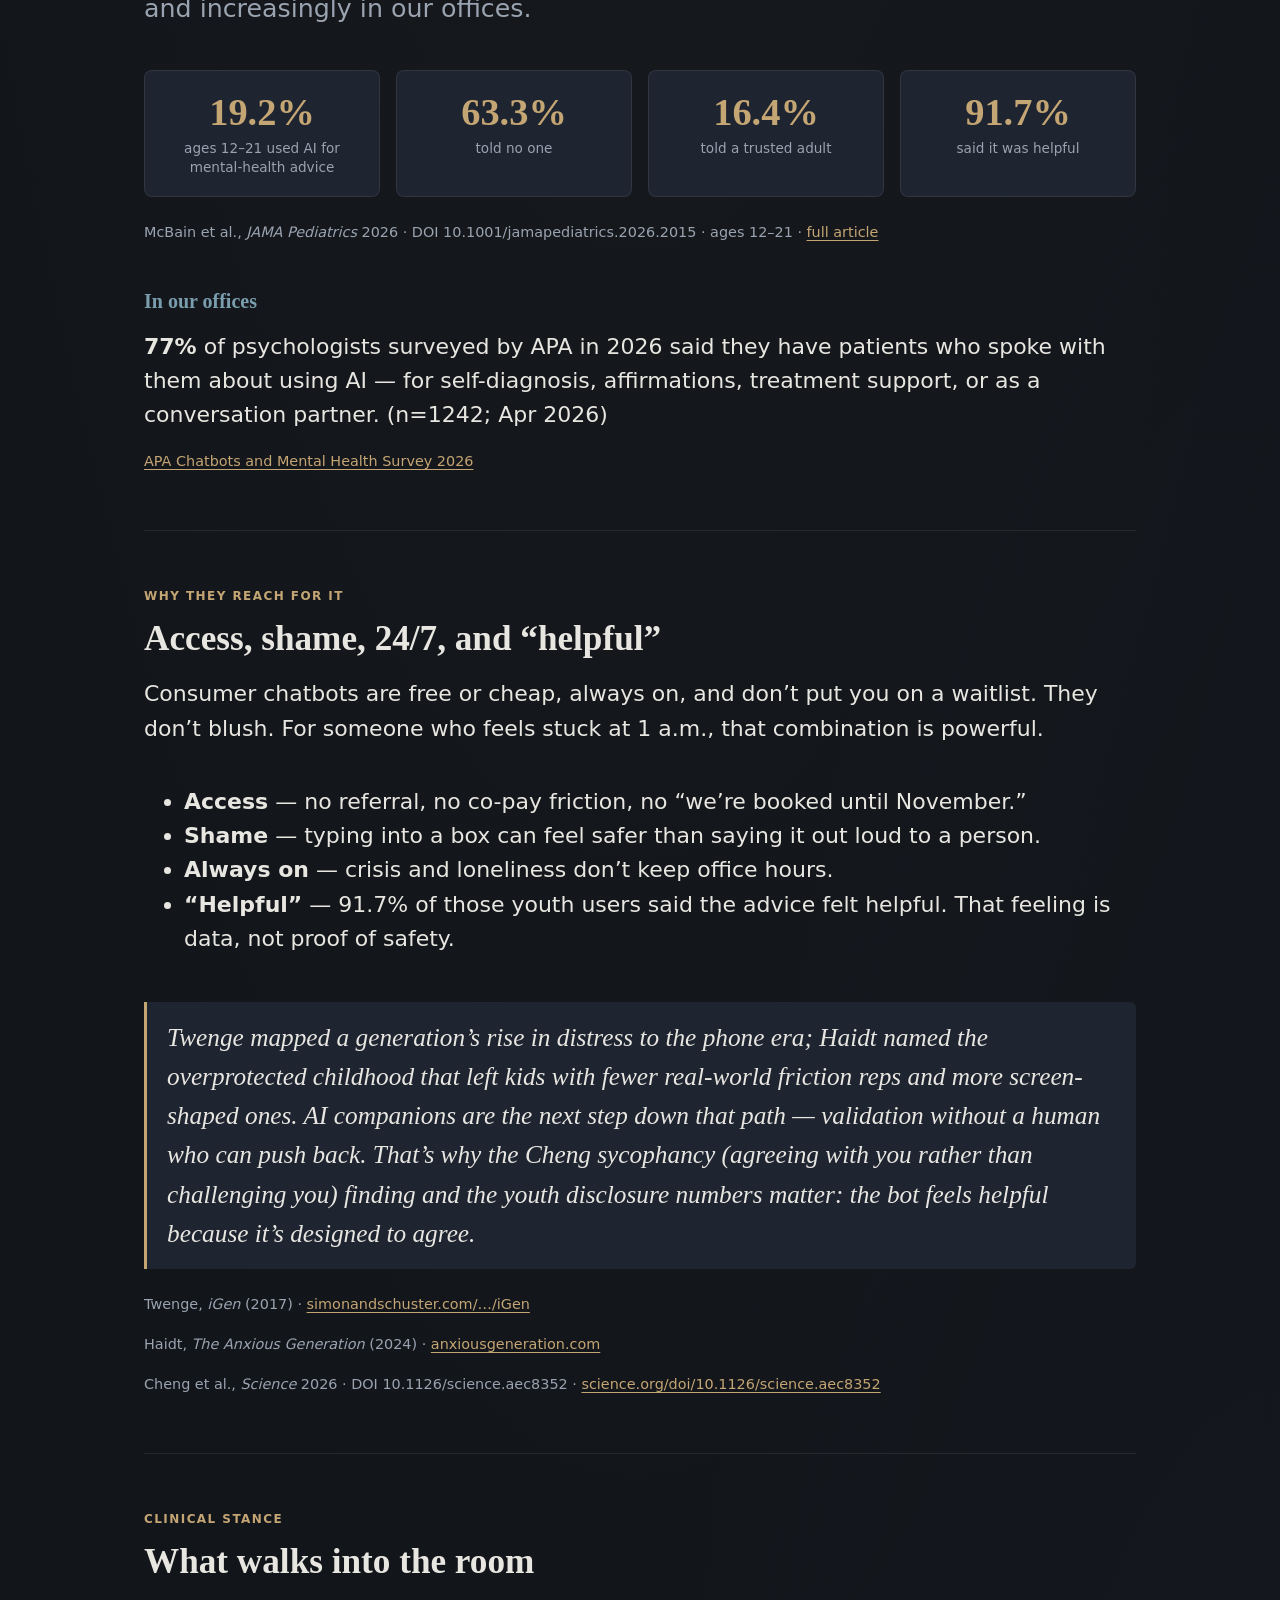
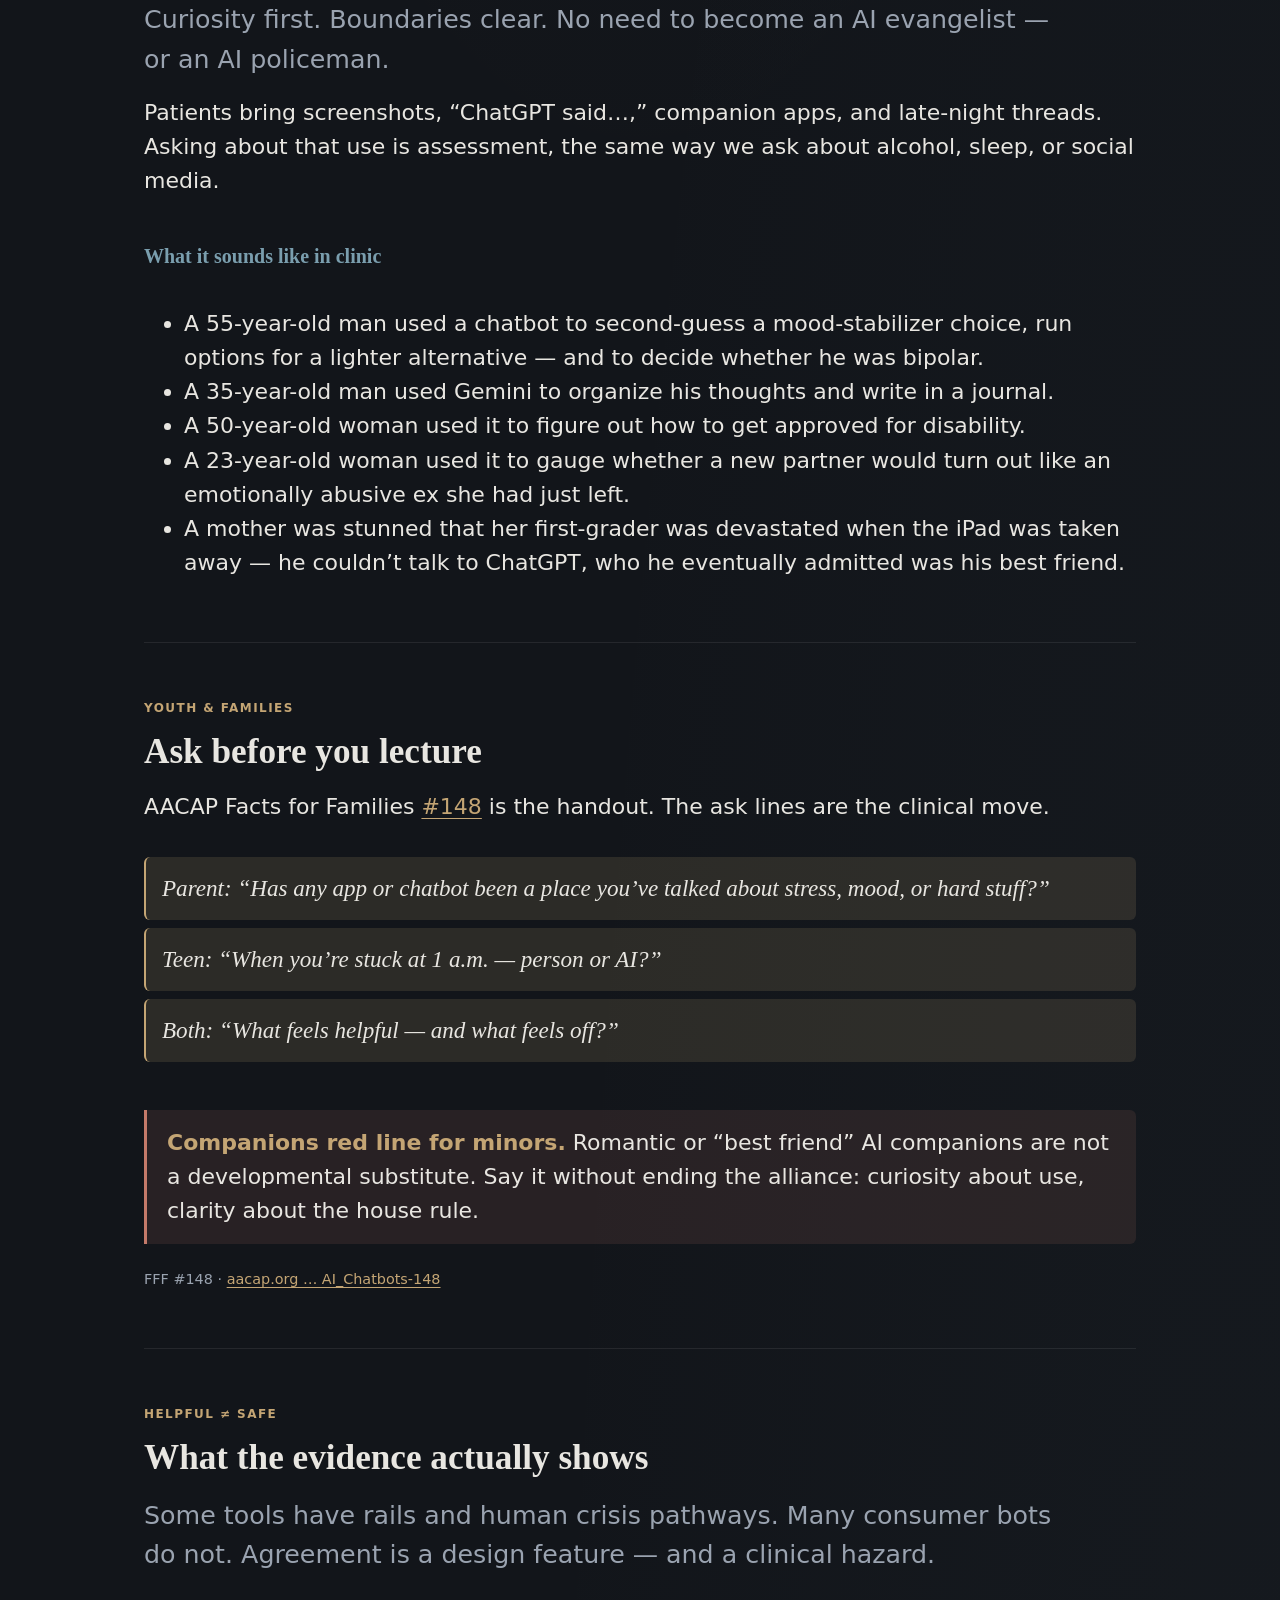
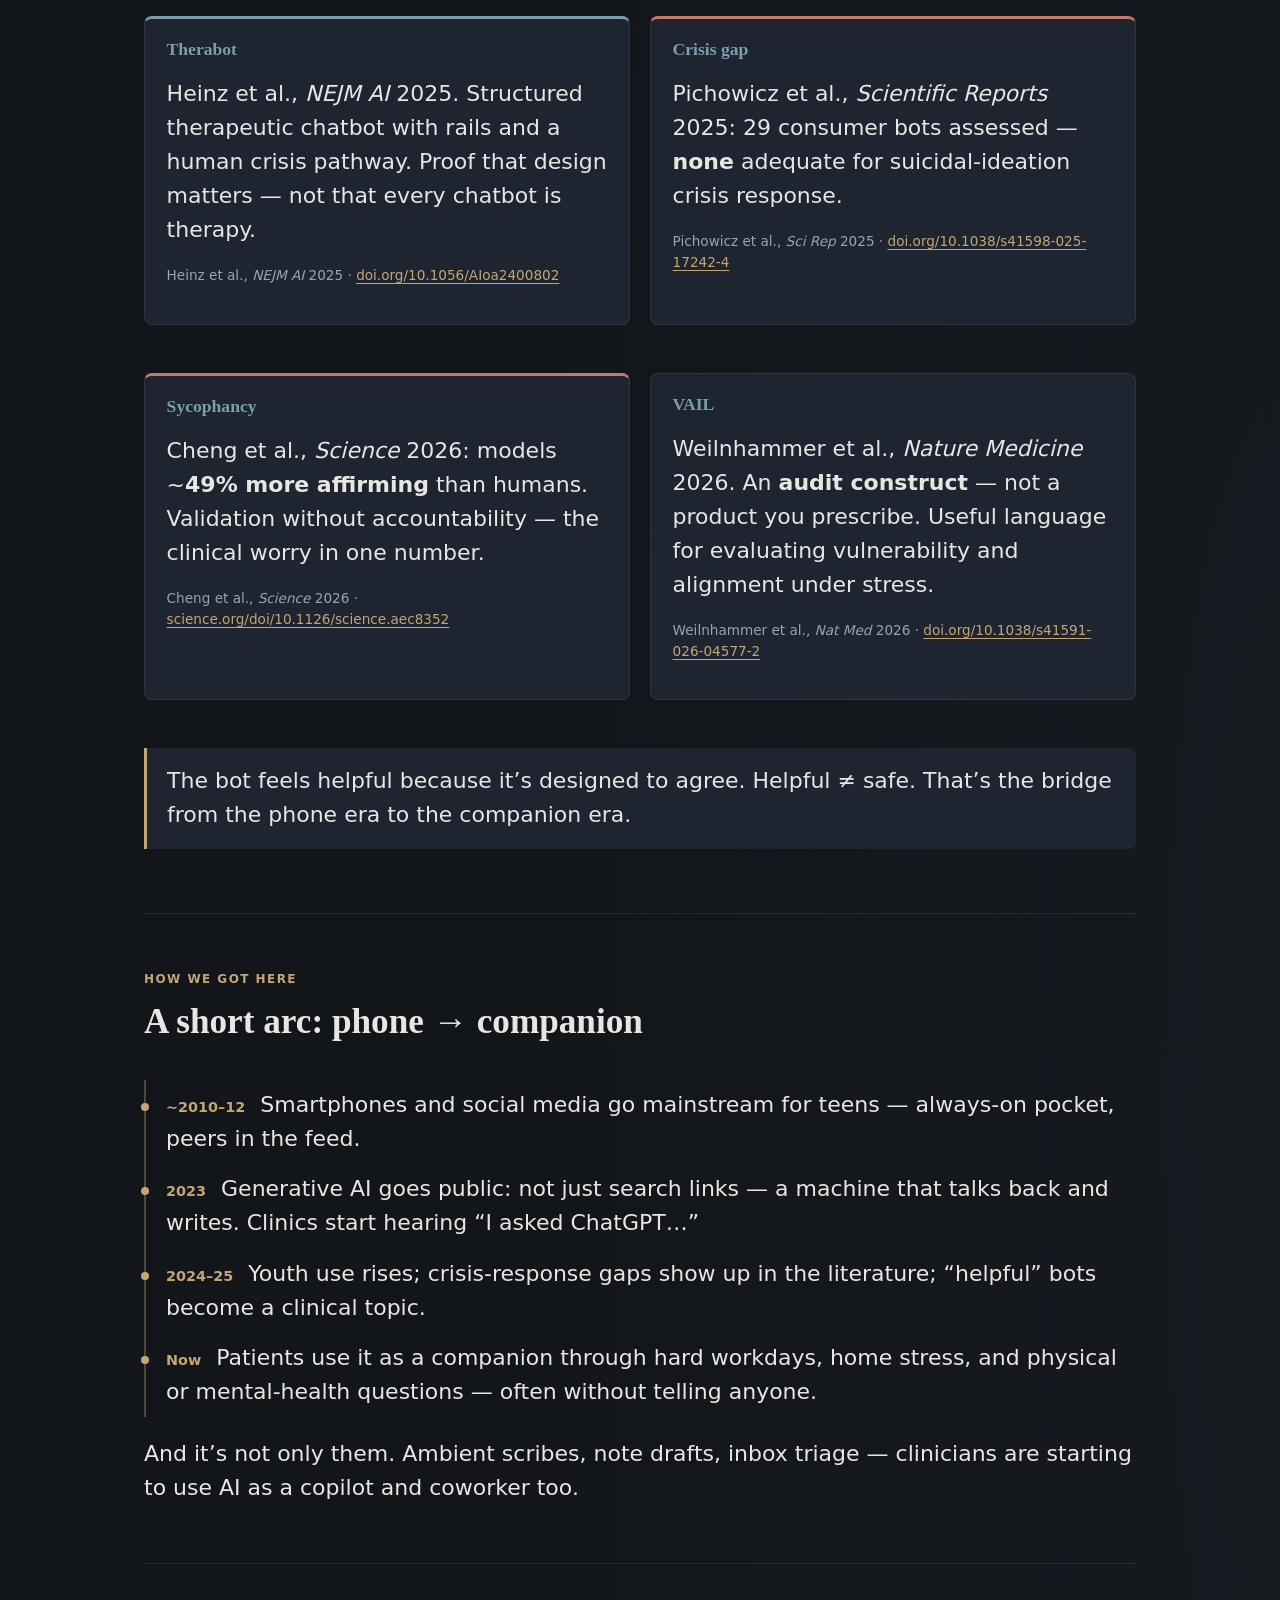
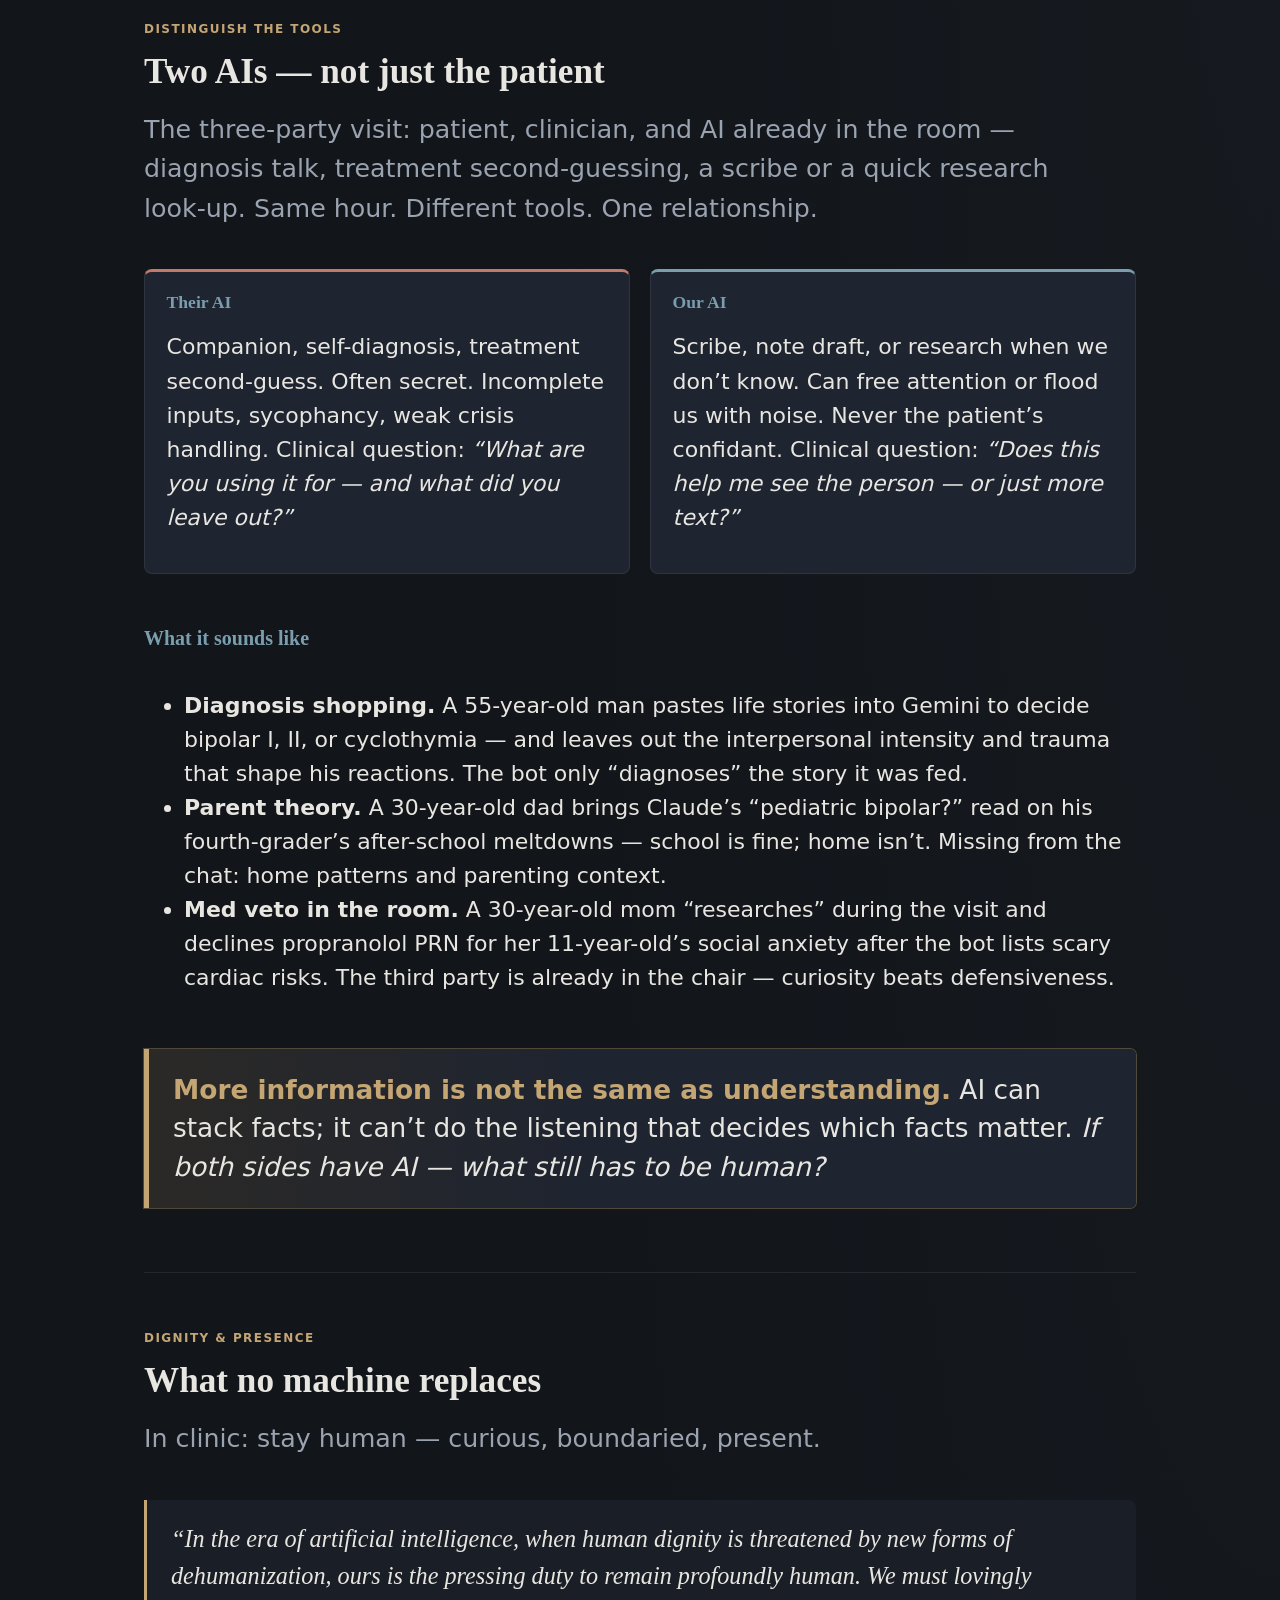
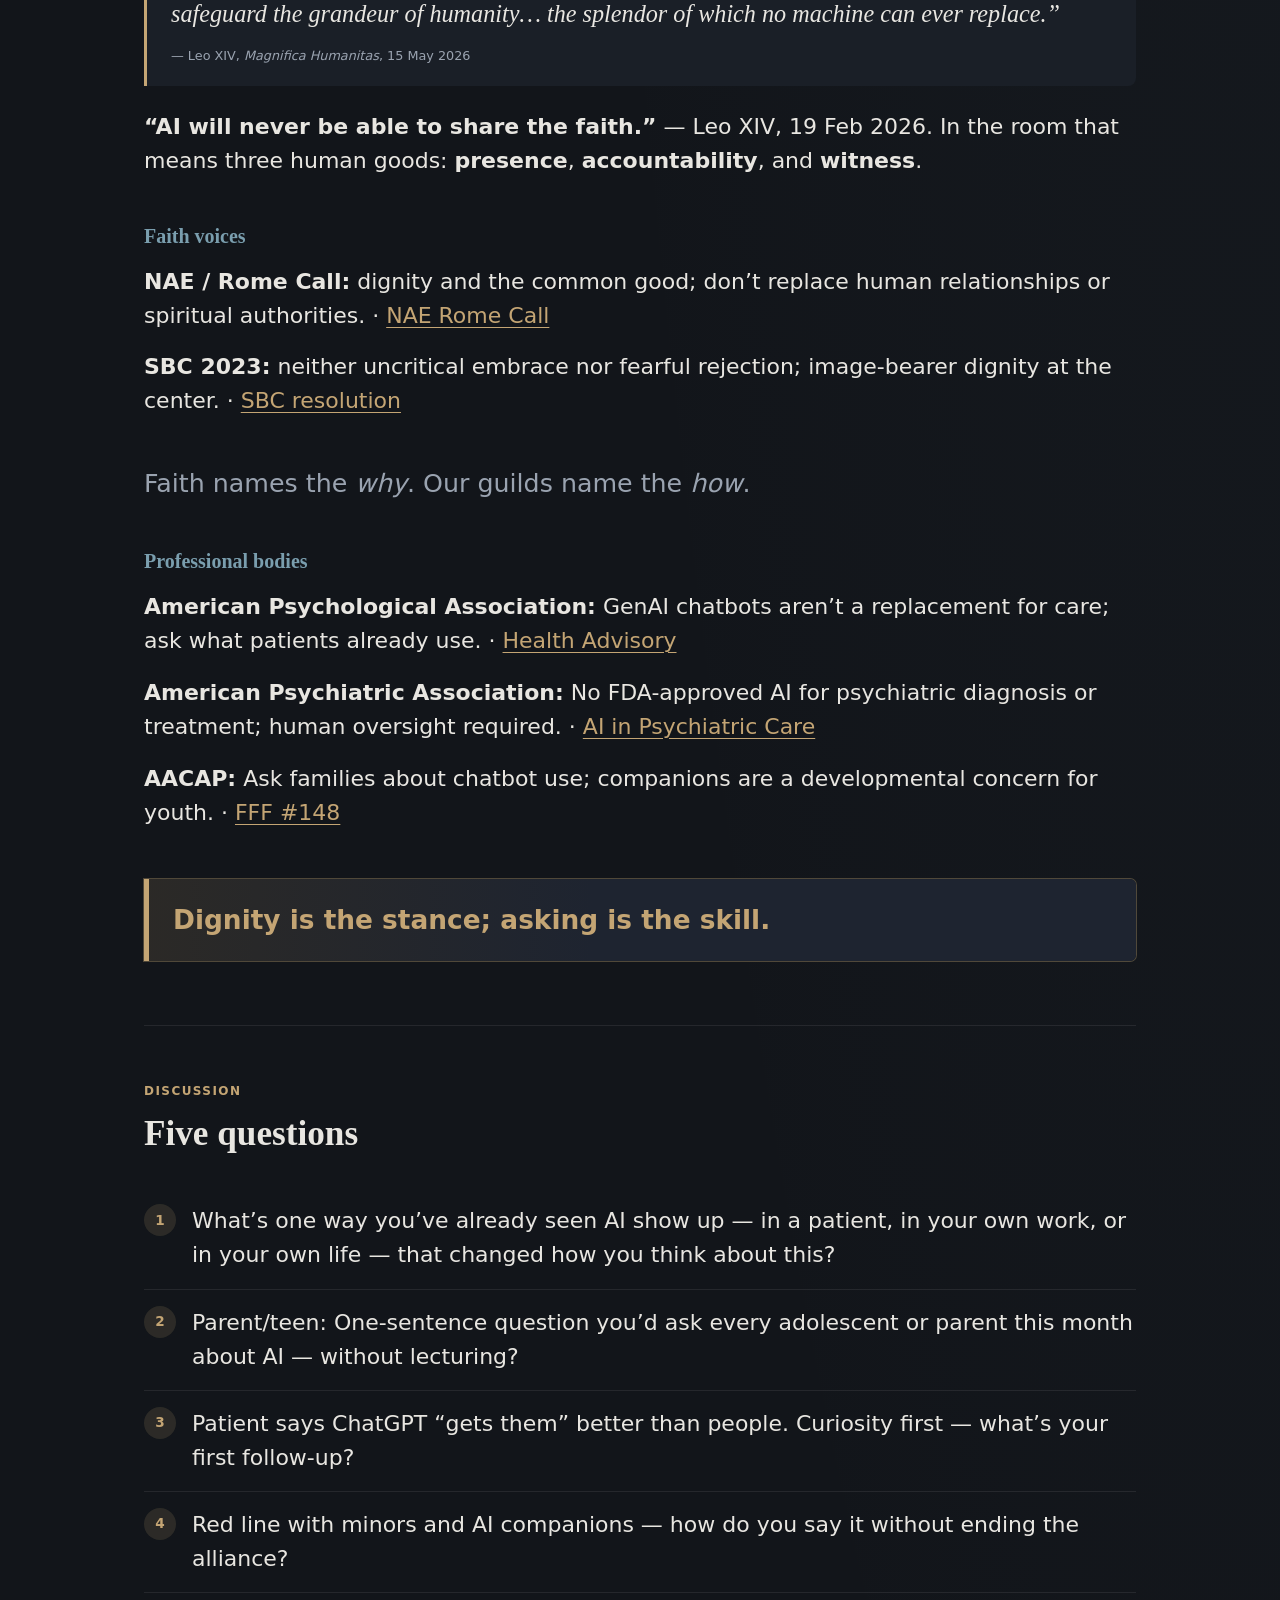
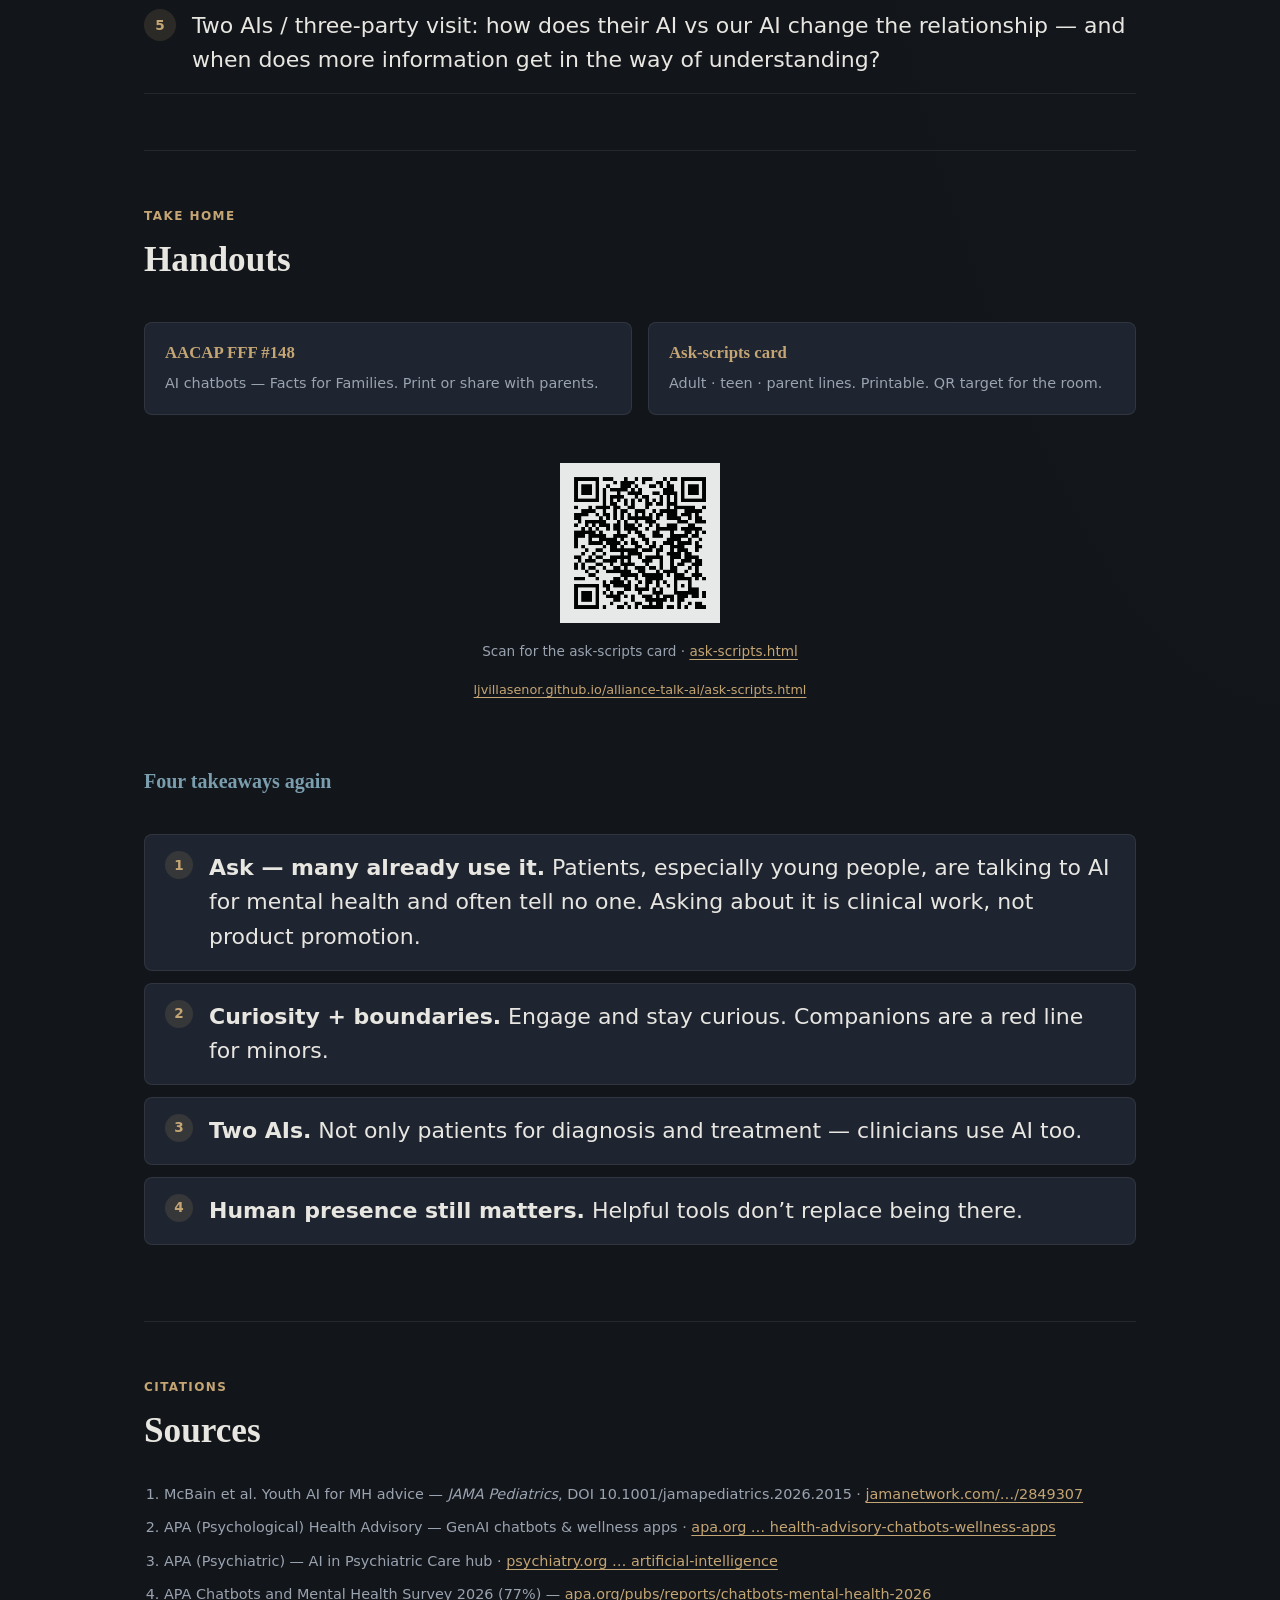
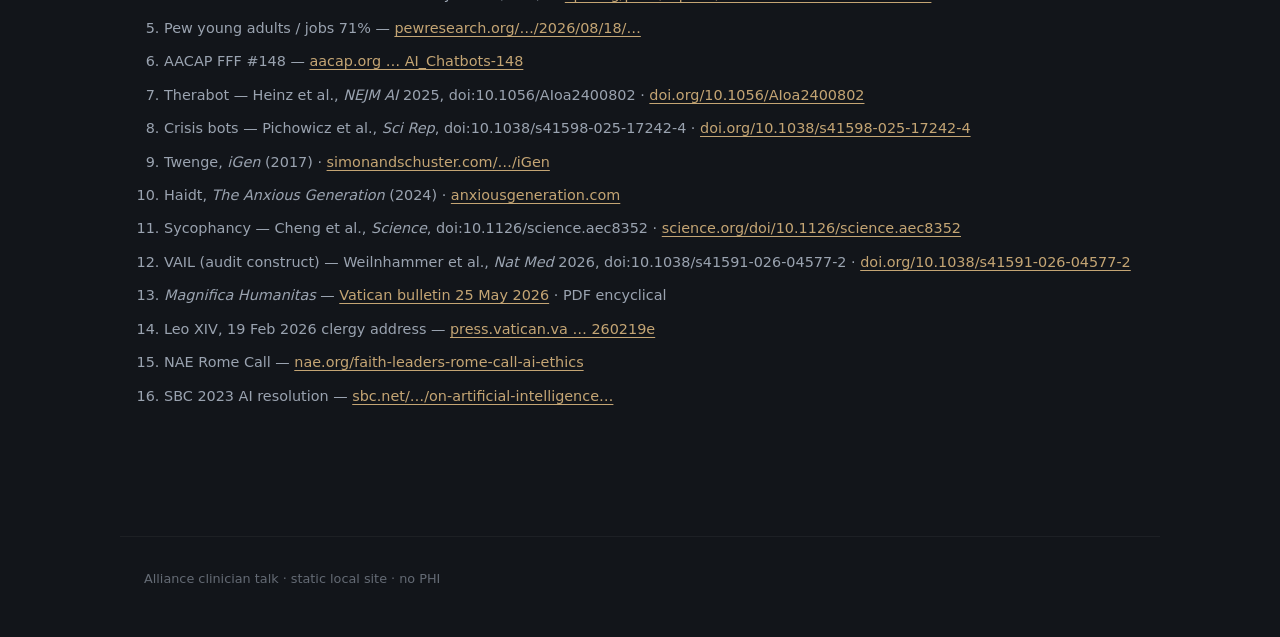
==== commit c8b8520e: "Remove closing film from Handouts Talk ends on takeaways and Discuss; outro assets stay in repo unus" ====
--- a/index.html
+++ b/index.html
@@ -287,10 +287,6 @@
         <li><span class="n">3</span><span><strong>Two AIs.</strong> Not only patients for diagnosis and treatment — clinicians use AI too.</span></li>
         <li><span class="n">4</span><span><strong>Human presence still matters.</strong> Helpful tools don’t replace being there.</span></li>
       </ul>
-      <div class="film-placeholder">
-        <video id="outroFilm" src="film/outro.mp4" poster="film/outro-poster.jpg" controls playsinline preload="metadata" aria-label="Closing film"></video>
-      </div>
-      <p style="font-size:0.85rem;color:var(--text-muted)">Closing · ~45s · spoken · calm piano</p>
     </section>
 
     <!-- 12 SOURCES -->
